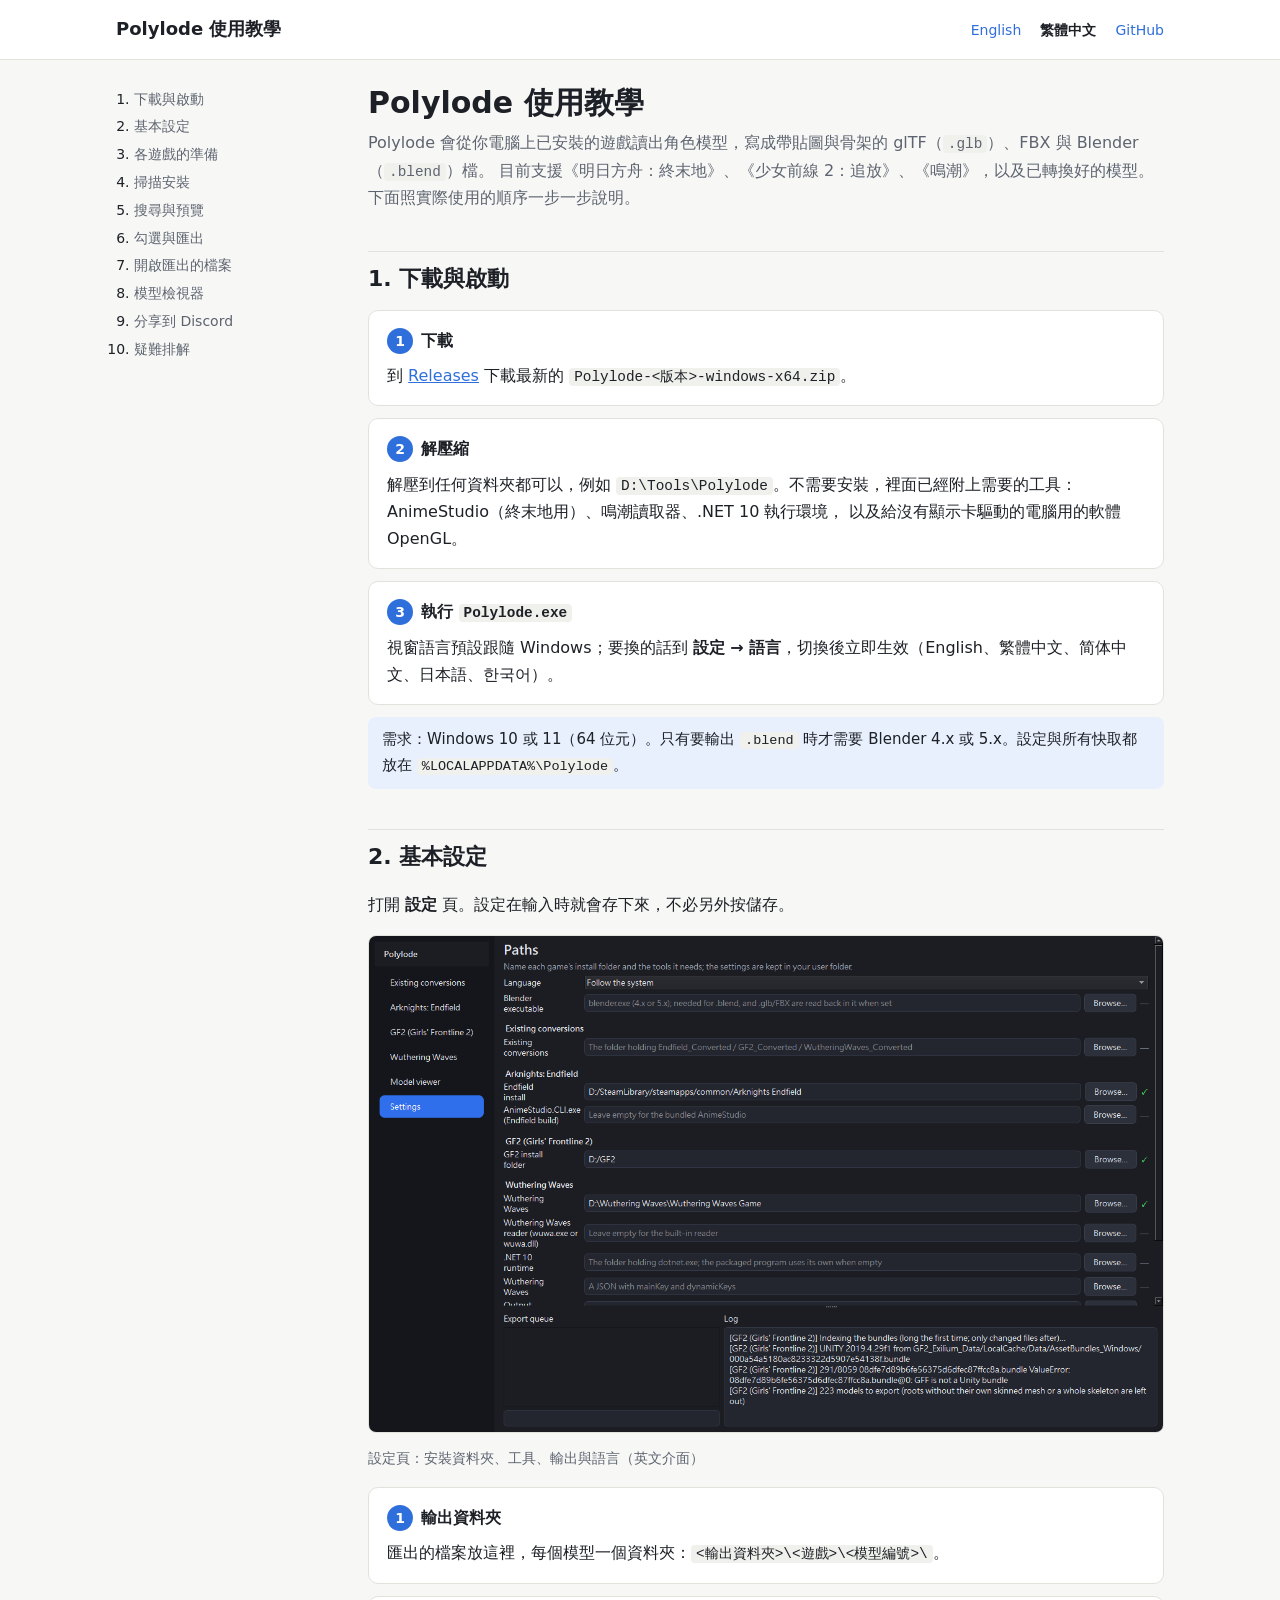
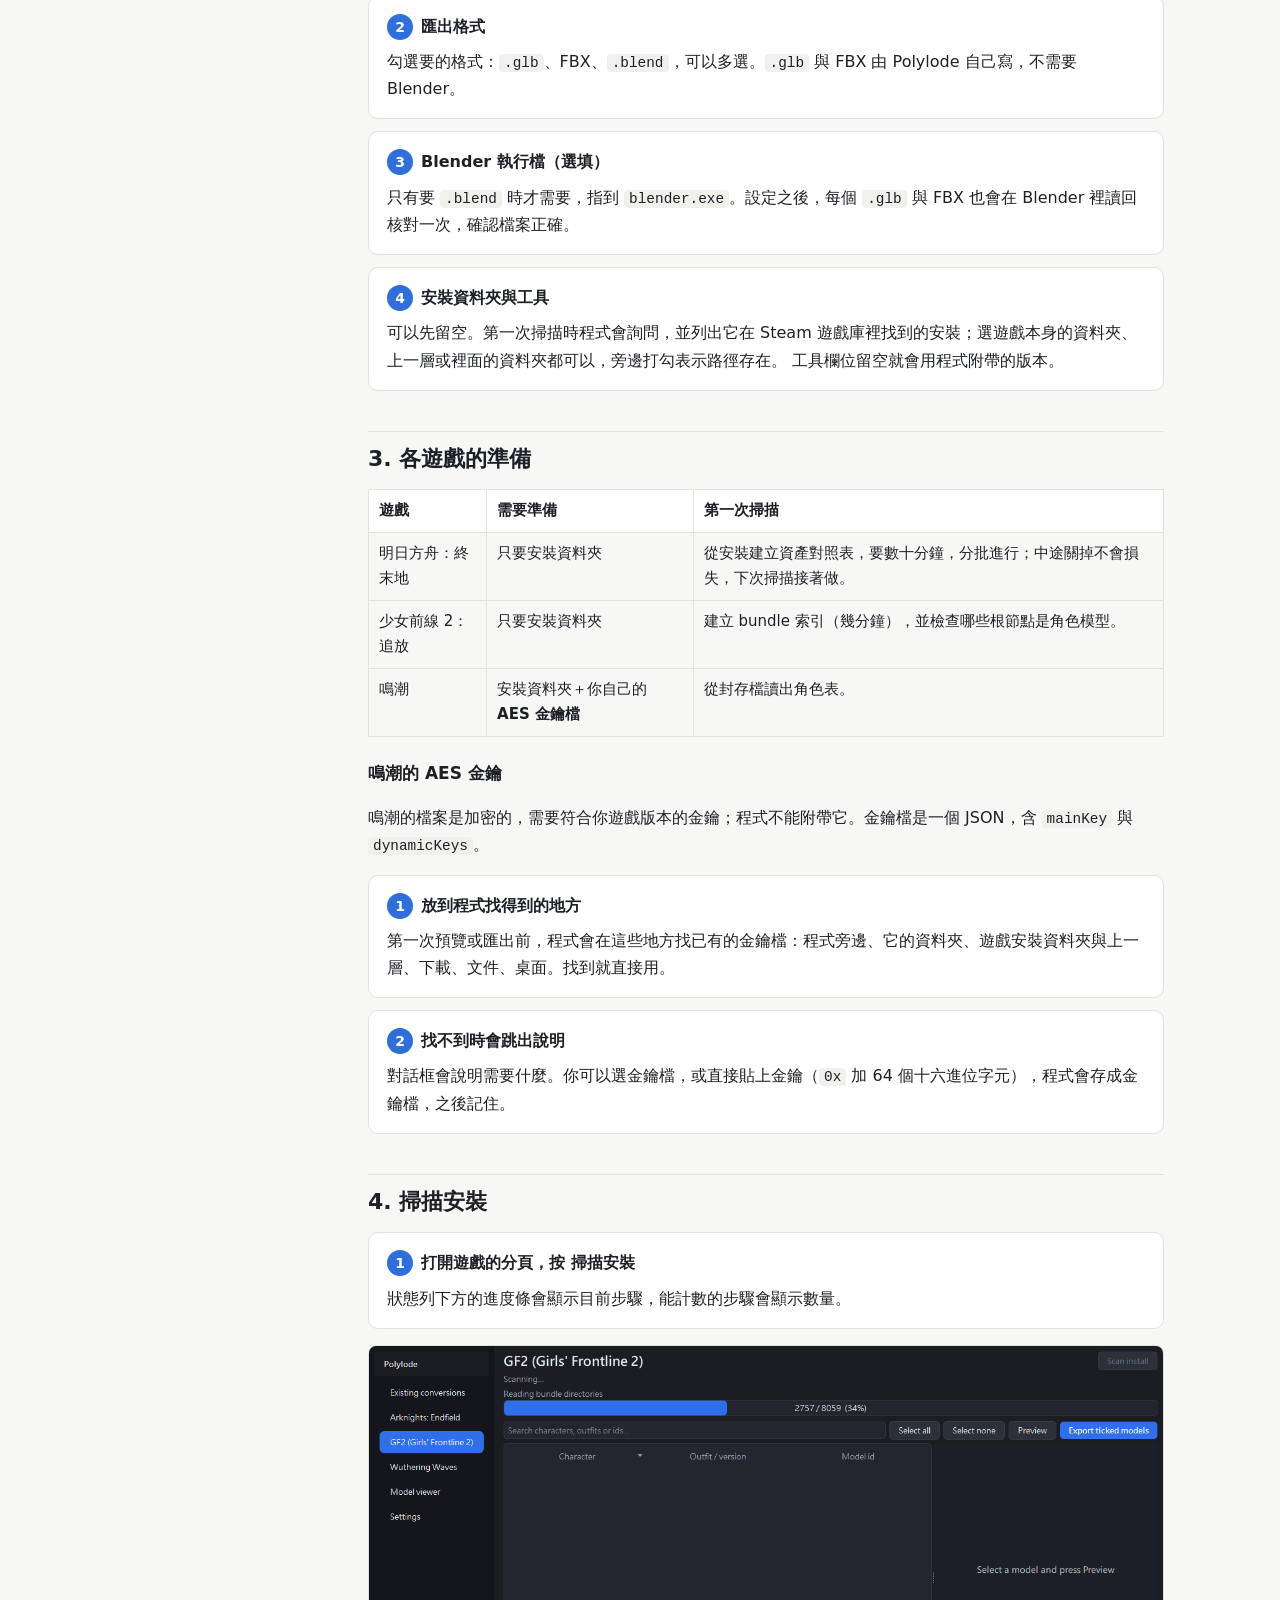
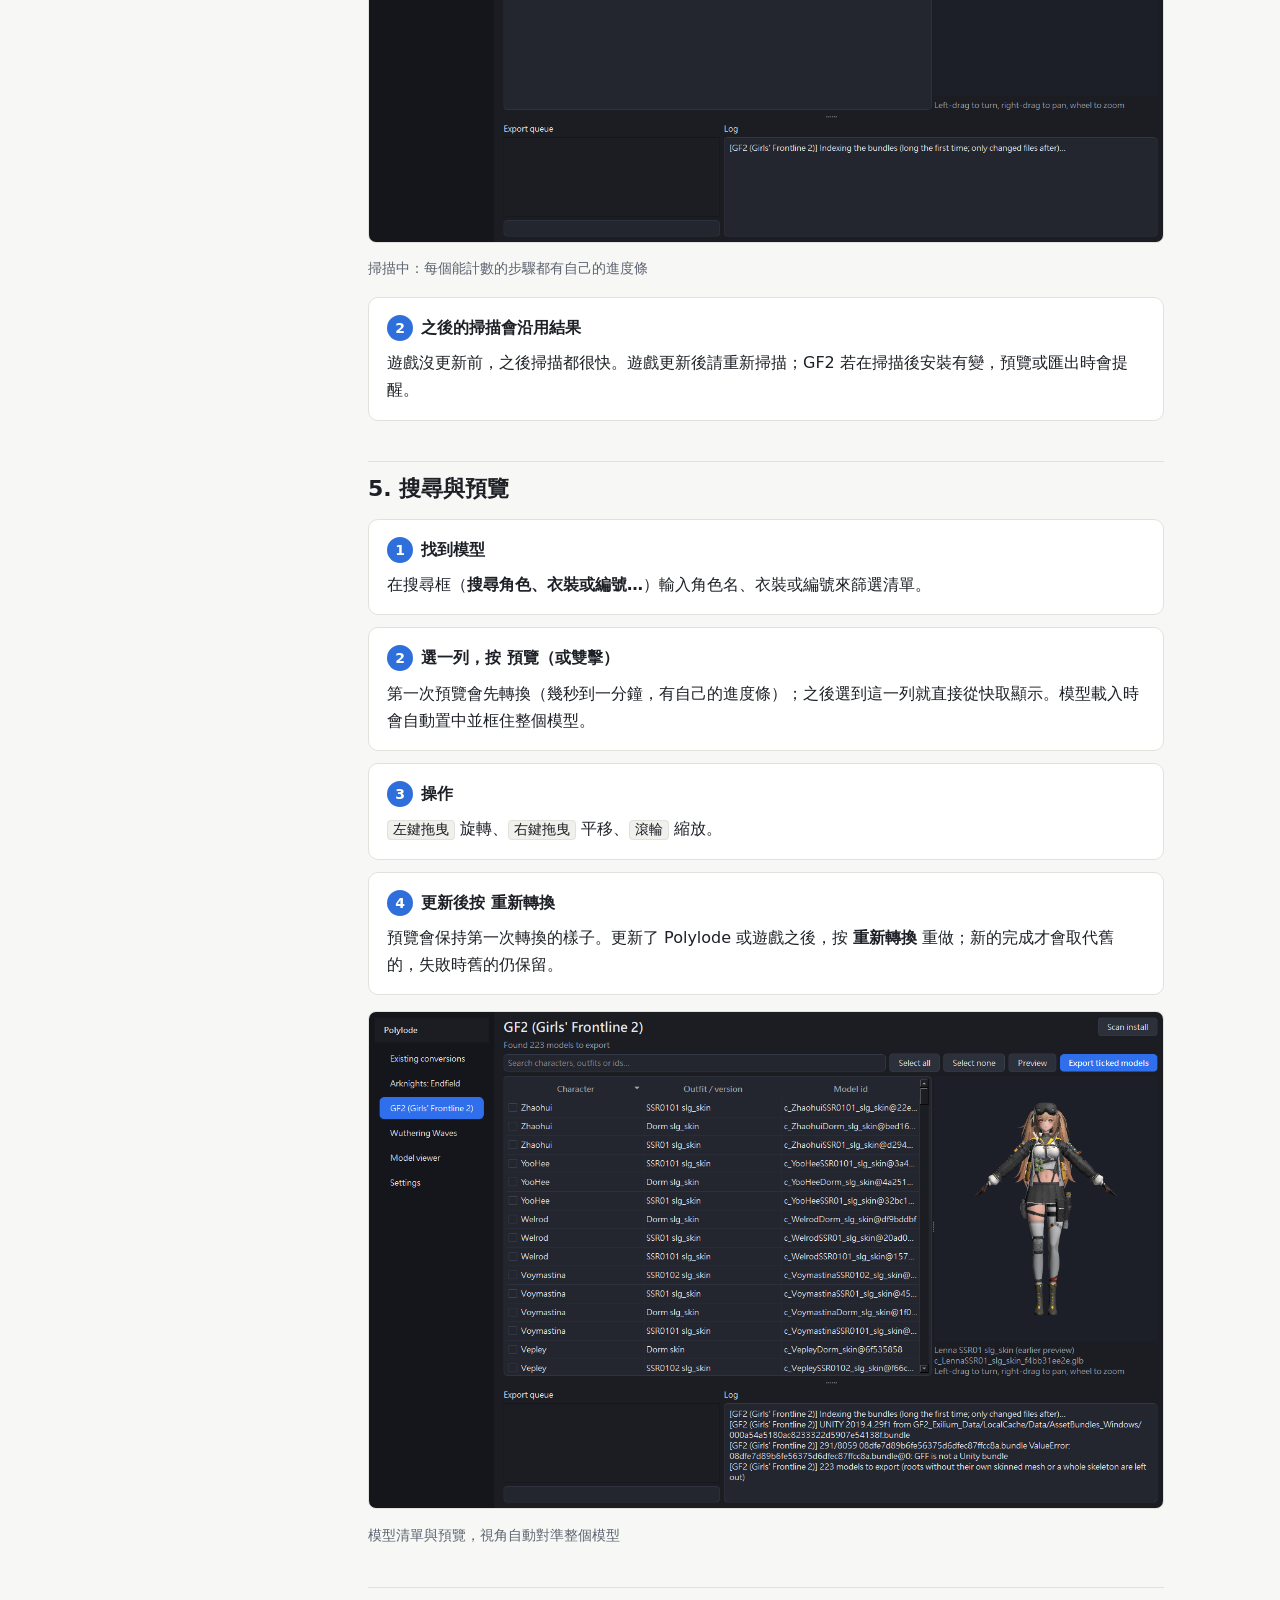
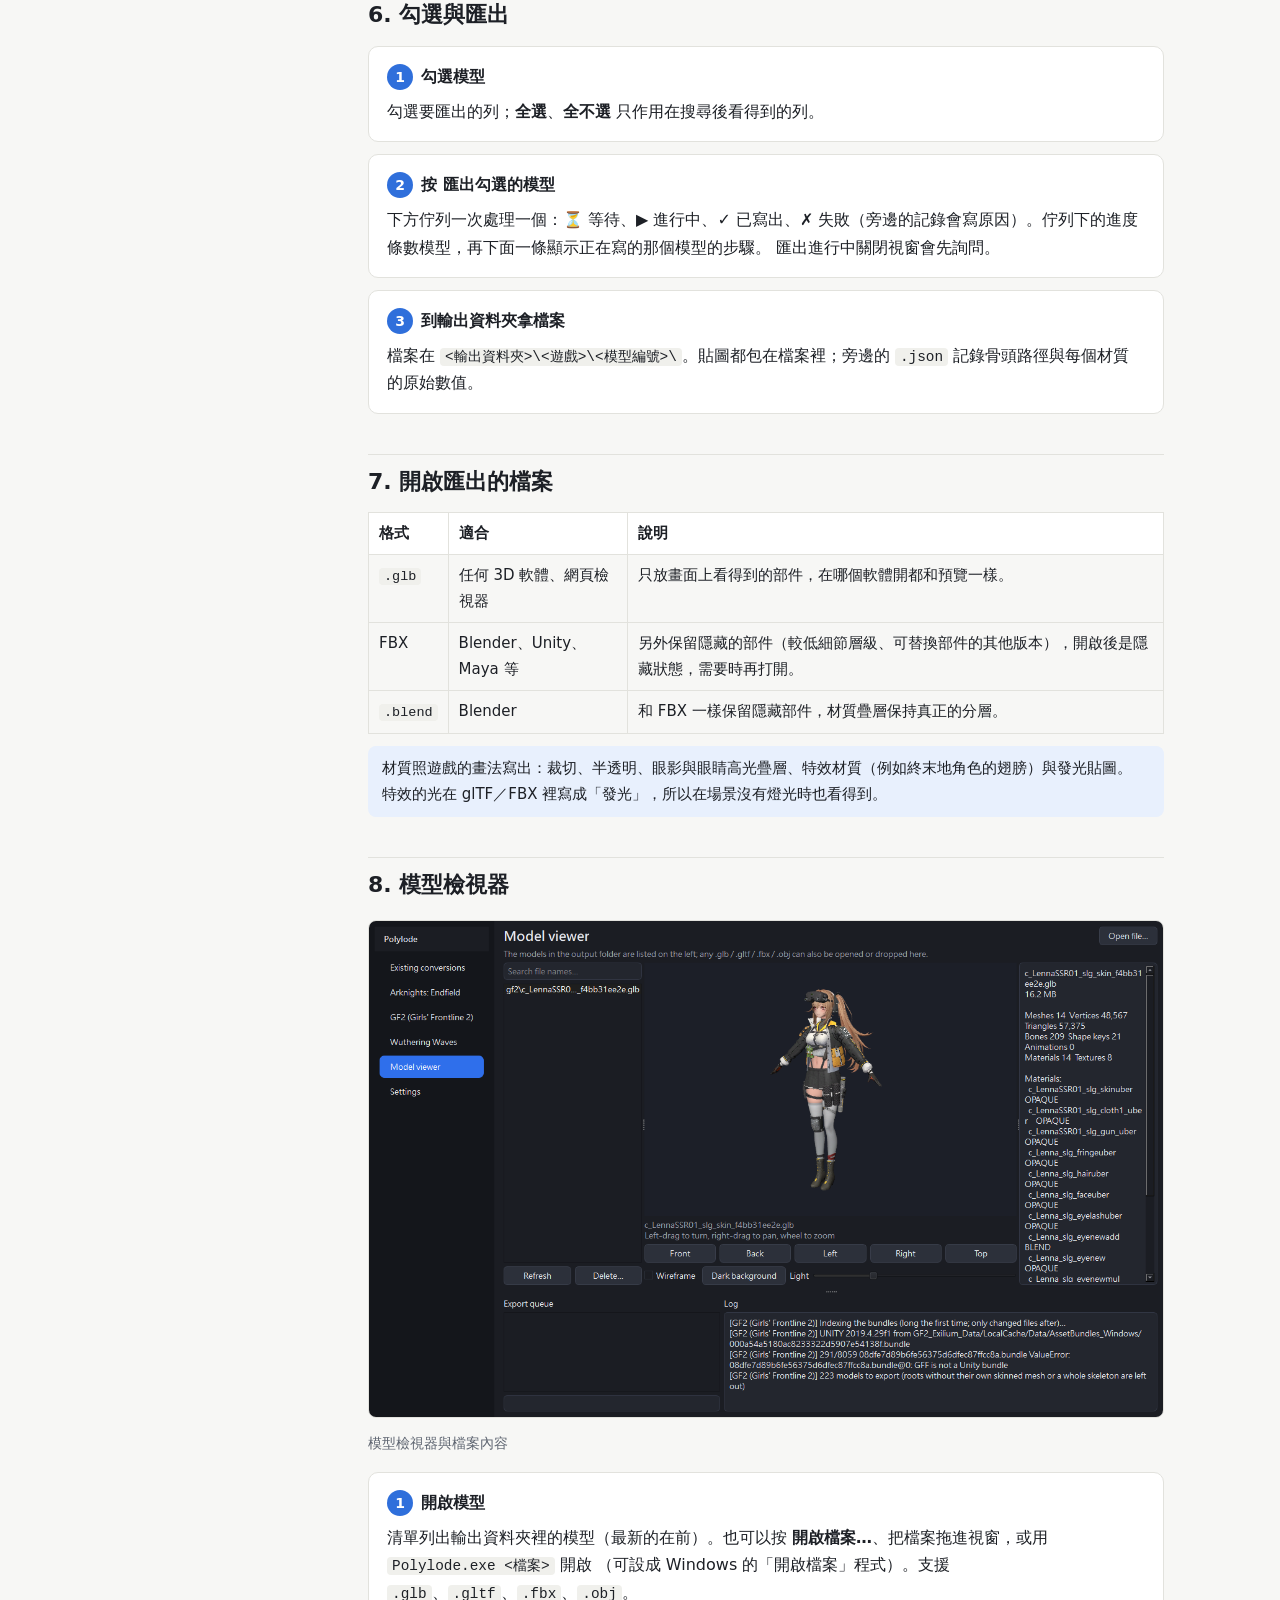
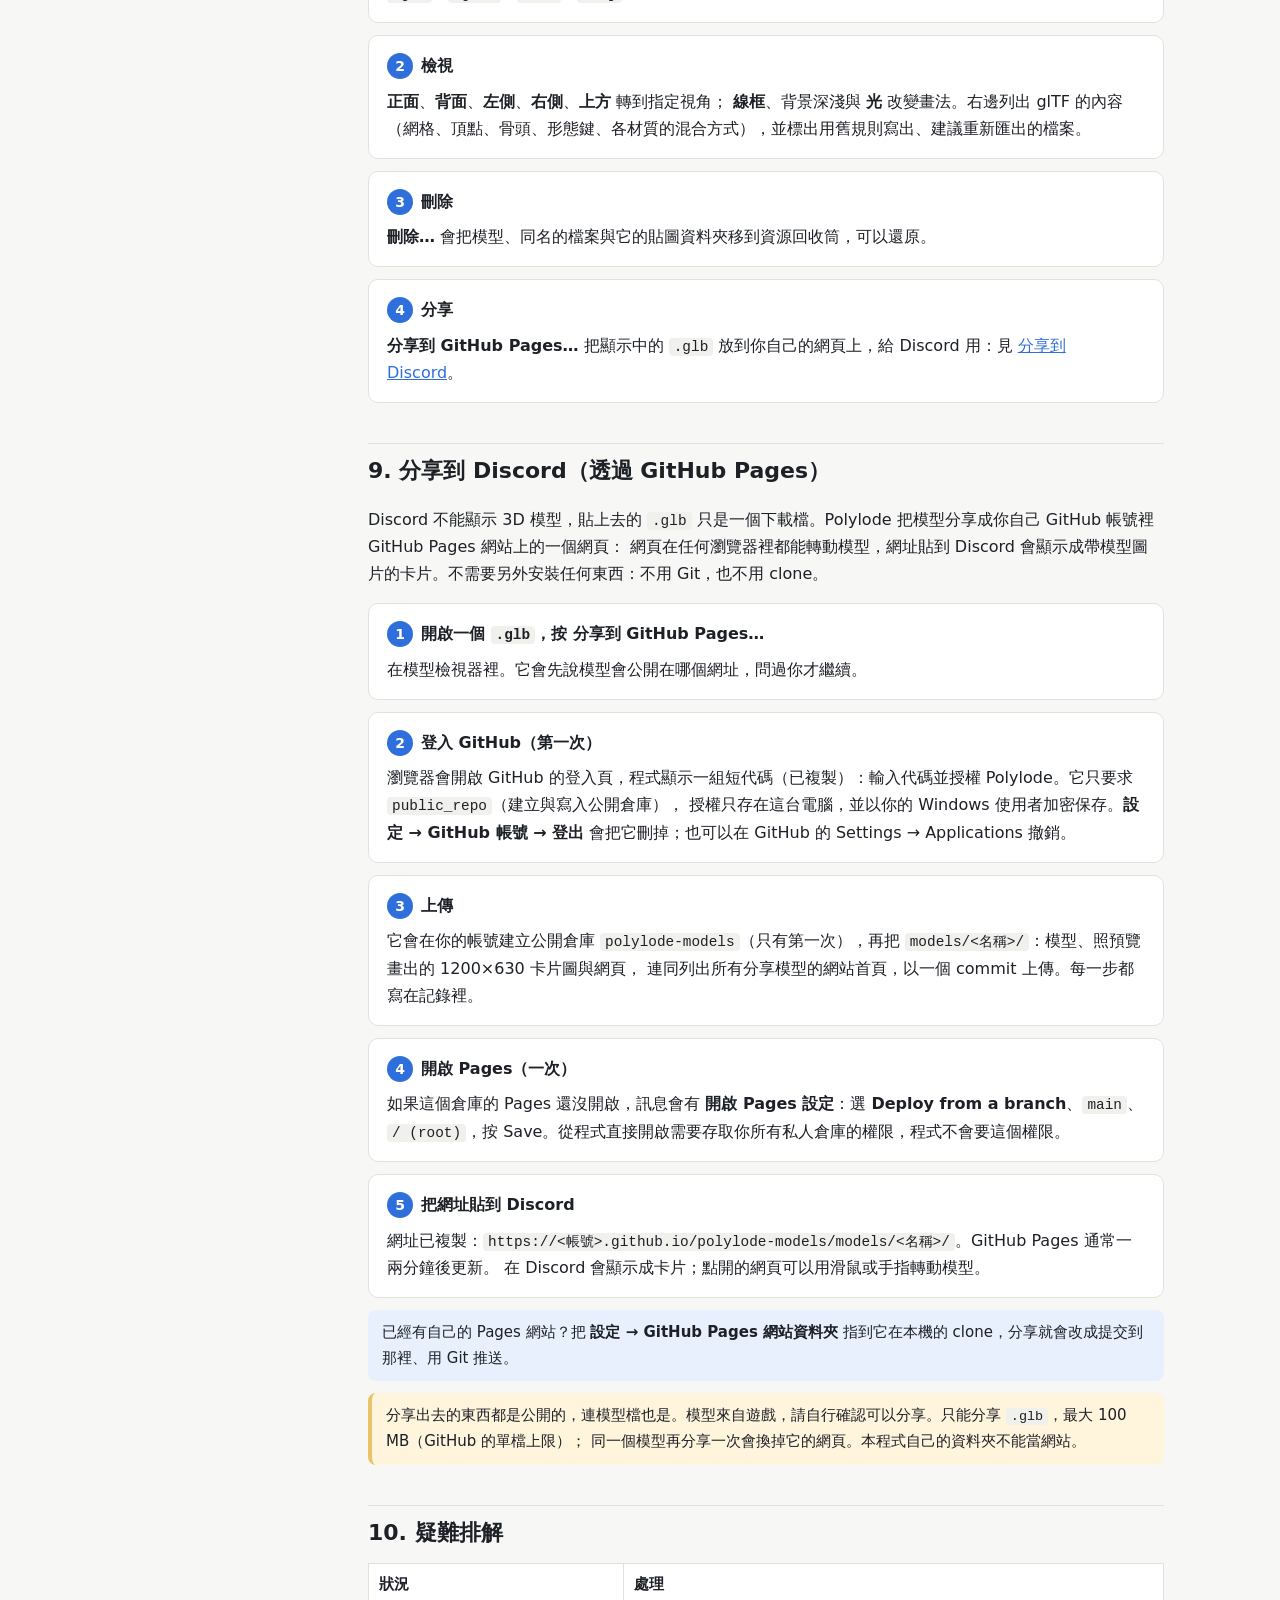
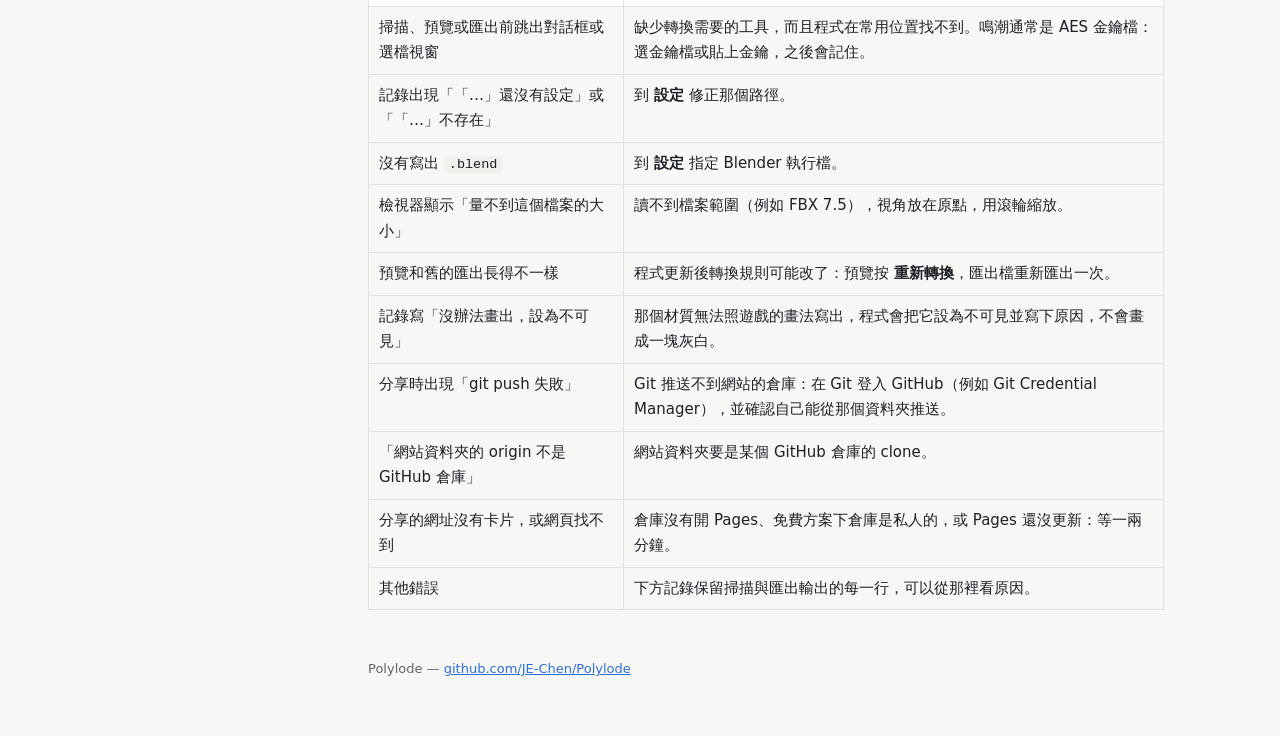
==== docs/zh-TW/index.html @ b1c2cb9d "Share through the user's own GitHub account: sign in, no Git, no clone Sharing needed a clone of a P" ====
<!doctype html>
<html lang="zh-Hant">
<head>
<meta charset="utf-8">
<meta name="viewport" content="width=device-width, initial-scale=1">
<title>Polylode 使用教學</title>
<meta name="description" content="一步一步教你用 Polylode 把已安裝遊戲的角色模型匯出成 glTF、FBX 與 Blender 檔。">
<link rel="stylesheet" href="../assets/guide.css">
</head>
<body>
<header class="top">
  <div class="inner">
    <a class="brand" href="./">Polylode 使用教學</a>
    <nav>
      <a href="../">English</a>
      <a class="current" href="./">繁體中文</a>
      <a href="https://github.com/JE-Chen/Polylode">GitHub</a>
    </nav>
  </div>
</header>

<div class="layout">
<aside class="toc">
  <ol>
    <li><a href="#download">下載與啟動</a></li>
    <li><a href="#settings">基本設定</a></li>
    <li><a href="#games">各遊戲的準備</a></li>
    <li><a href="#scan">掃描安裝</a></li>
    <li><a href="#preview">搜尋與預覽</a></li>
    <li><a href="#export">勾選與匯出</a></li>
    <li><a href="#open">開啟匯出的檔案</a></li>
    <li><a href="#viewer">模型檢視器</a></li>
    <li><a href="#share">分享到 Discord</a></li>
    <li><a href="#trouble">疑難排解</a></li>
  </ol>
</aside>

<main>
<h1>Polylode 使用教學</h1>
<p class="lead">Polylode 會從你電腦上已安裝的遊戲讀出角色模型，寫成帶貼圖與骨架的 glTF（<code>.glb</code>）、FBX 與 Blender（<code>.blend</code>）檔。
目前支援《明日方舟：終末地》、《少女前線 2：追放》、《鳴潮》，以及已轉換好的模型。下面照實際使用的順序一步一步說明。</p>

<h2 id="download">1. 下載與啟動</h2>
<div class="step"><span class="n">1</span><strong class="title">下載</strong>
  <p>到 <a href="https://github.com/JE-Chen/Polylode/releases">Releases</a> 下載最新的 <code>Polylode-&lt;版本&gt;-windows-x64.zip</code>。</p></div>
<div class="step"><span class="n">2</span><strong class="title">解壓縮</strong>
  <p>解壓到任何資料夾都可以，例如 <code>D:\Tools\Polylode</code>。不需要安裝，裡面已經附上需要的工具：AnimeStudio（終末地用）、鳴潮讀取器、.NET 10 執行環境，
  以及給沒有顯示卡驅動的電腦用的軟體 OpenGL。</p></div>
<div class="step"><span class="n">3</span><strong class="title">執行 <code>Polylode.exe</code></strong>
  <p>視窗語言預設跟隨 Windows；要換的話到 <span class="ui">設定 → 語言</span>，切換後立即生效（English、繁體中文、简体中文、日本語、한국어）。</p></div>
<div class="note">需求：Windows 10 或 11（64 位元）。只有要輸出 <code>.blend</code> 時才需要 Blender 4.x 或 5.x。設定與所有快取都放在 <code>%LOCALAPPDATA%\Polylode</code>。</div>

<h2 id="settings">2. 基本設定</h2>
<p>打開 <span class="ui">設定</span> 頁。設定在輸入時就會存下來，不必另外按儲存。</p>
<figure><img src="../images/settings.png" alt="設定頁"><figcaption>設定頁：安裝資料夾、工具、輸出與語言（英文介面）</figcaption></figure>
<div class="step"><span class="n">1</span><strong class="title">輸出資料夾</strong>
  <p>匯出的檔案放這裡，每個模型一個資料夾：<code>&lt;輸出資料夾&gt;\&lt;遊戲&gt;\&lt;模型編號&gt;\</code>。</p></div>
<div class="step"><span class="n">2</span><strong class="title">匯出格式</strong>
  <p>勾選要的格式：<code>.glb</code>、FBX、<code>.blend</code>，可以多選。<code>.glb</code> 與 FBX 由 Polylode 自己寫，不需要 Blender。</p></div>
<div class="step"><span class="n">3</span><strong class="title">Blender 執行檔（選填）</strong>
  <p>只有要 <code>.blend</code> 時才需要，指到 <code>blender.exe</code>。設定之後，每個 <code>.glb</code> 與 FBX 也會在 Blender 裡讀回核對一次，確認檔案正確。</p></div>
<div class="step"><span class="n">4</span><strong class="title">安裝資料夾與工具</strong>
  <p>可以先留空。第一次掃描時程式會詢問，並列出它在 Steam 遊戲庫裡找到的安裝；選遊戲本身的資料夾、上一層或裡面的資料夾都可以，旁邊打勾表示路徑存在。
  工具欄位留空就會用程式附帶的版本。</p></div>

<h2 id="games">3. 各遊戲的準備</h2>
<table>
  <tr><th>遊戲</th><th>需要準備</th><th>第一次掃描</th></tr>
  <tr><td>明日方舟：終末地</td><td>只要安裝資料夾</td><td>從安裝建立資產對照表，要數十分鐘，分批進行；中途關掉不會損失，下次掃描接著做。</td></tr>
  <tr><td>少女前線 2：追放</td><td>只要安裝資料夾</td><td>建立 bundle 索引（幾分鐘），並檢查哪些根節點是角色模型。</td></tr>
  <tr><td>鳴潮</td><td>安裝資料夾＋你自己的 <b>AES 金鑰檔</b></td><td>從封存檔讀出角色表。</td></tr>
</table>
<h3>鳴潮的 AES 金鑰</h3>
<p>鳴潮的檔案是加密的，需要符合你遊戲版本的金鑰；程式不能附帶它。金鑰檔是一個 JSON，含 <code>mainKey</code> 與 <code>dynamicKeys</code>。</p>
<div class="step"><span class="n">1</span><strong class="title">放到程式找得到的地方</strong>
  <p>第一次預覽或匯出前，程式會在這些地方找已有的金鑰檔：程式旁邊、它的資料夾、遊戲安裝資料夾與上一層、下載、文件、桌面。找到就直接用。</p></div>
<div class="step"><span class="n">2</span><strong class="title">找不到時會跳出說明</strong>
  <p>對話框會說明需要什麼。你可以選金鑰檔，或直接貼上金鑰（<code>0x</code> 加 64 個十六進位字元），程式會存成金鑰檔，之後記住。</p></div>

<h2 id="scan">4. 掃描安裝</h2>
<div class="step"><span class="n">1</span><strong class="title">打開遊戲的分頁，按 <span class="ui">掃描安裝</span></strong>
  <p>狀態列下方的進度條會顯示目前步驟，能計數的步驟會顯示數量。</p></div>
<figure><img src="../images/scan.png" alt="掃描安裝"><figcaption>掃描中：每個能計數的步驟都有自己的進度條</figcaption></figure>
<div class="step"><span class="n">2</span><strong class="title">之後的掃描會沿用結果</strong>
  <p>遊戲沒更新前，之後掃描都很快。遊戲更新後請重新掃描；GF2 若在掃描後安裝有變，預覽或匯出時會提醒。</p></div>

<h2 id="preview">5. 搜尋與預覽</h2>
<div class="step"><span class="n">1</span><strong class="title">找到模型</strong>
  <p>在搜尋框（<span class="ui">搜尋角色、衣裝或編號…</span>）輸入角色名、衣裝或編號來篩選清單。</p></div>
<div class="step"><span class="n">2</span><strong class="title">選一列，按 <span class="ui">預覽</span>（或雙擊）</strong>
  <p>第一次預覽會先轉換（幾秒到一分鐘，有自己的進度條）；之後選到這一列就直接從快取顯示。模型載入時會自動置中並框住整個模型。</p></div>
<div class="step"><span class="n">3</span><strong class="title">操作</strong>
  <p><kbd>左鍵拖曳</kbd> 旋轉、<kbd>右鍵拖曳</kbd> 平移、<kbd>滾輪</kbd> 縮放。</p></div>
<div class="step"><span class="n">4</span><strong class="title">更新後按 <span class="ui">重新轉換</span></strong>
  <p>預覽會保持第一次轉換的樣子。更新了 Polylode 或遊戲之後，按 <span class="ui">重新轉換</span> 重做；新的完成才會取代舊的，失敗時舊的仍保留。</p></div>
<figure><img src="../images/preview.png" alt="模型清單與預覽"><figcaption>模型清單與預覽，視角自動對準整個模型</figcaption></figure>

<h2 id="export">6. 勾選與匯出</h2>
<div class="step"><span class="n">1</span><strong class="title">勾選模型</strong>
  <p>勾選要匯出的列；<span class="ui">全選</span>、<span class="ui">全不選</span> 只作用在搜尋後看得到的列。</p></div>
<div class="step"><span class="n">2</span><strong class="title">按 <span class="ui">匯出勾選的模型</span></strong>
  <p>下方佇列一次處理一個：⏳ 等待、▶ 進行中、✓ 已寫出、✗ 失敗（旁邊的記錄會寫原因）。佇列下的進度條數模型，再下面一條顯示正在寫的那個模型的步驟。
  匯出進行中關閉視窗會先詢問。</p></div>
<div class="step"><span class="n">3</span><strong class="title">到輸出資料夾拿檔案</strong>
  <p>檔案在 <code>&lt;輸出資料夾&gt;\&lt;遊戲&gt;\&lt;模型編號&gt;\</code>。貼圖都包在檔案裡；旁邊的 <code>.json</code> 記錄骨頭路徑與每個材質的原始數值。</p></div>

<h2 id="open">7. 開啟匯出的檔案</h2>
<table>
  <tr><th>格式</th><th>適合</th><th>說明</th></tr>
  <tr><td><code>.glb</code></td><td>任何 3D 軟體、網頁檢視器</td><td>只放畫面上看得到的部件，在哪個軟體開都和預覽一樣。</td></tr>
  <tr><td>FBX</td><td>Blender、Unity、Maya 等</td><td>另外保留隱藏的部件（較低細節層級、可替換部件的其他版本），開啟後是隱藏狀態，需要時再打開。</td></tr>
  <tr><td><code>.blend</code></td><td>Blender</td><td>和 FBX 一樣保留隱藏部件，材質疊層保持真正的分層。</td></tr>
</table>
<div class="note">材質照遊戲的畫法寫出：裁切、半透明、眼影與眼睛高光疊層、特效材質（例如終末地角色的翅膀）與發光貼圖。
特效的光在 glTF／FBX 裡寫成「發光」，所以在場景沒有燈光時也看得到。</div>

<h2 id="viewer">8. 模型檢視器</h2>
<figure><img src="../images/viewer.png" alt="模型檢視器"><figcaption>模型檢視器與檔案內容</figcaption></figure>
<div class="step"><span class="n">1</span><strong class="title">開啟模型</strong>
  <p>清單列出輸出資料夾裡的模型（最新的在前）。也可以按 <span class="ui">開啟檔案…</span>、把檔案拖進視窗，或用 <code>Polylode.exe &lt;檔案&gt;</code> 開啟
  （可設成 Windows 的「開啟檔案」程式）。支援 <code>.glb</code>、<code>.gltf</code>、<code>.fbx</code>、<code>.obj</code>。</p></div>
<div class="step"><span class="n">2</span><strong class="title">檢視</strong>
  <p><span class="ui">正面</span>、<span class="ui">背面</span>、<span class="ui">左側</span>、<span class="ui">右側</span>、<span class="ui">上方</span> 轉到指定視角；
  <span class="ui">線框</span>、背景深淺與 <span class="ui">光</span> 改變畫法。右邊列出 glTF 的內容（網格、頂點、骨頭、形態鍵、各材質的混合方式），並標出用舊規則寫出、建議重新匯出的檔案。</p></div>
<div class="step"><span class="n">3</span><strong class="title">刪除</strong>
  <p><span class="ui">刪除…</span> 會把模型、同名的檔案與它的貼圖資料夾移到資源回收筒，可以還原。</p></div>
<div class="step"><span class="n">4</span><strong class="title">分享</strong>
  <p><span class="ui">分享到 GitHub Pages…</span> 把顯示中的 <code>.glb</code> 放到你自己的網頁上，給 Discord 用：見
  <a href="#share">分享到 Discord</a>。</p></div>

<h2 id="share">9. 分享到 Discord（透過 GitHub Pages）</h2>
<p>Discord 不能顯示 3D 模型，貼上去的 <code>.glb</code> 只是一個下載檔。Polylode 把模型分享成你自己 GitHub 帳號裡 GitHub Pages 網站上的一個網頁：
網頁在任何瀏覽器裡都能轉動模型，網址貼到 Discord 會顯示成帶模型圖片的卡片。不需要另外安裝任何東西：不用 Git，也不用 clone。</p>
<div class="step"><span class="n">1</span><strong class="title">開啟一個 <code>.glb</code>，按 <span class="ui">分享到 GitHub Pages…</span></strong>
  <p>在模型檢視器裡。它會先說模型會公開在哪個網址，問過你才繼續。</p></div>
<div class="step"><span class="n">2</span><strong class="title">登入 GitHub（第一次）</strong>
  <p>瀏覽器會開啟 GitHub 的登入頁，程式顯示一組短代碼（已複製）：輸入代碼並授權 Polylode。它只要求 <code>public_repo</code>（建立與寫入公開倉庫），
  授權只存在這台電腦，並以你的 Windows 使用者加密保存。<span class="ui">設定 → GitHub 帳號 → 登出</span> 會把它刪掉；也可以在 GitHub 的 Settings → Applications 撤銷。</p></div>
<div class="step"><span class="n">3</span><strong class="title">上傳</strong>
  <p>它會在你的帳號建立公開倉庫 <code>polylode-models</code>（只有第一次），再把 <code>models/&lt;名稱&gt;/</code>：模型、照預覽畫出的 1200×630 卡片圖與網頁，
  連同列出所有分享模型的網站首頁，以一個 commit 上傳。每一步都寫在記錄裡。</p></div>
<div class="step"><span class="n">4</span><strong class="title">開啟 Pages（一次）</strong>
  <p>如果這個倉庫的 Pages 還沒開啟，訊息會有 <span class="ui">開啟 Pages 設定</span>：選 <span class="ui">Deploy from a branch</span>、<code>main</code>、
  <code>/ (root)</code>，按 Save。從程式直接開啟需要存取你所有私人倉庫的權限，程式不會要這個權限。</p></div>
<div class="step"><span class="n">5</span><strong class="title">把網址貼到 Discord</strong>
  <p>網址已複製：<code>https://&lt;帳號&gt;.github.io/polylode-models/models/&lt;名稱&gt;/</code>。GitHub Pages 通常一兩分鐘後更新。
  在 Discord 會顯示成卡片；點開的網頁可以用滑鼠或手指轉動模型。</p></div>
<div class="note">已經有自己的 Pages 網站？把 <span class="ui">設定 → GitHub Pages 網站資料夾</span> 指到它在本機的 clone，分享就會改成提交到那裡、用 Git 推送。</div>
<div class="warn">分享出去的東西都是公開的，連模型檔也是。模型來自遊戲，請自行確認可以分享。只能分享 <code>.glb</code>，最大 100 MB（GitHub 的單檔上限）；
同一個模型再分享一次會換掉它的網頁。本程式自己的資料夾不能當網站。</div>

<h2 id="trouble">10. 疑難排解</h2>
<table>
  <tr><th>狀況</th><th>處理</th></tr>
  <tr><td>掃描、預覽或匯出前跳出對話框或選檔視窗</td><td>缺少轉換需要的工具，而且程式在常用位置找不到。鳴潮通常是 AES 金鑰檔：選金鑰檔或貼上金鑰，之後會記住。</td></tr>
  <tr><td>記錄出現「「…」還沒有設定」或「「…」不存在」</td><td>到 <span class="ui">設定</span> 修正那個路徑。</td></tr>
  <tr><td>沒有寫出 <code>.blend</code></td><td>到 <span class="ui">設定</span> 指定 Blender 執行檔。</td></tr>
  <tr><td>檢視器顯示「量不到這個檔案的大小」</td><td>讀不到檔案範圍（例如 FBX 7.5），視角放在原點，用滾輪縮放。</td></tr>
  <tr><td>預覽和舊的匯出長得不一樣</td><td>程式更新後轉換規則可能改了：預覽按 <span class="ui">重新轉換</span>，匯出檔重新匯出一次。</td></tr>
  <tr><td>記錄寫「沒辦法畫出，設為不可見」</td><td>那個材質無法照遊戲的畫法寫出，程式會把它設為不可見並寫下原因，不會畫成一塊灰白。</td></tr>
  <tr><td>分享時出現「git push 失敗」</td><td>Git 推送不到網站的倉庫：在 Git 登入 GitHub（例如 Git Credential Manager），並確認自己能從那個資料夾推送。</td></tr>
  <tr><td>「網站資料夾的 origin 不是 GitHub 倉庫」</td><td>網站資料夾要是某個 GitHub 倉庫的 clone。</td></tr>
  <tr><td>分享的網址沒有卡片，或網頁找不到</td><td>倉庫沒有開 Pages、免費方案下倉庫是私人的，或 Pages 還沒更新：等一兩分鐘。</td></tr>
  <tr><td>其他錯誤</td><td>下方記錄保留掃描與匯出輸出的每一行，可以從那裡看原因。</td></tr>
</table>

<footer>Polylode — <a href="https://github.com/JE-Chen/Polylode">github.com/JE-Chen/Polylode</a></footer>
</main>
</div>
</body>
</html>
---- docs/assets/guide.css ----
:root {
  --bg: #f7f7f5;
  --panel: #ffffff;
  --text: #1d2026;
  --muted: #5d6470;
  --line: #e2e2dd;
  --accent: #2f6fdb;
  --accent-soft: #e8f0fd;
  --warn-soft: #fff4dc;
  --warn-line: #e7c46a;
  --code: #f0f0ec;
}

@media (prefers-color-scheme: dark) {
  :root {
    --bg: #15171c;
    --panel: #1d2027;
    --text: #e6e8ec;
    --muted: #9aa2ae;
    --line: #2f333c;
    --accent: #6c9ef8;
    --accent-soft: #1f2a40;
    --warn-soft: #2e2715;
    --warn-line: #8a6d24;
    --code: #262a32;
  }
}

* { box-sizing: border-box; }

body {
  margin: 0;
  background: var(--bg);
  color: var(--text);
  font: 16px/1.7 system-ui, -apple-system, "Segoe UI", "Noto Sans TC", "Microsoft JhengHei", sans-serif;
}

a { color: var(--accent); }

header.top {
  border-bottom: 1px solid var(--line);
  background: var(--panel);
}

header.top .inner {
  max-width: 1080px;
  margin: 0 auto;
  padding: 14px 16px;
  display: flex;
  align-items: center;
  justify-content: space-between;
  gap: 12px;
  flex-wrap: wrap;
}

header.top .brand { font-weight: 700; font-size: 18px; text-decoration: none; color: var(--text); }
header.top nav a { margin-left: 14px; text-decoration: none; font-size: 14px; }
header.top nav a.current { color: var(--text); font-weight: 600; }

.layout {
  max-width: 1080px;
  margin: 0 auto;
  padding: 24px 16px 64px;
  display: grid;
  grid-template-columns: 220px minmax(0, 1fr);
  gap: 32px;
}

aside.toc { position: sticky; top: 16px; align-self: start; font-size: 14px; }
aside.toc ol { padding-left: 18px; margin: 0; }
aside.toc li { margin: 4px 0; }
aside.toc a { text-decoration: none; color: var(--muted); }
aside.toc a:hover { color: var(--accent); }

main h1 { font-size: 30px; line-height: 1.25; margin: 0 0 8px; }
main .lead { color: var(--muted); margin: 0 0 24px; }
main h2 {
  font-size: 22px;
  margin: 40px 0 12px;
  padding-top: 8px;
  border-top: 1px solid var(--line);
  scroll-margin-top: 16px;
}
main h3 { font-size: 17px; margin: 22px 0 8px; }

.step {
  background: var(--panel);
  border: 1px solid var(--line);
  border-radius: 10px;
  padding: 16px 18px;
  margin: 12px 0;
}

.step .n {
  display: inline-block;
  min-width: 26px;
  height: 26px;
  line-height: 26px;
  text-align: center;
  border-radius: 13px;
  background: var(--accent);
  color: #fff;
  font-size: 14px;
  font-weight: 700;
  margin-right: 8px;
}

.step strong.title { font-size: 16px; }
.step p { margin: 8px 0 0; }

.note, .warn {
  border-radius: 8px;
  padding: 10px 14px;
  margin: 12px 0;
  font-size: 15px;
}
.note { background: var(--accent-soft); }
.warn { background: var(--warn-soft); border-left: 4px solid var(--warn-line); }

figure { margin: 16px 0; }
figure img {
  width: 100%;
  height: auto;
  border: 1px solid var(--line);
  border-radius: 8px;
  background: #1e2129;
}
figcaption { color: var(--muted); font-size: 14px; margin-top: 6px; }

kbd, code {
  font-family: ui-monospace, "Cascadia Mono", Consolas, monospace;
  font-size: 0.9em;
  background: var(--code);
  border-radius: 4px;
  padding: 1px 5px;
}
kbd { border: 1px solid var(--line); }

table { border-collapse: collapse; width: 100%; font-size: 15px; margin: 12px 0; }
th, td { border: 1px solid var(--line); padding: 8px 10px; text-align: left; vertical-align: top; }
th { background: var(--panel); }

.ui { font-weight: 600; }

footer { color: var(--muted); font-size: 13px; margin-top: 48px; }

@media (max-width: 760px) {
  .layout { grid-template-columns: minmax(0, 1fr); }
  aside.toc { position: static; }
  header.top nav a { margin: 0 12px 0 0; }
}
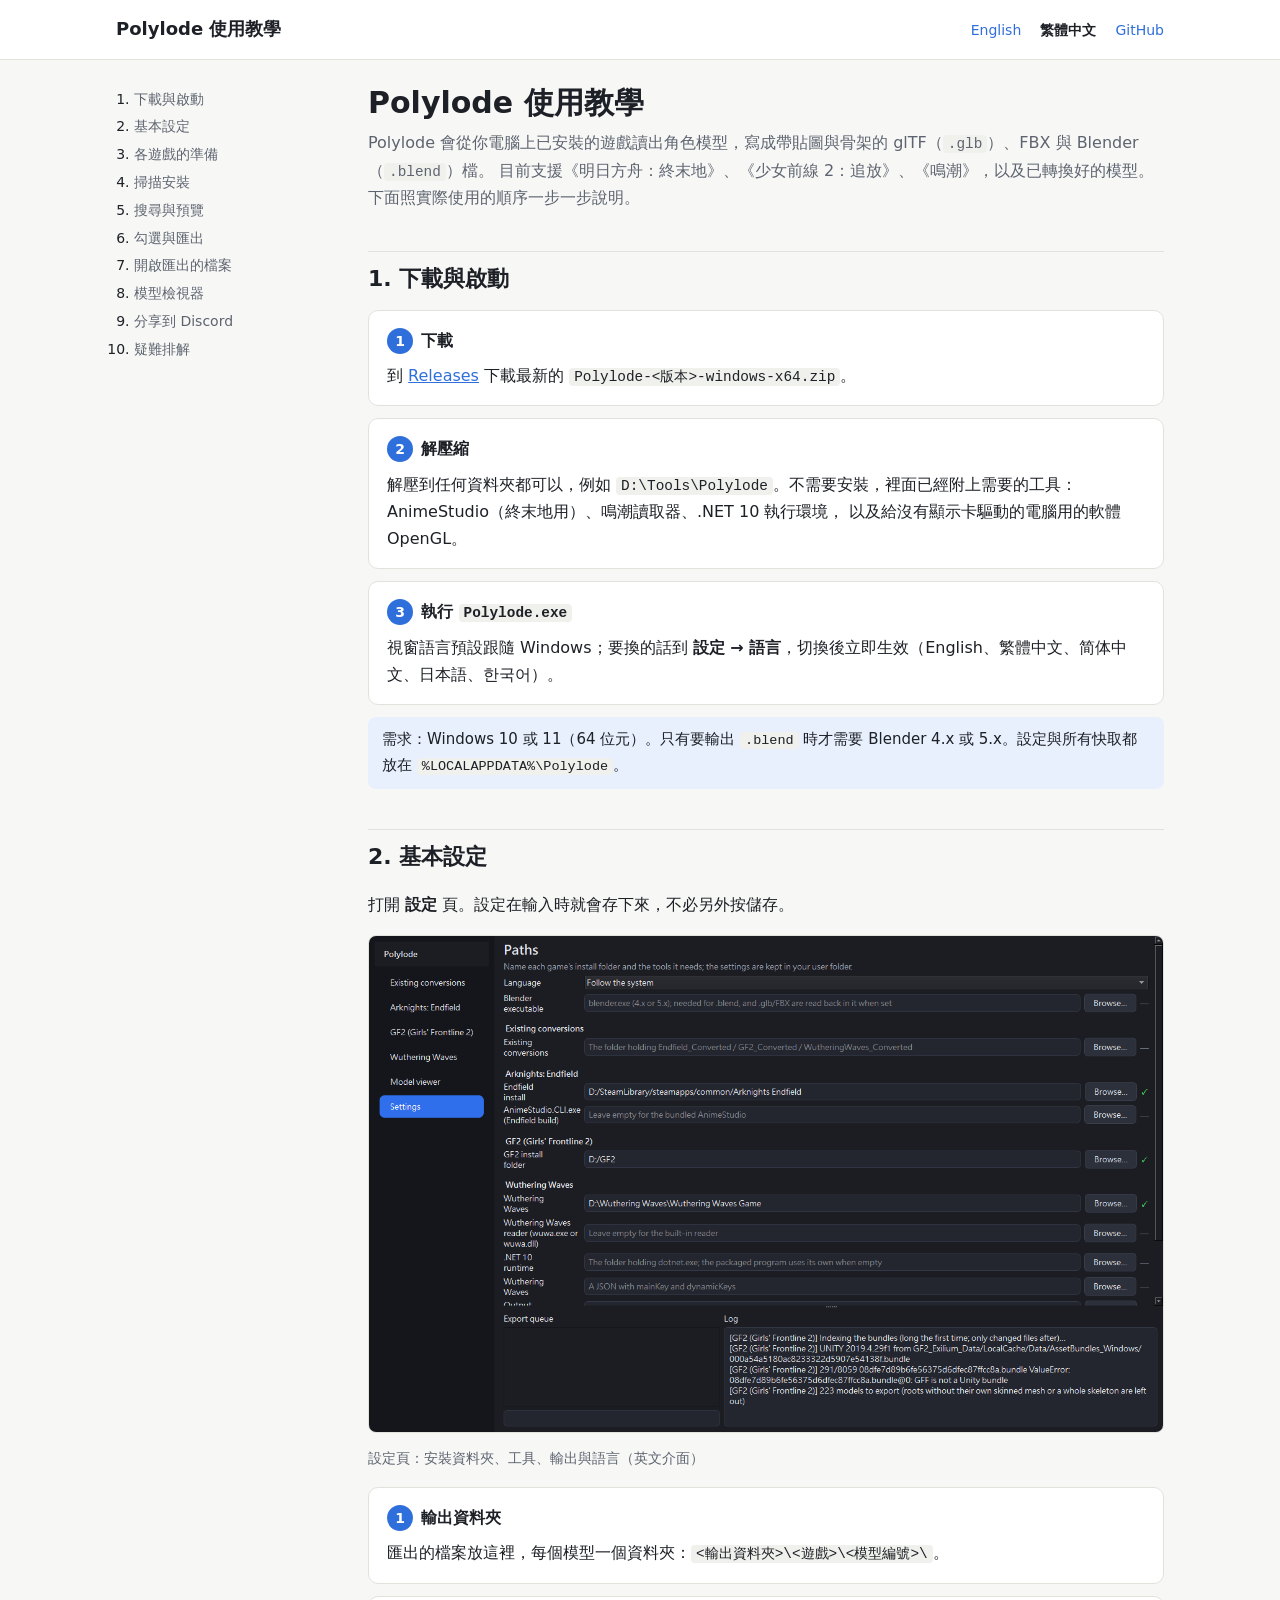
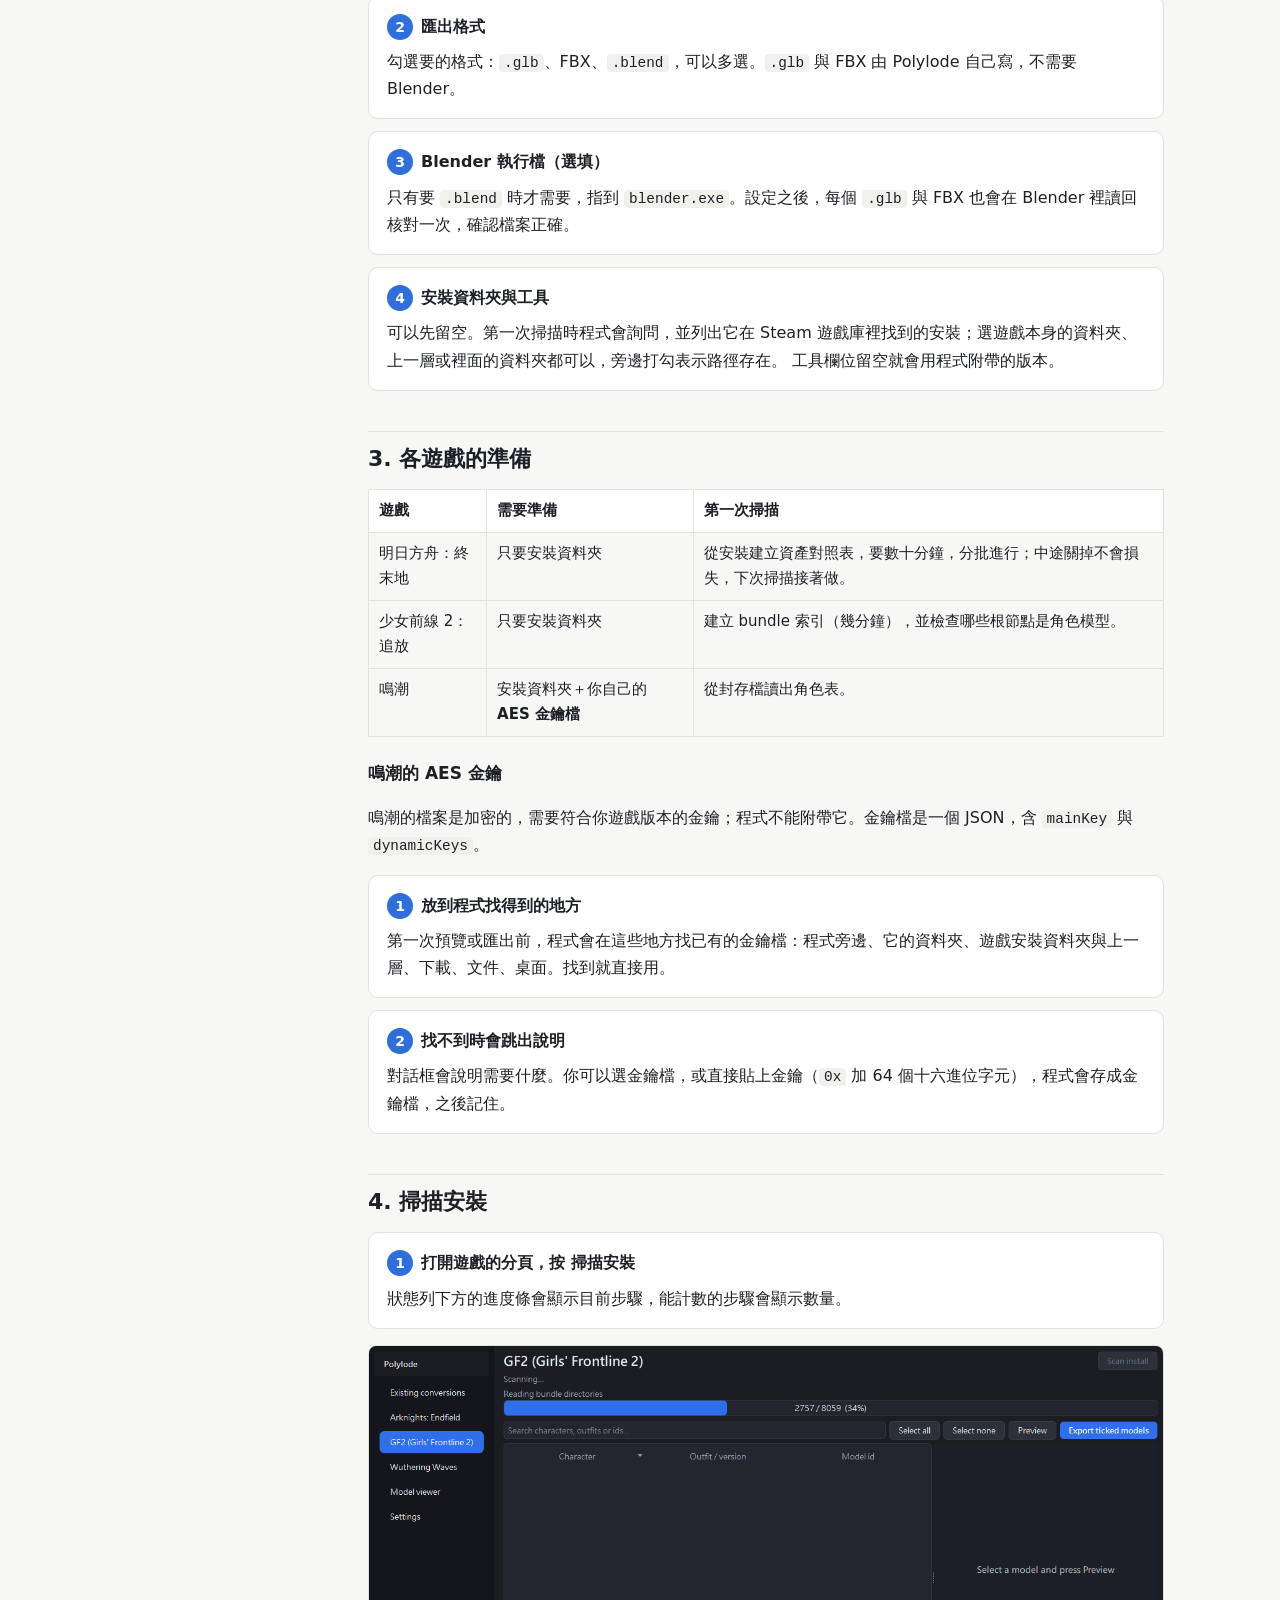
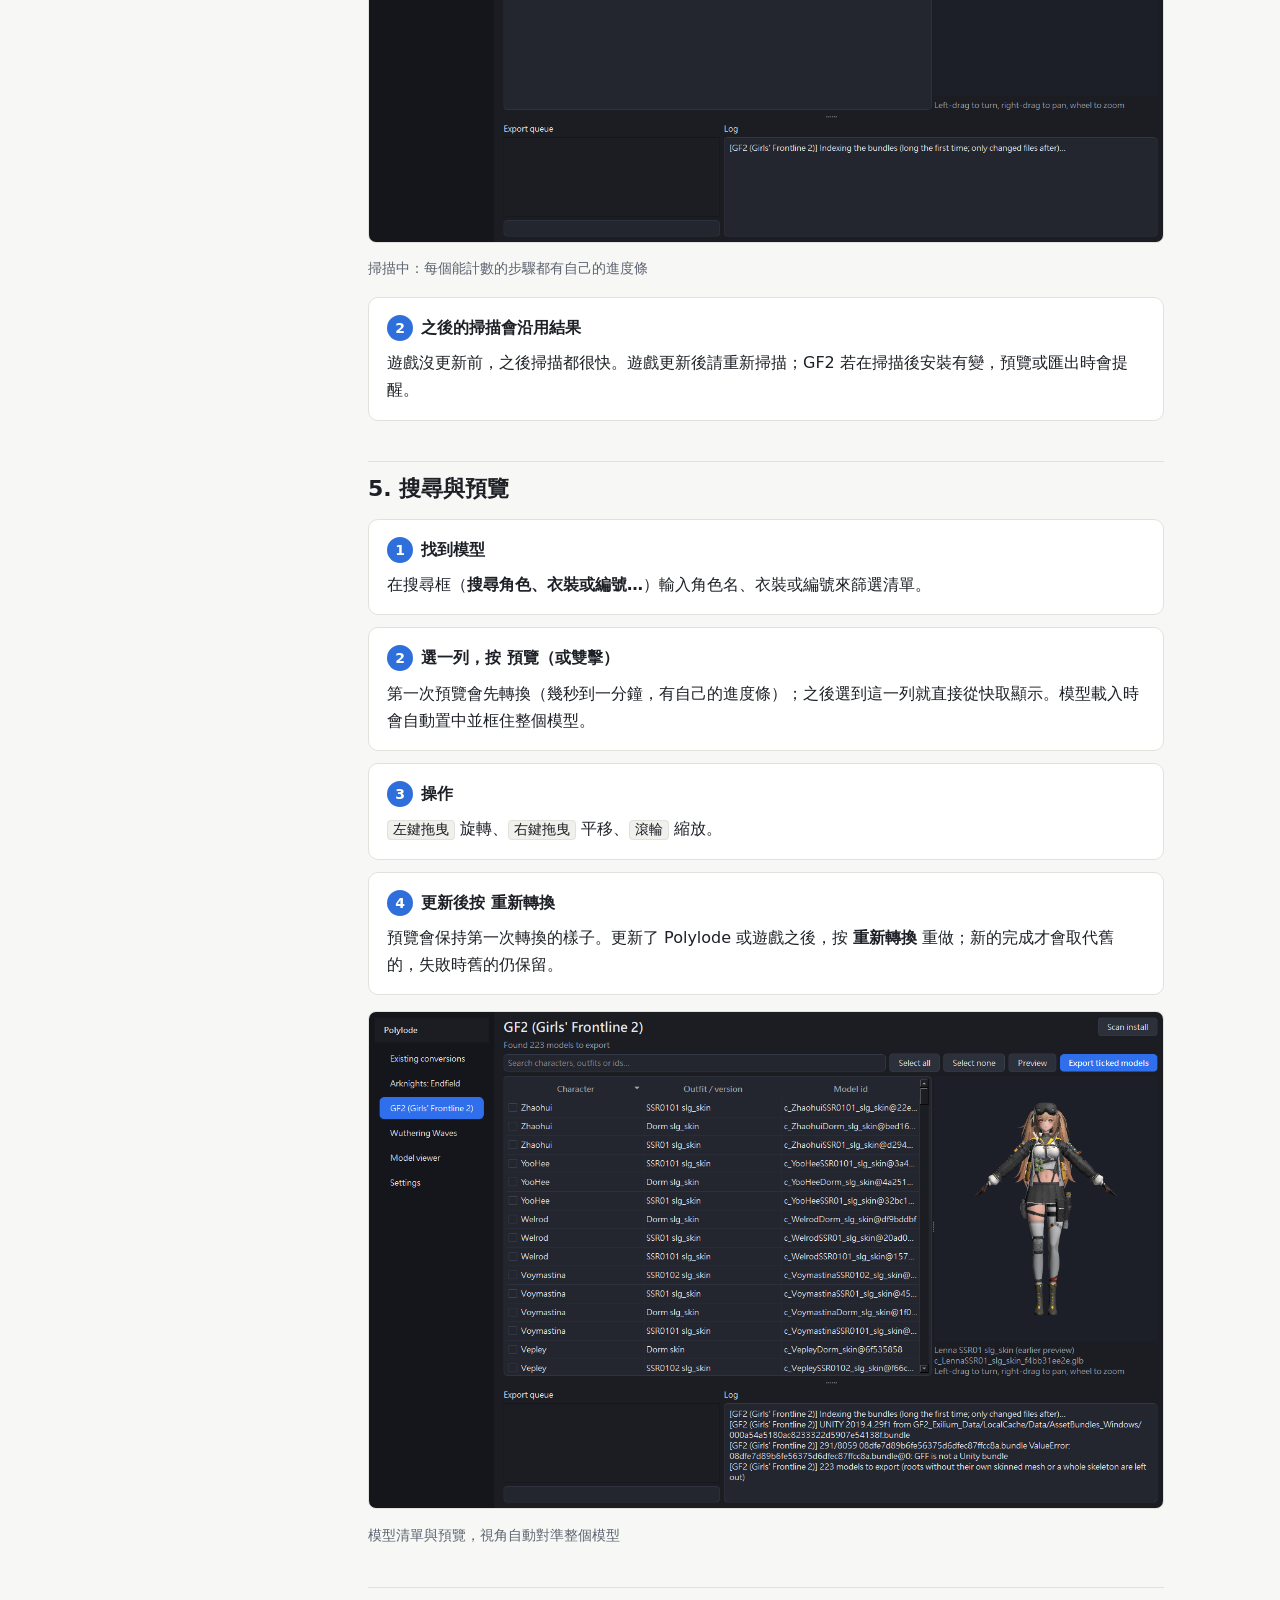
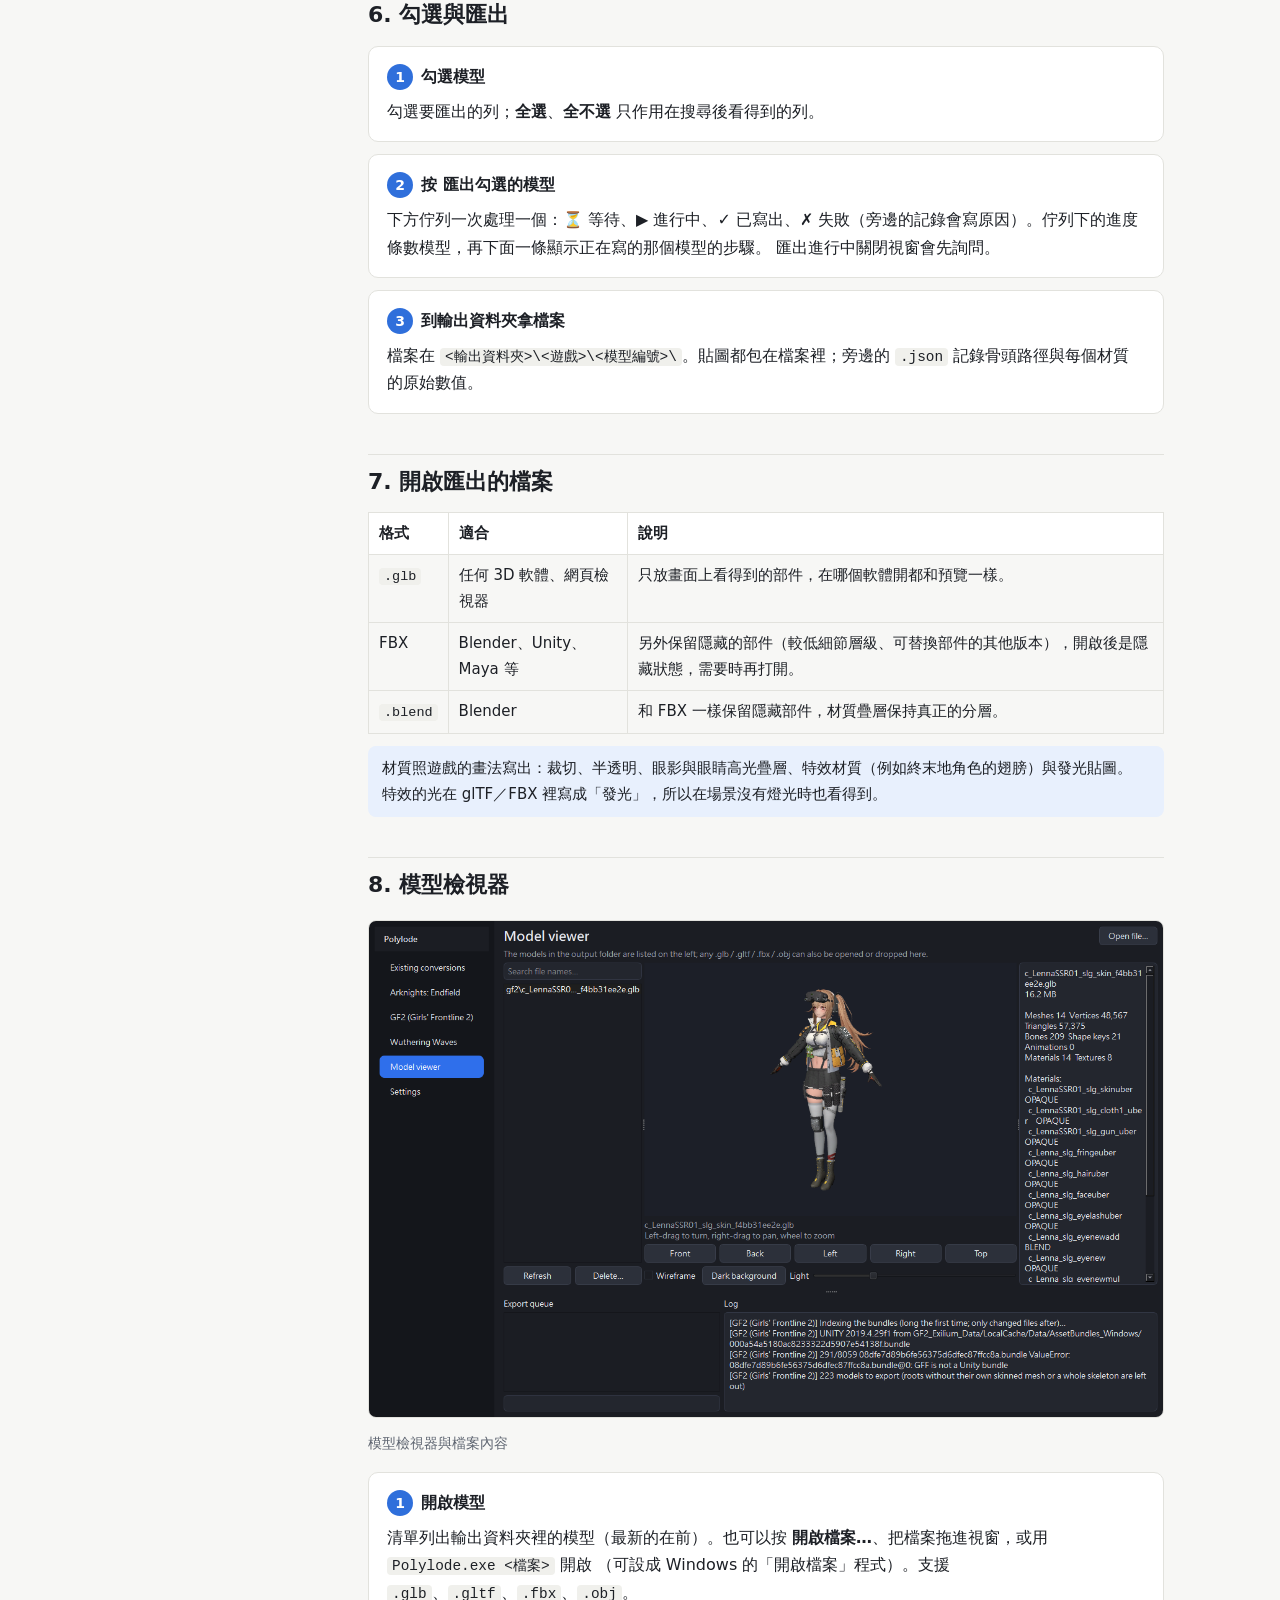
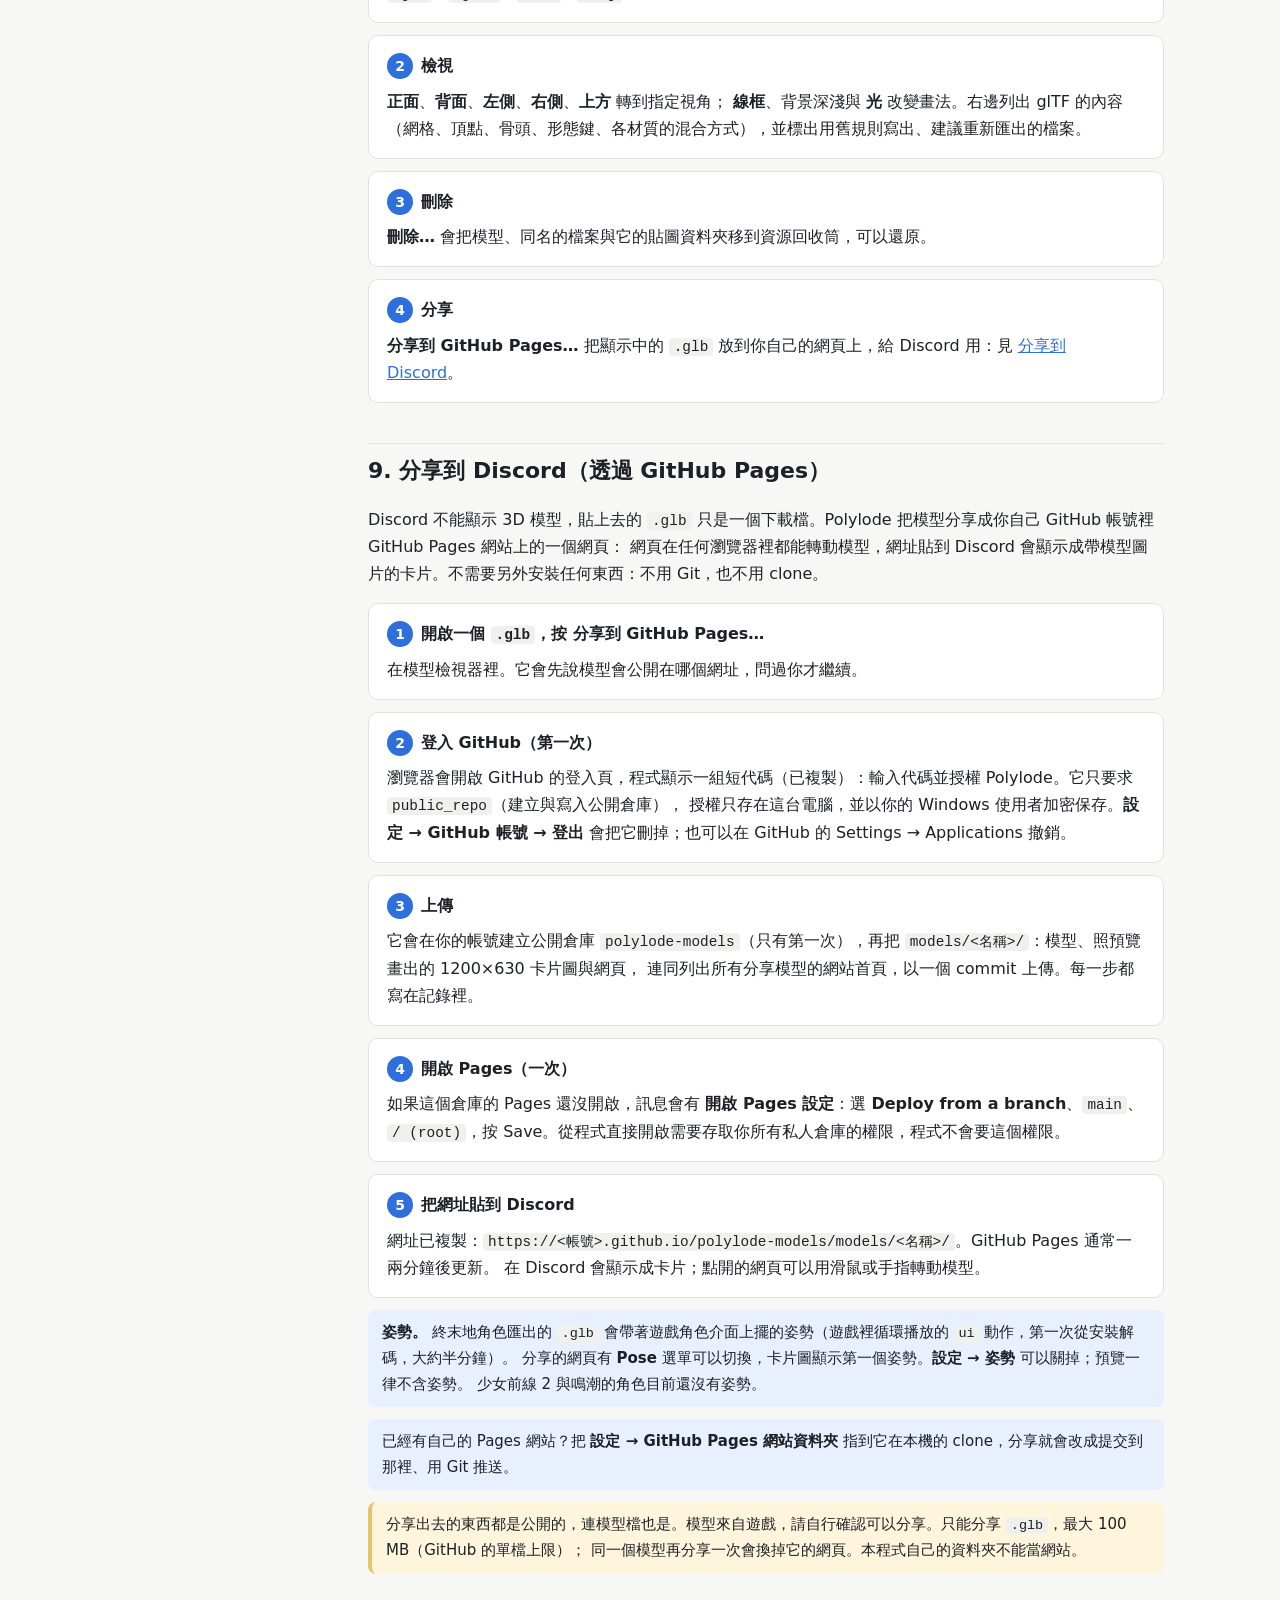
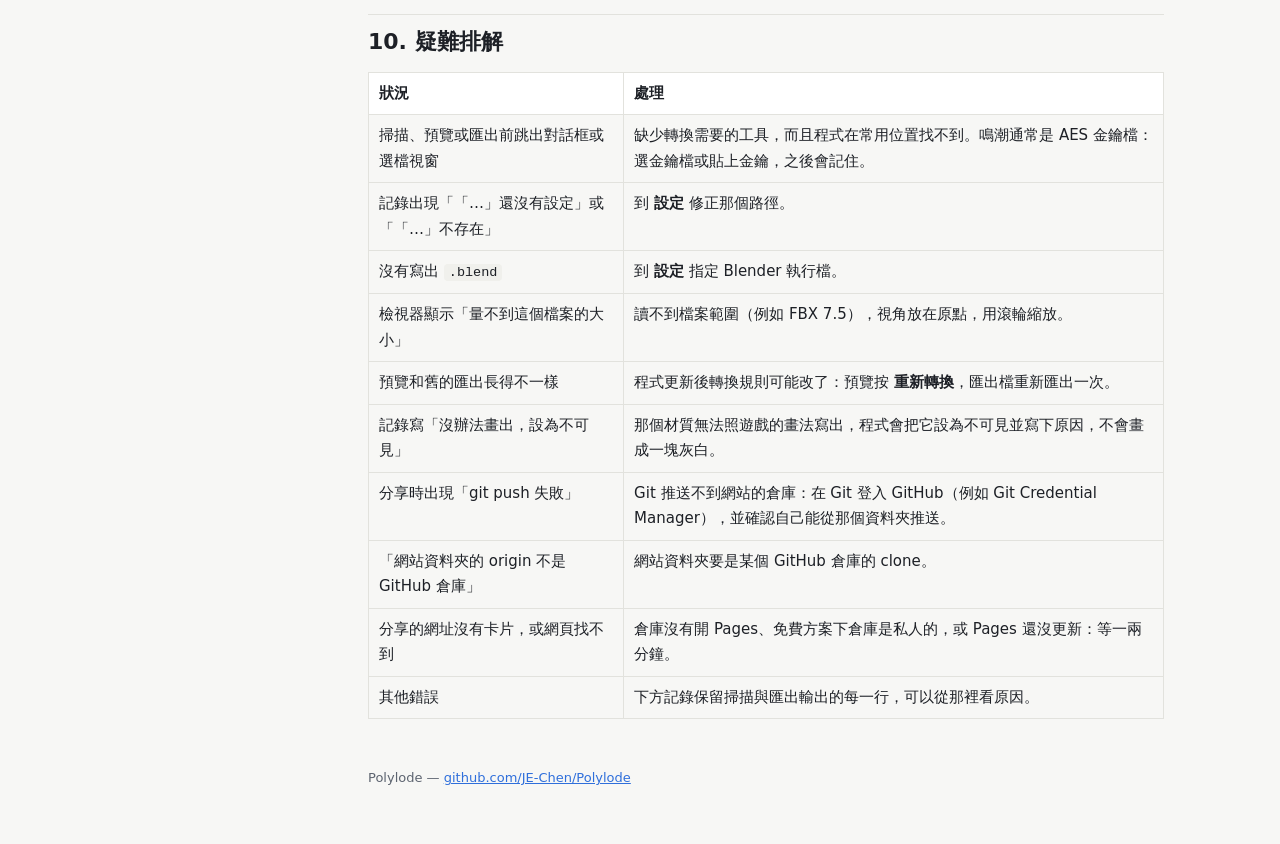
==== commit 9ef1beb6: "Write an Endfield character's display poses into its .glb; switch them on the shared page The game's" ====
--- a/docs/zh-TW/index.html
+++ b/docs/zh-TW/index.html
@@ -145,6 +145,9 @@
 <div class="step"><span class="n">5</span><strong class="title">把網址貼到 Discord</strong>
   <p>網址已複製：<code>https://&lt;帳號&gt;.github.io/polylode-models/models/&lt;名稱&gt;/</code>。GitHub Pages 通常一兩分鐘後更新。
   在 Discord 會顯示成卡片；點開的網頁可以用滑鼠或手指轉動模型。</p></div>
+<div class="note"><b>姿勢。</b> 終末地角色匯出的 <code>.glb</code> 會帶著遊戲角色介面上擺的姿勢（遊戲裡循環播放的 <code>ui</code> 動作，第一次從安裝解碼，大約半分鐘）。
+分享的網頁有 <span class="ui">Pose</span> 選單可以切換，卡片圖顯示第一個姿勢。<span class="ui">設定 → 姿勢</span> 可以關掉；預覽一律不含姿勢。
+少女前線 2 與鳴潮的角色目前還沒有姿勢。</div>
 <div class="note">已經有自己的 Pages 網站？把 <span class="ui">設定 → GitHub Pages 網站資料夾</span> 指到它在本機的 clone，分享就會改成提交到那裡、用 Git 推送。</div>
 <div class="warn">分享出去的東西都是公開的，連模型檔也是。模型來自遊戲，請自行確認可以分享。只能分享 <code>.glb</code>，最大 100 MB（GitHub 的單檔上限）；
 同一個模型再分享一次會換掉它的網頁。本程式自己的資料夾不能當網站。</div>
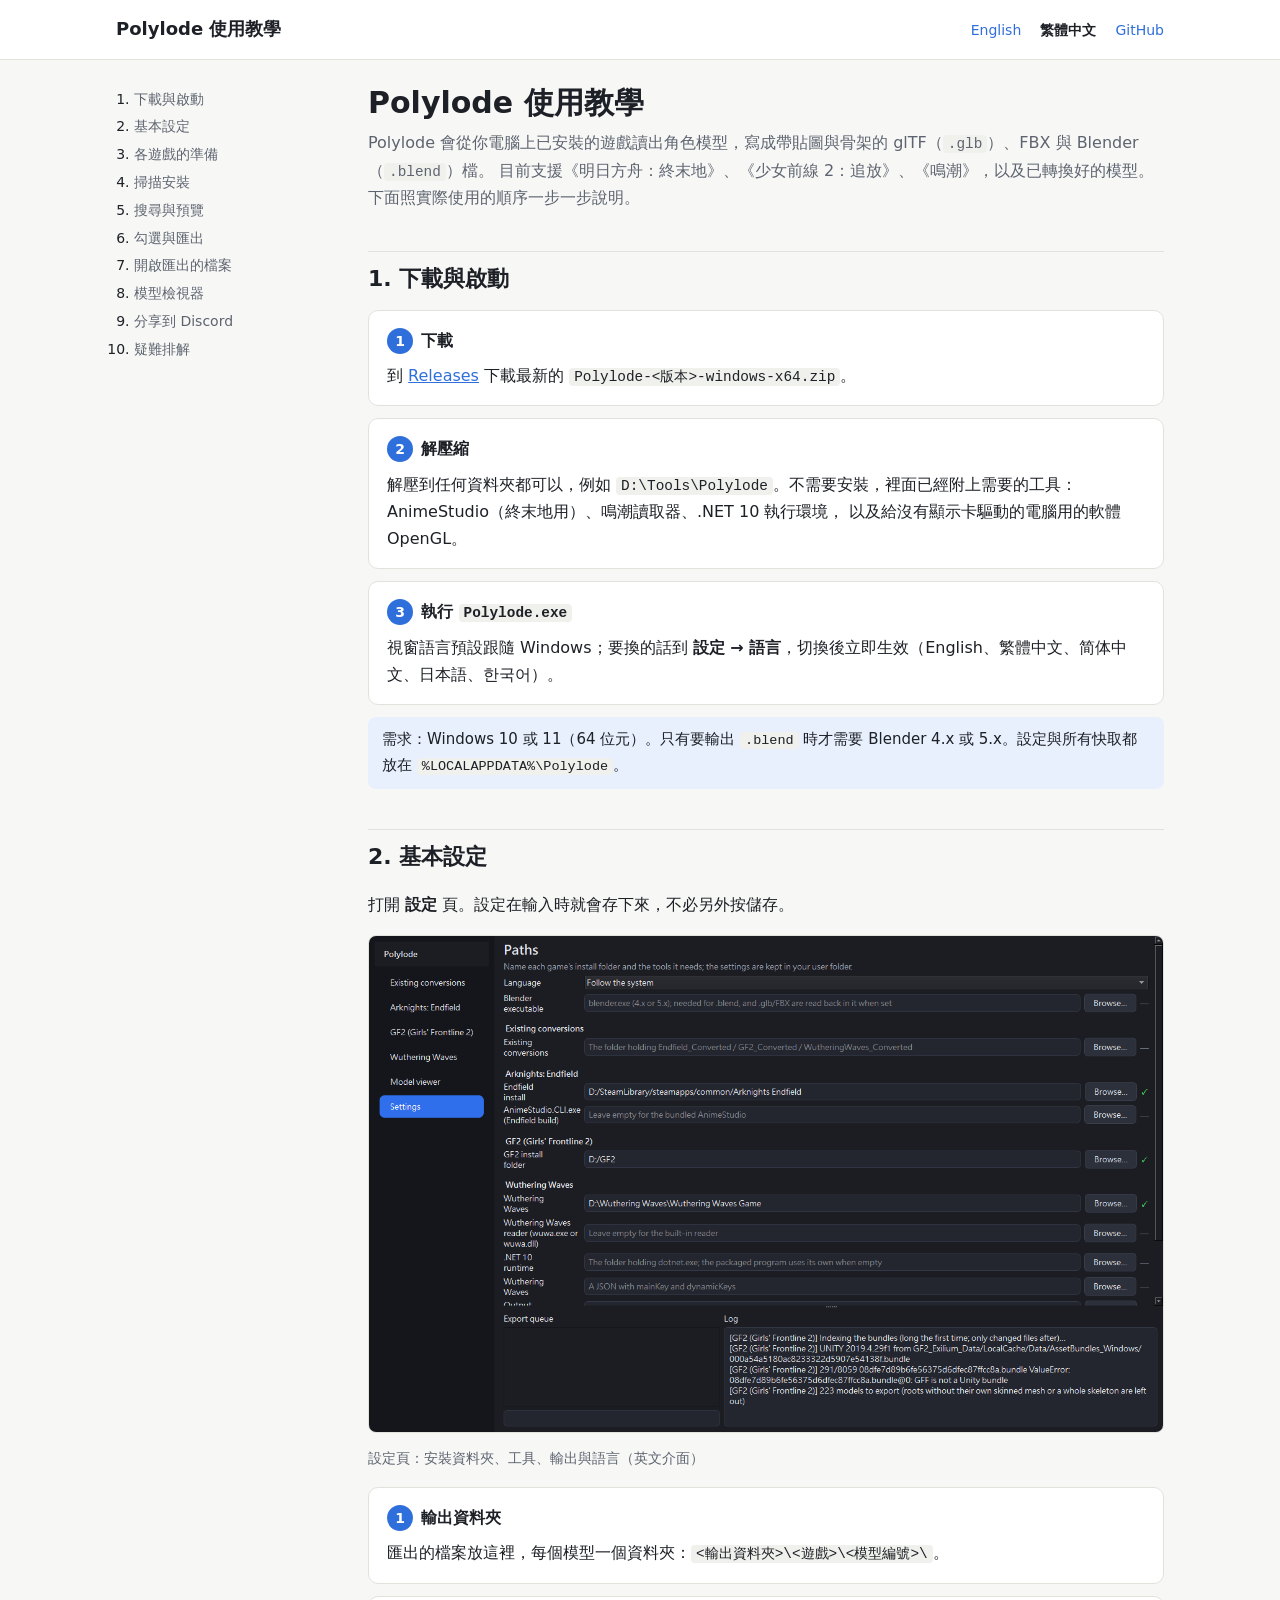
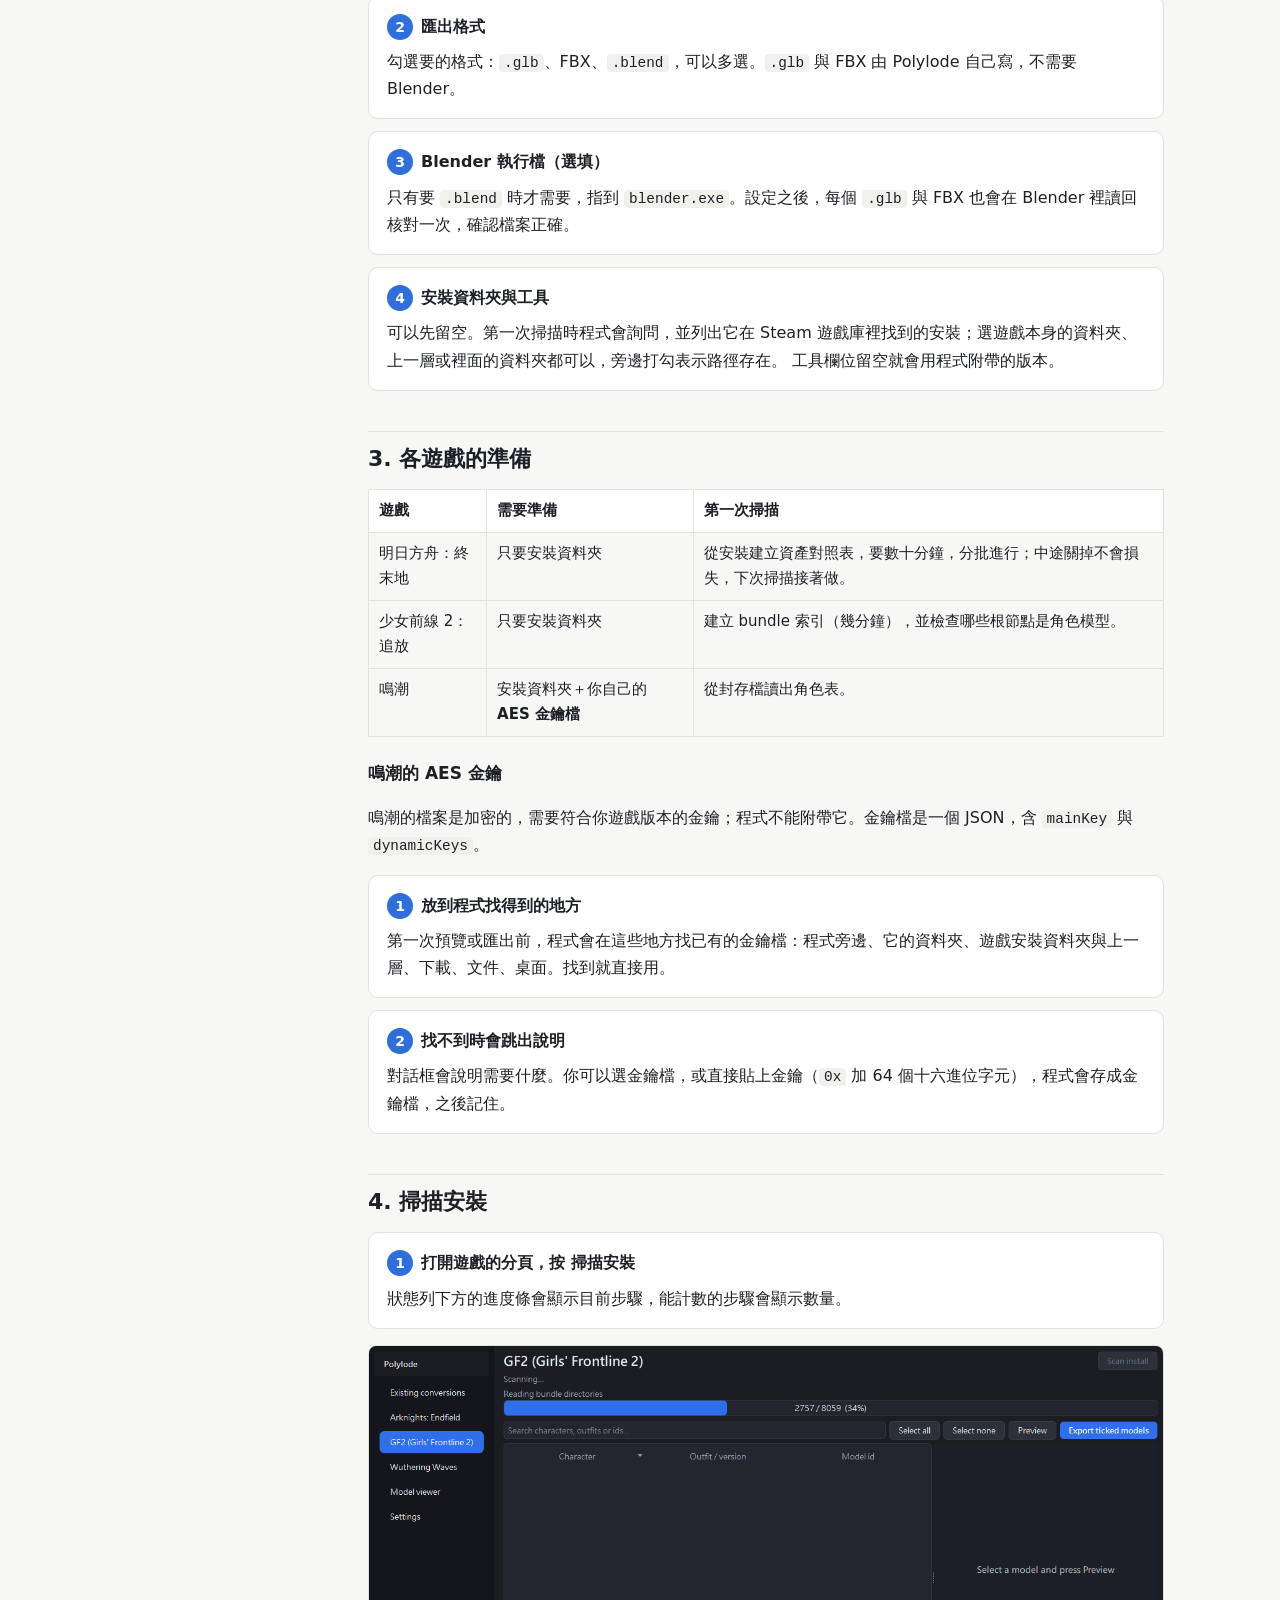
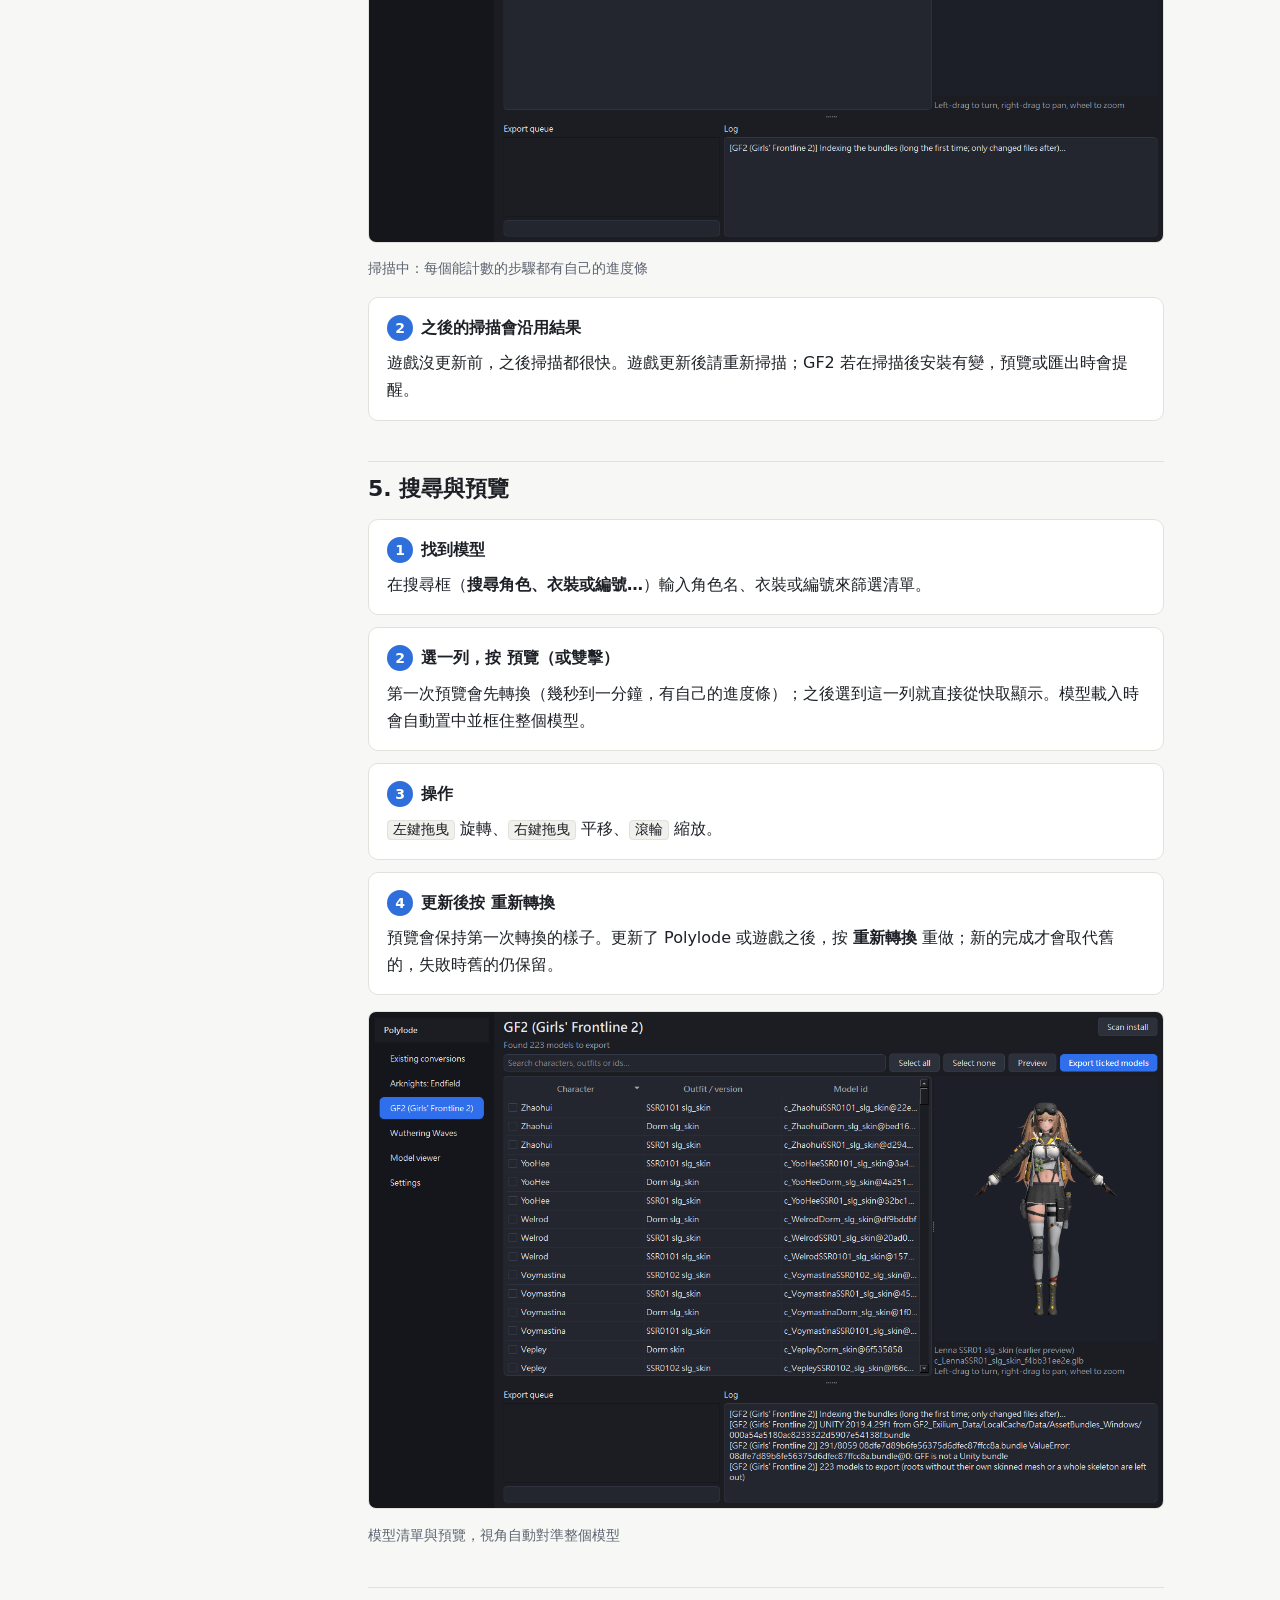
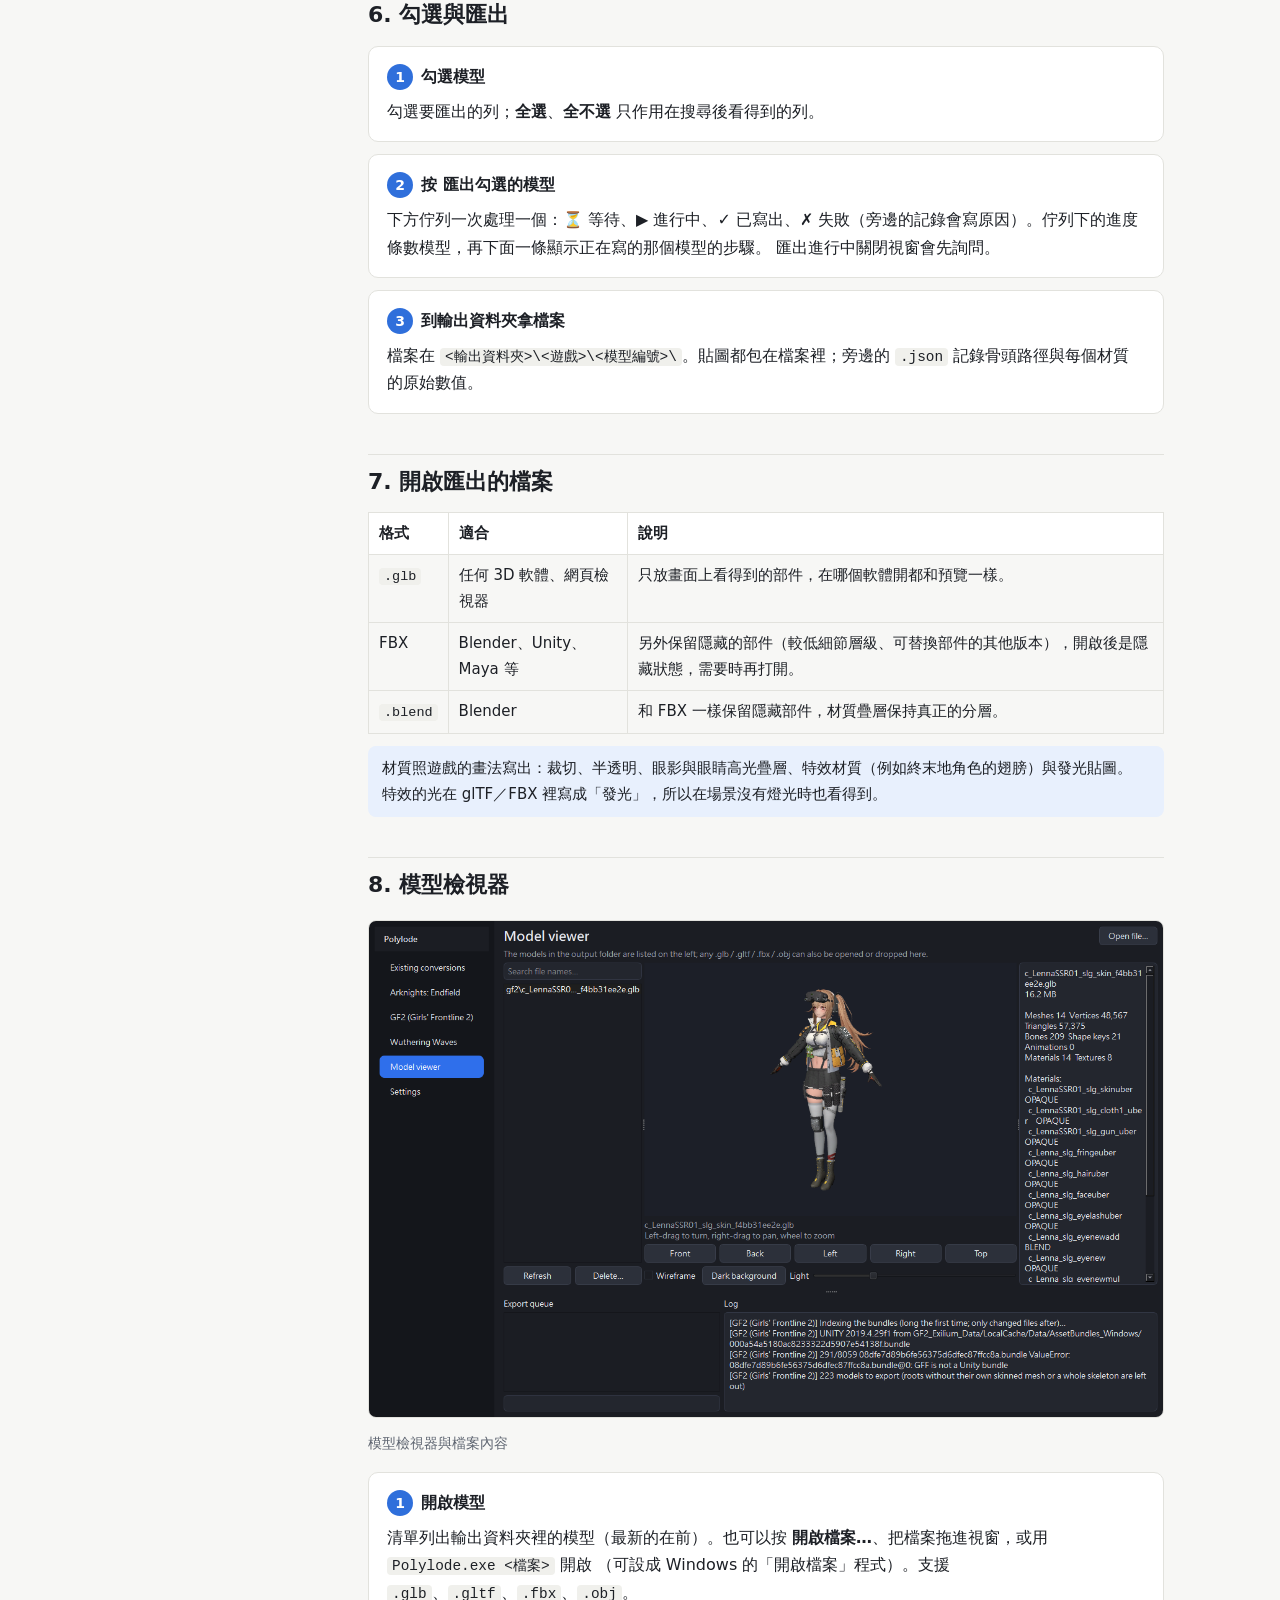
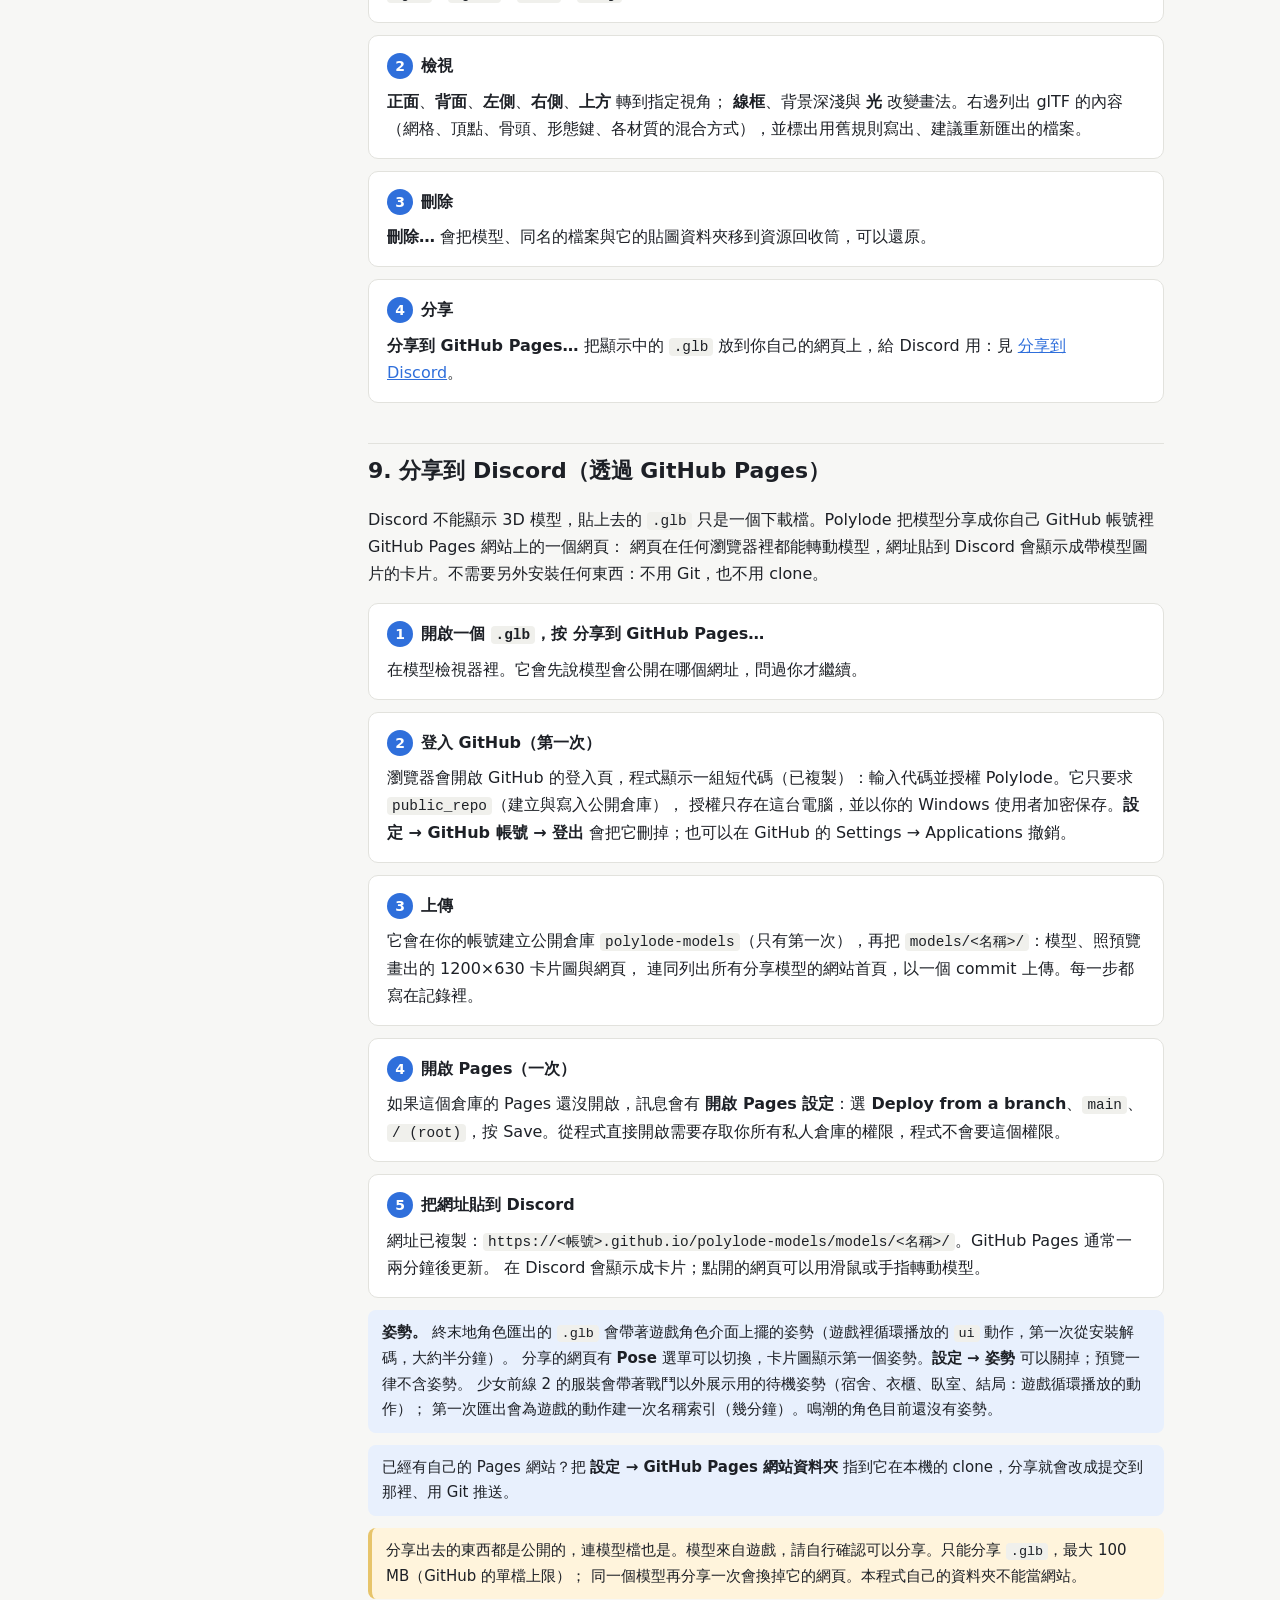
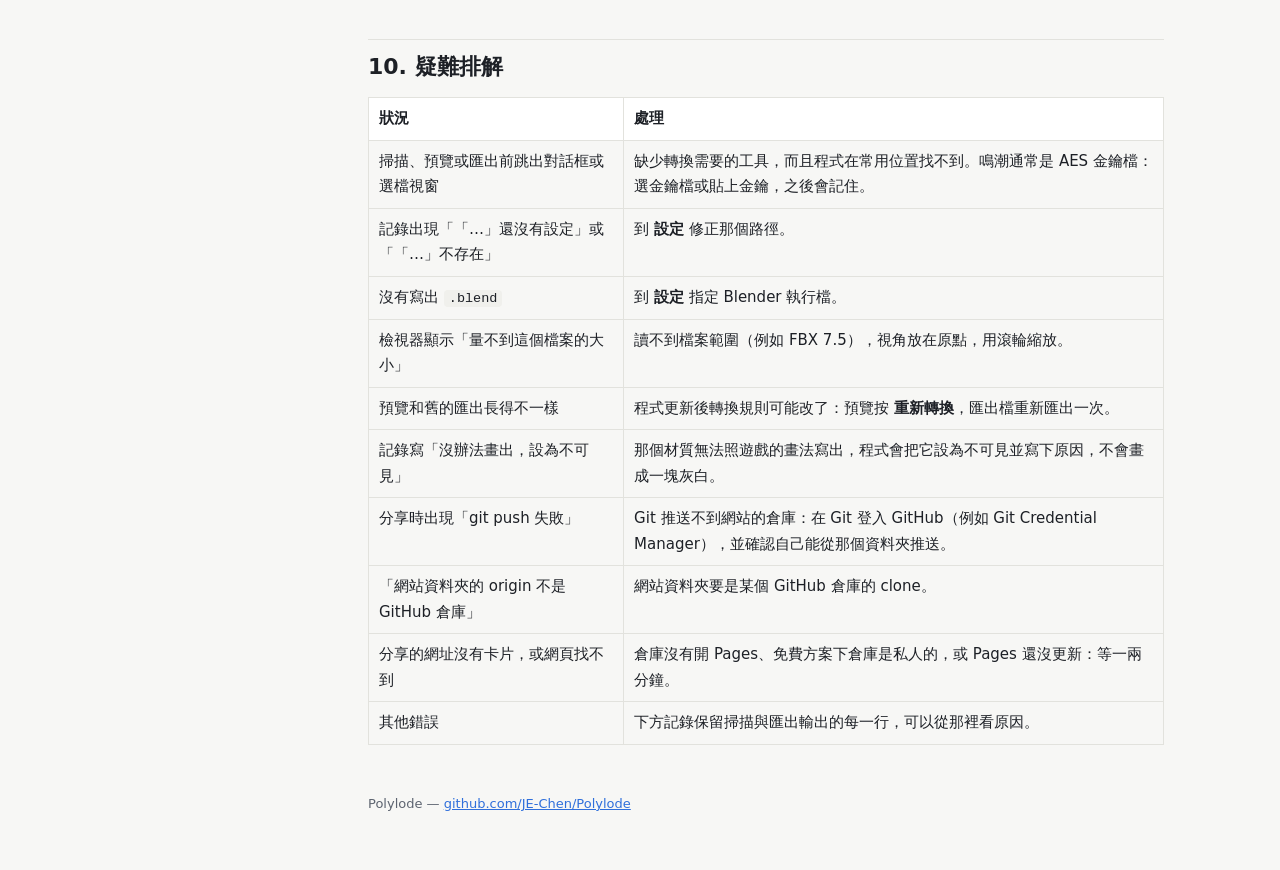
==== commit 4a1c7ad4: "Write a GF2 outfit's display poses into its .glb An outfit's clips are named after it; those without" ====
--- a/docs/zh-TW/index.html
+++ b/docs/zh-TW/index.html
@@ -147,7 +147,8 @@
   在 Discord 會顯示成卡片；點開的網頁可以用滑鼠或手指轉動模型。</p></div>
 <div class="note"><b>姿勢。</b> 終末地角色匯出的 <code>.glb</code> 會帶著遊戲角色介面上擺的姿勢（遊戲裡循環播放的 <code>ui</code> 動作，第一次從安裝解碼，大約半分鐘）。
 分享的網頁有 <span class="ui">Pose</span> 選單可以切換，卡片圖顯示第一個姿勢。<span class="ui">設定 → 姿勢</span> 可以關掉；預覽一律不含姿勢。
-少女前線 2 與鳴潮的角色目前還沒有姿勢。</div>
+少女前線 2 的服裝會帶著戰鬥以外展示用的待機姿勢（宿舍、衣櫃、臥室、結局：遊戲循環播放的動作）；
+第一次匯出會為遊戲的動作建一次名稱索引（幾分鐘）。鳴潮的角色目前還沒有姿勢。</div>
 <div class="note">已經有自己的 Pages 網站？把 <span class="ui">設定 → GitHub Pages 網站資料夾</span> 指到它在本機的 clone，分享就會改成提交到那裡、用 Git 推送。</div>
 <div class="warn">分享出去的東西都是公開的，連模型檔也是。模型來自遊戲，請自行確認可以分享。只能分享 <code>.glb</code>，最大 100 MB（GitHub 的單檔上限）；
 同一個模型再分享一次會換掉它的網頁。本程式自己的資料夾不能當網站。</div>
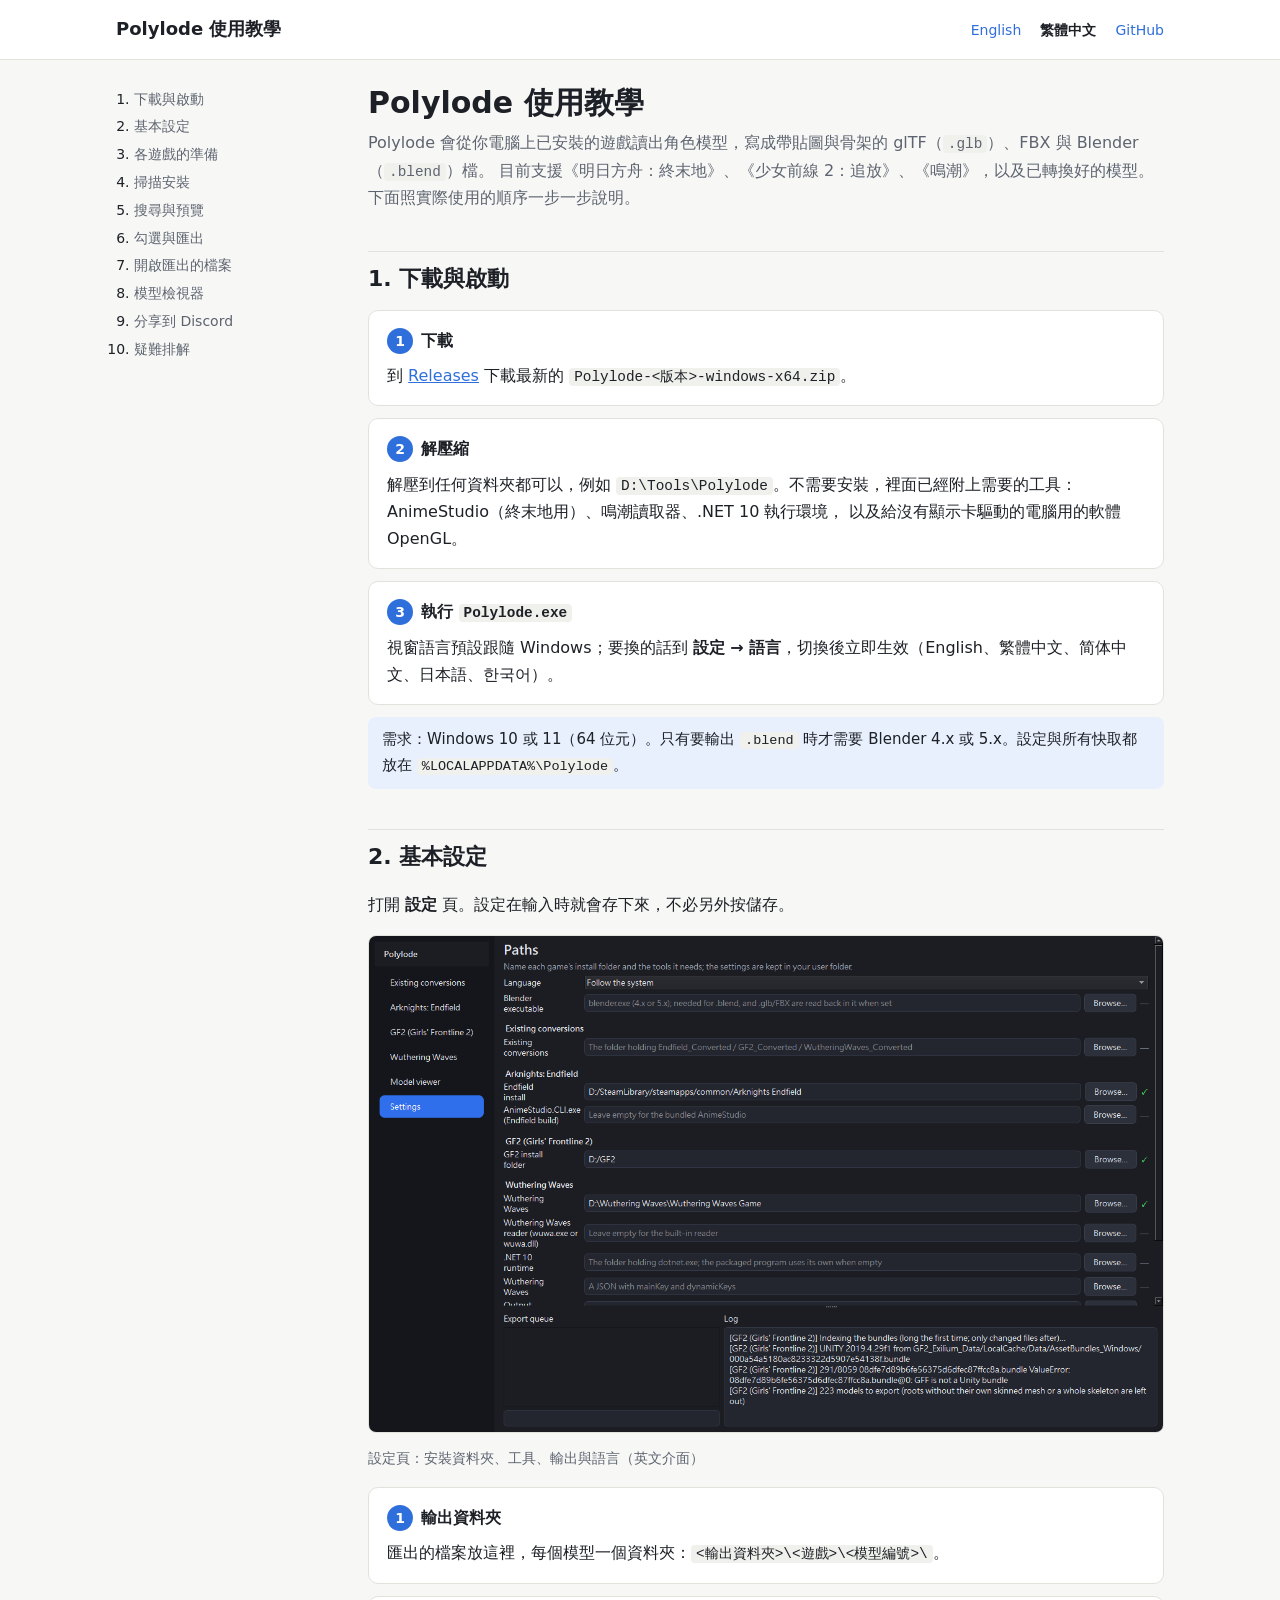
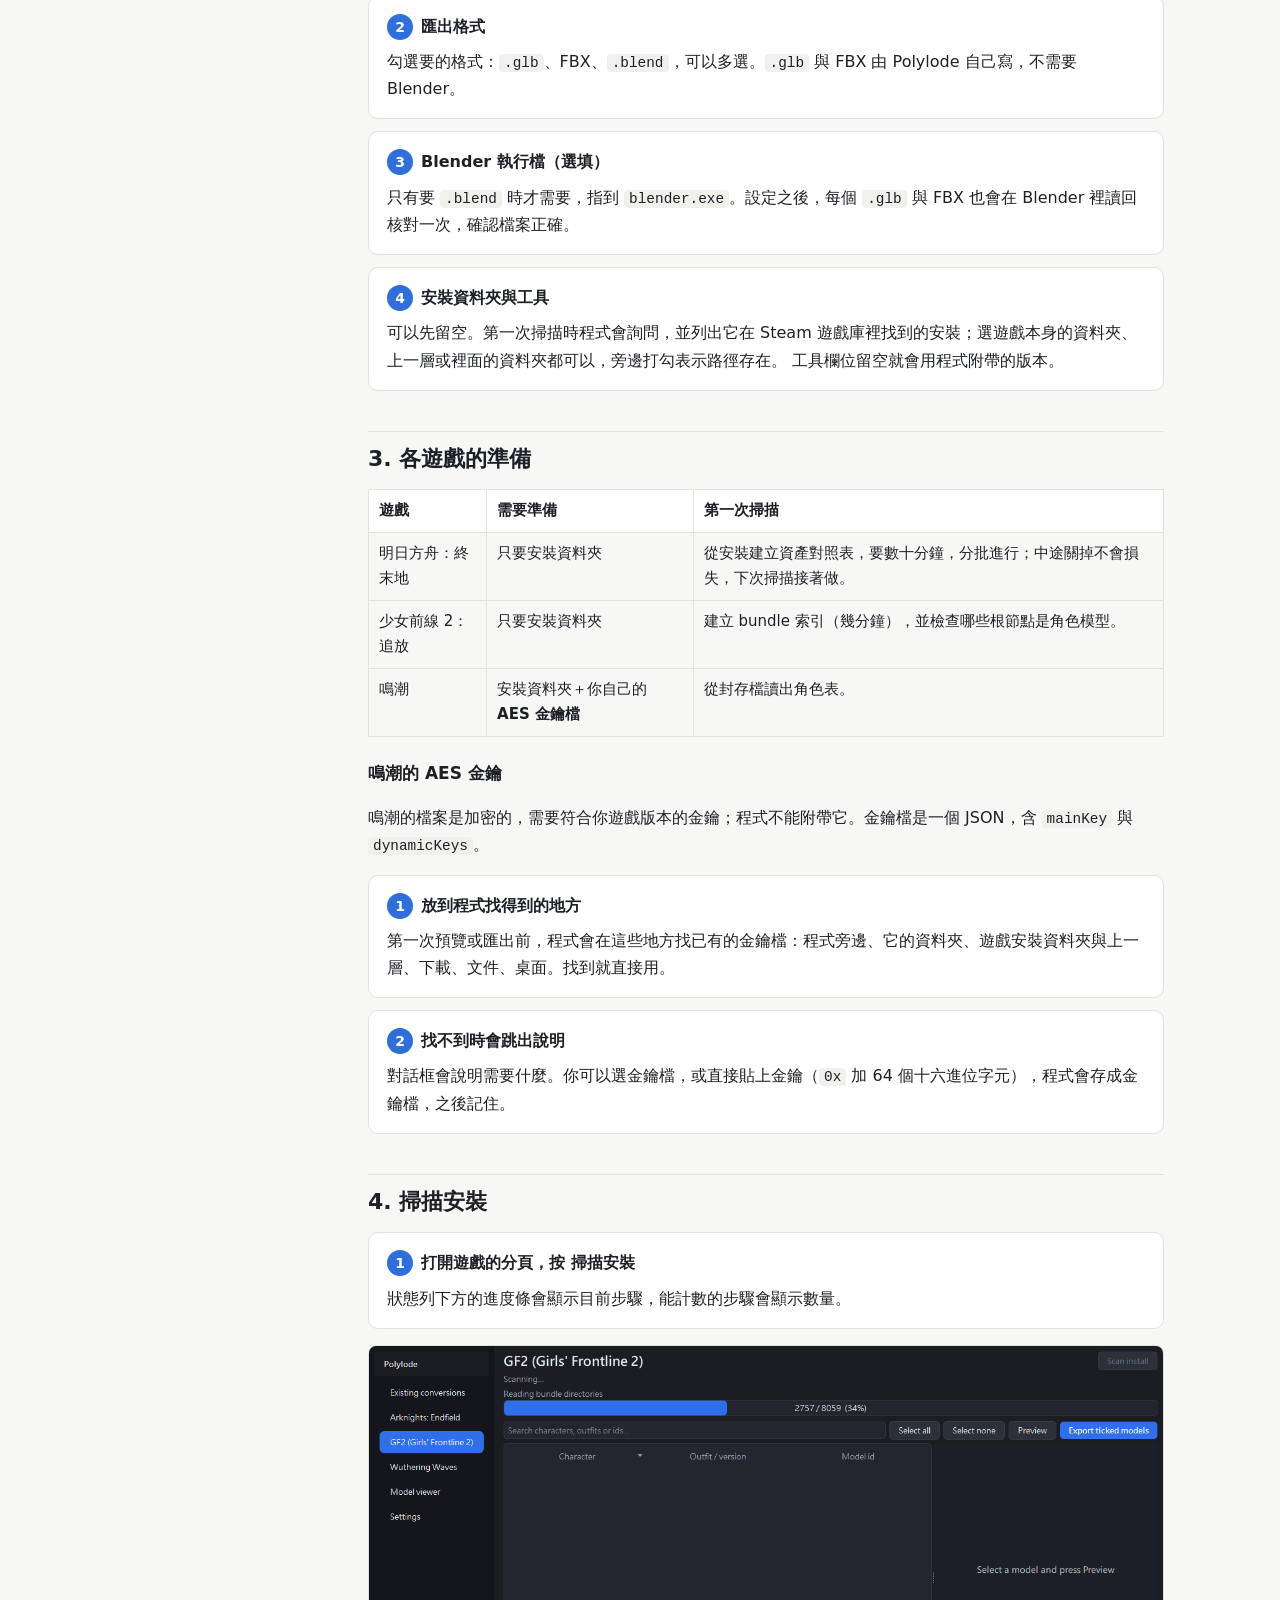
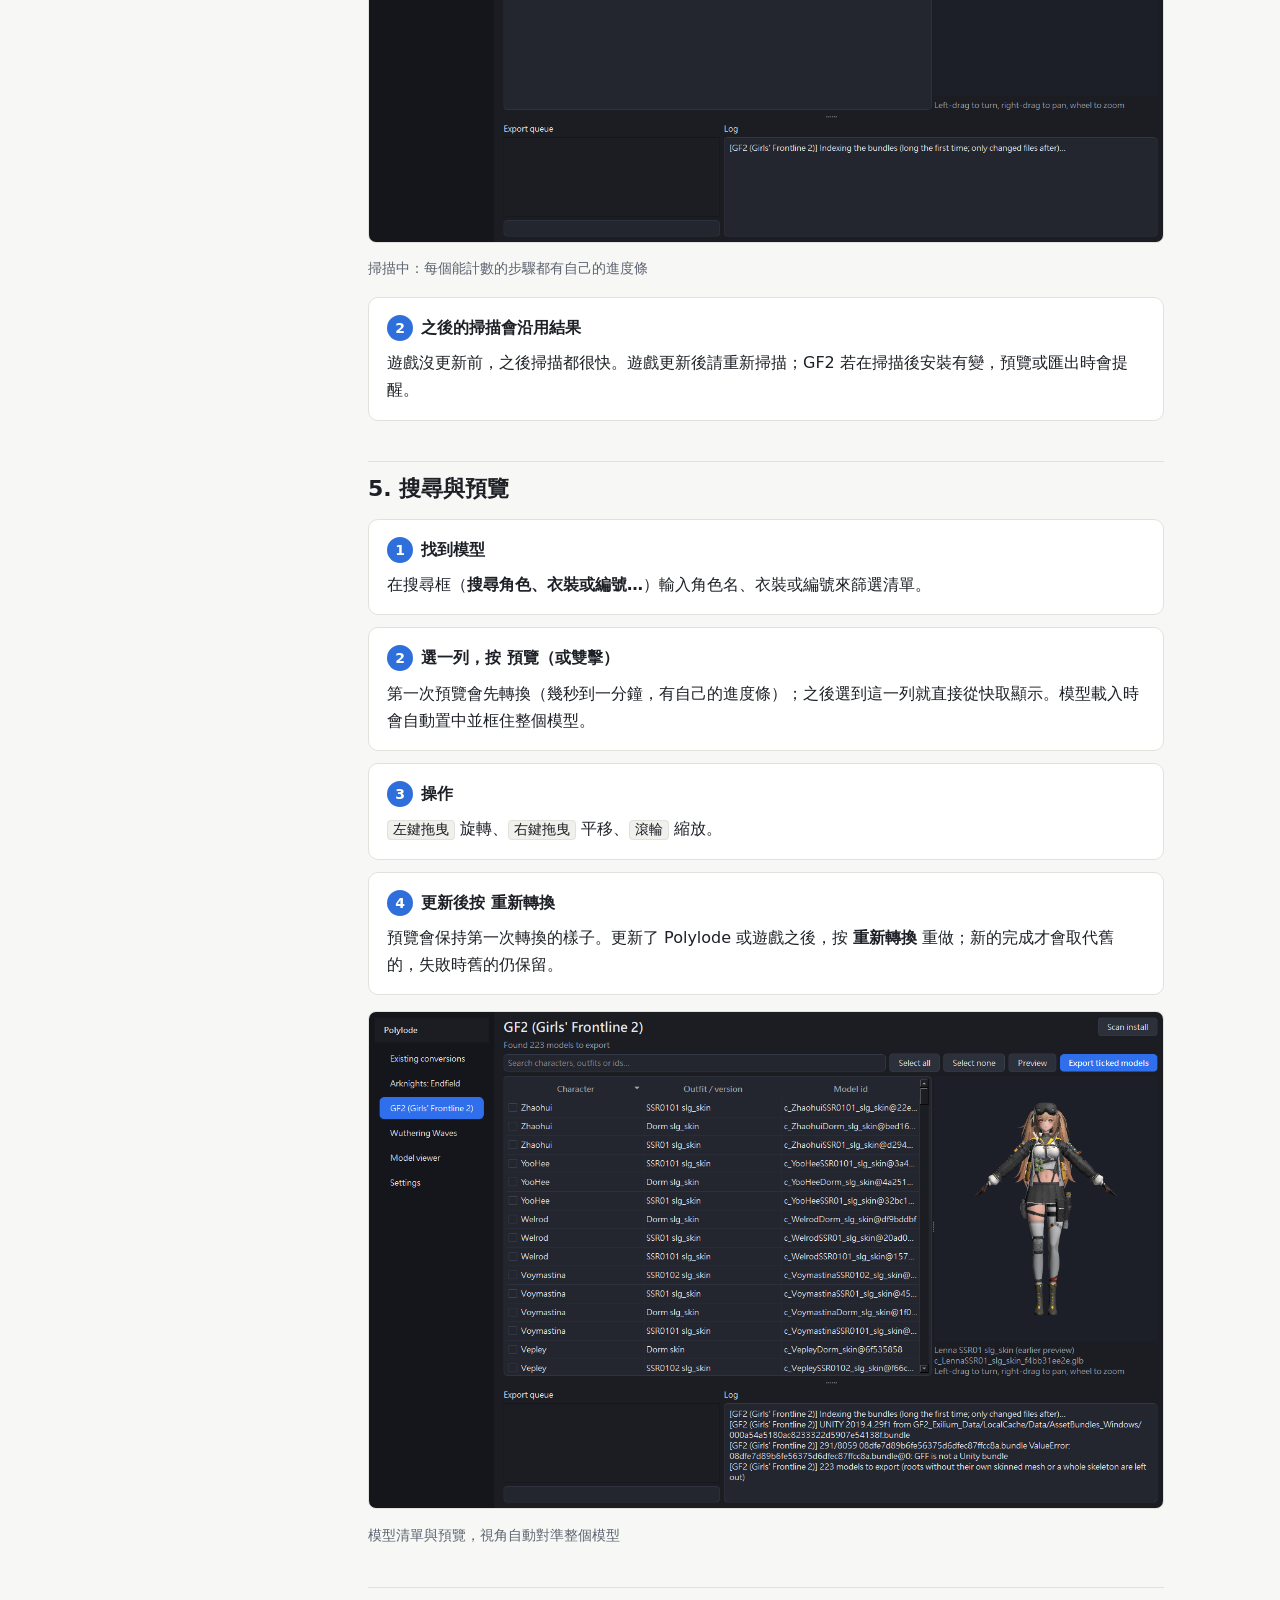
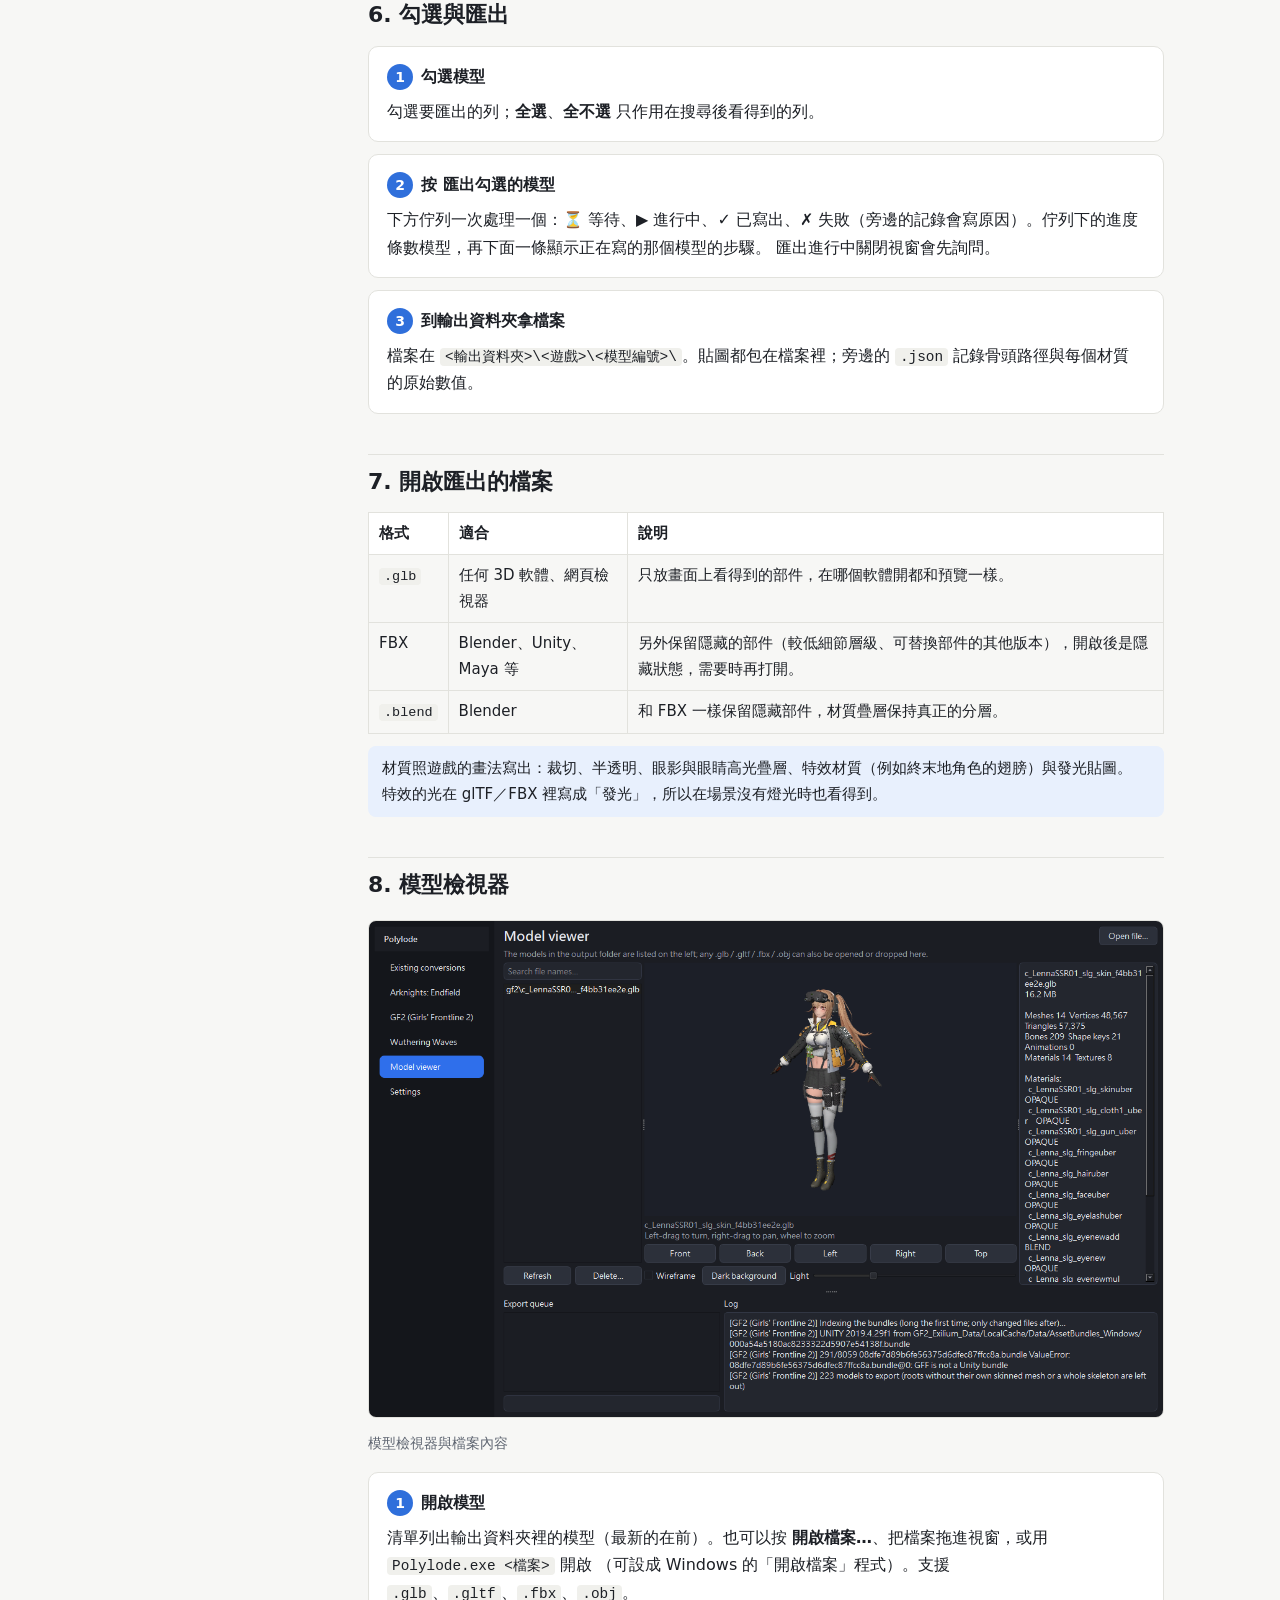
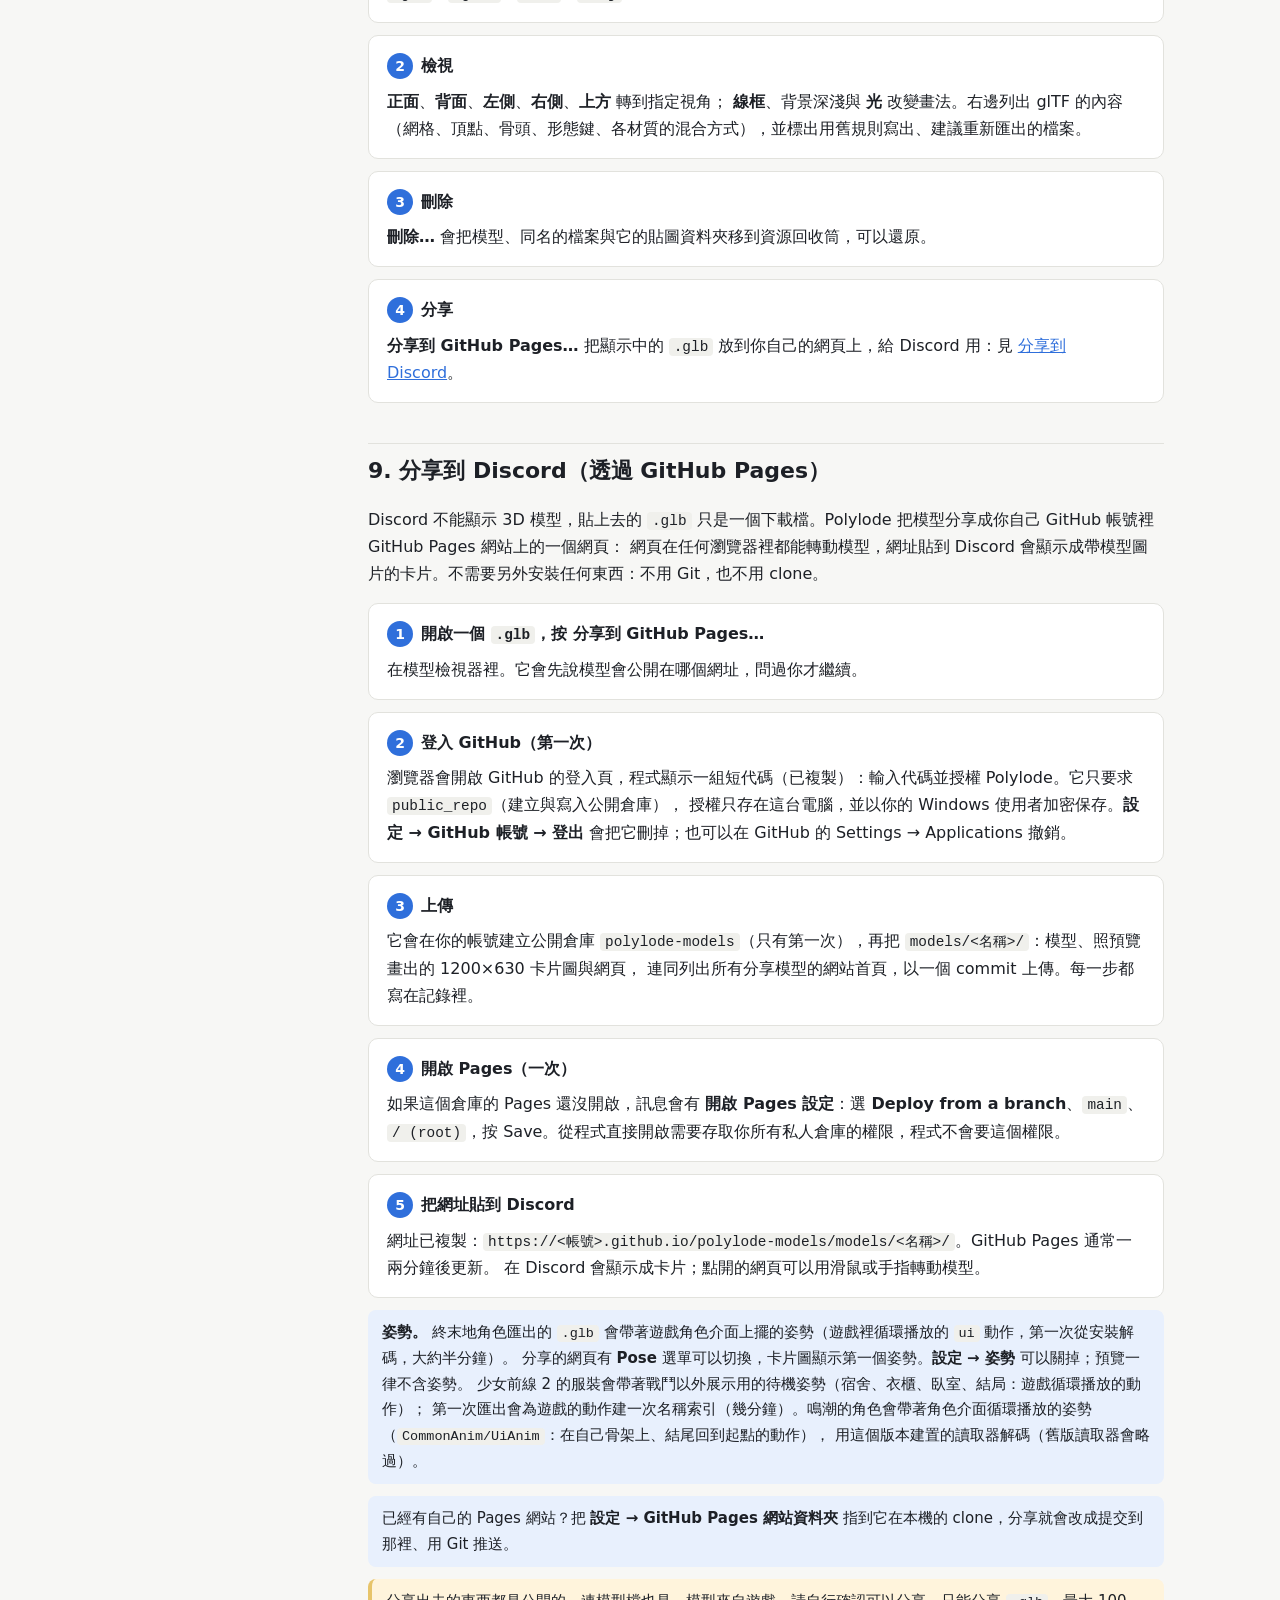
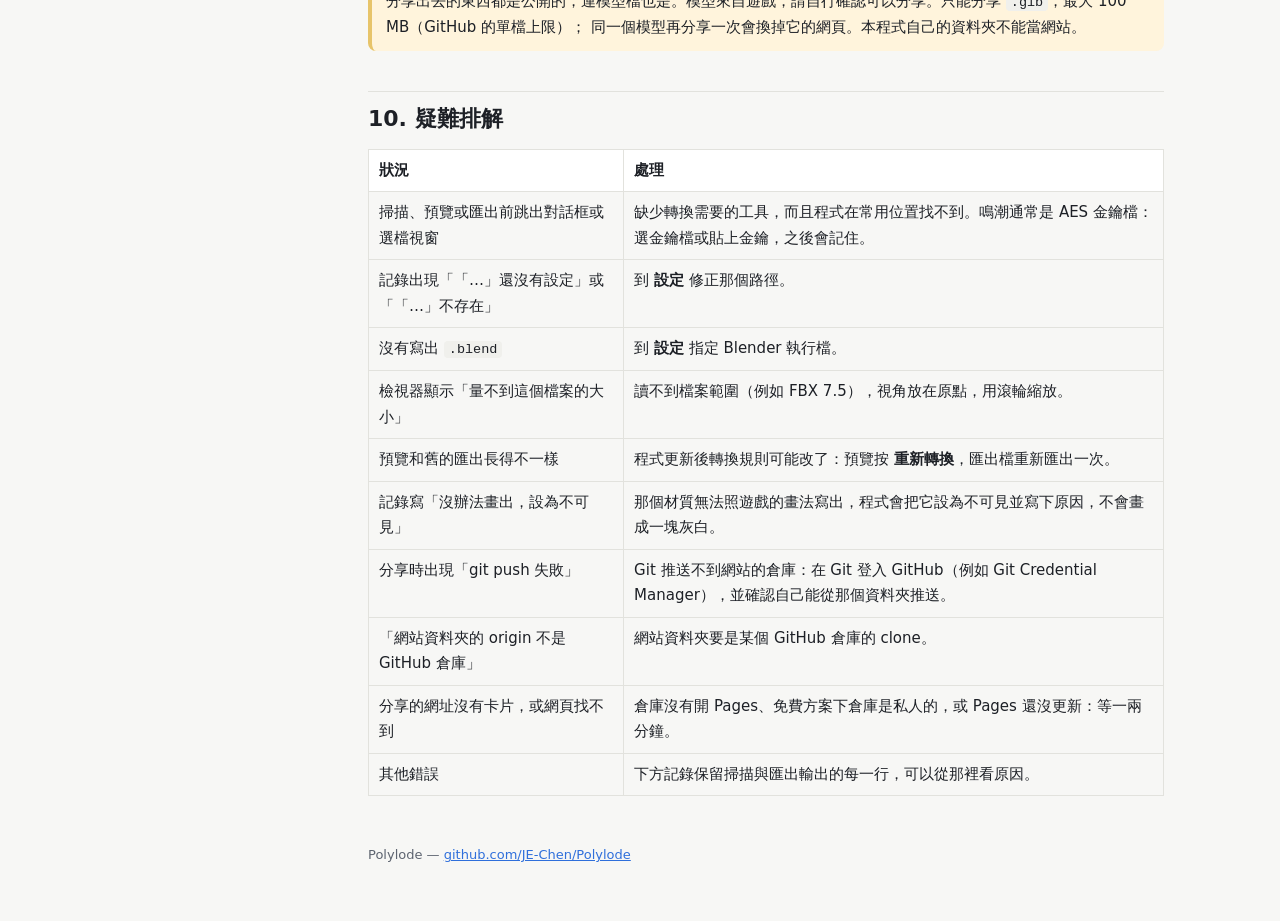
==== commit ed068651: "Write a Wuthering Waves character's display poses into its .glb A character's role folder has Common" ====
--- a/docs/zh-TW/index.html
+++ b/docs/zh-TW/index.html
@@ -148,7 +148,8 @@
 <div class="note"><b>姿勢。</b> 終末地角色匯出的 <code>.glb</code> 會帶著遊戲角色介面上擺的姿勢（遊戲裡循環播放的 <code>ui</code> 動作，第一次從安裝解碼，大約半分鐘）。
 分享的網頁有 <span class="ui">Pose</span> 選單可以切換，卡片圖顯示第一個姿勢。<span class="ui">設定 → 姿勢</span> 可以關掉；預覽一律不含姿勢。
 少女前線 2 的服裝會帶著戰鬥以外展示用的待機姿勢（宿舍、衣櫃、臥室、結局：遊戲循環播放的動作）；
-第一次匯出會為遊戲的動作建一次名稱索引（幾分鐘）。鳴潮的角色目前還沒有姿勢。</div>
+第一次匯出會為遊戲的動作建一次名稱索引（幾分鐘）。鳴潮的角色會帶著角色介面循環播放的姿勢（<code>CommonAnim/UiAnim</code>：在自己骨架上、結尾回到起點的動作），
+用這個版本建置的讀取器解碼（舊版讀取器會略過）。</div>
 <div class="note">已經有自己的 Pages 網站？把 <span class="ui">設定 → GitHub Pages 網站資料夾</span> 指到它在本機的 clone，分享就會改成提交到那裡、用 Git 推送。</div>
 <div class="warn">分享出去的東西都是公開的，連模型檔也是。模型來自遊戲，請自行確認可以分享。只能分享 <code>.glb</code>，最大 100 MB（GitHub 的單檔上限）；
 同一個模型再分享一次會換掉它的網頁。本程式自己的資料夾不能當網站。</div>
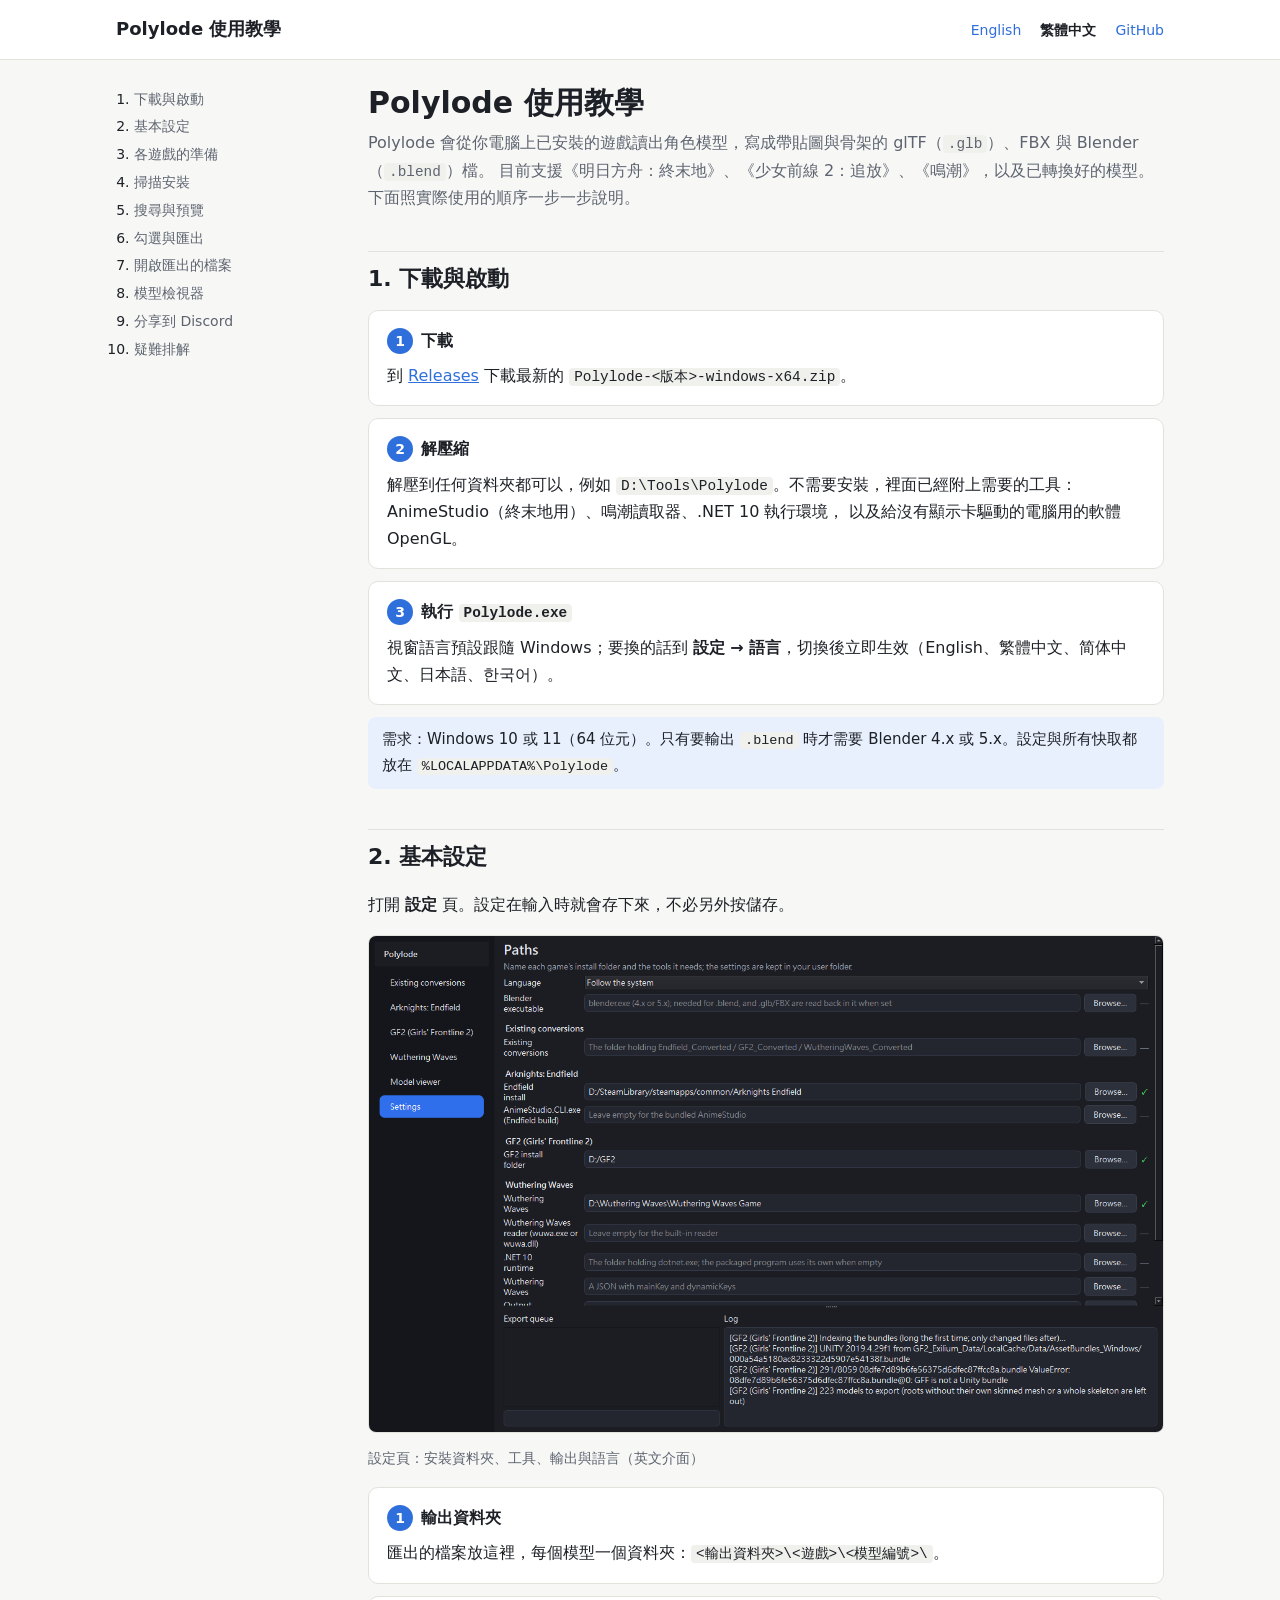
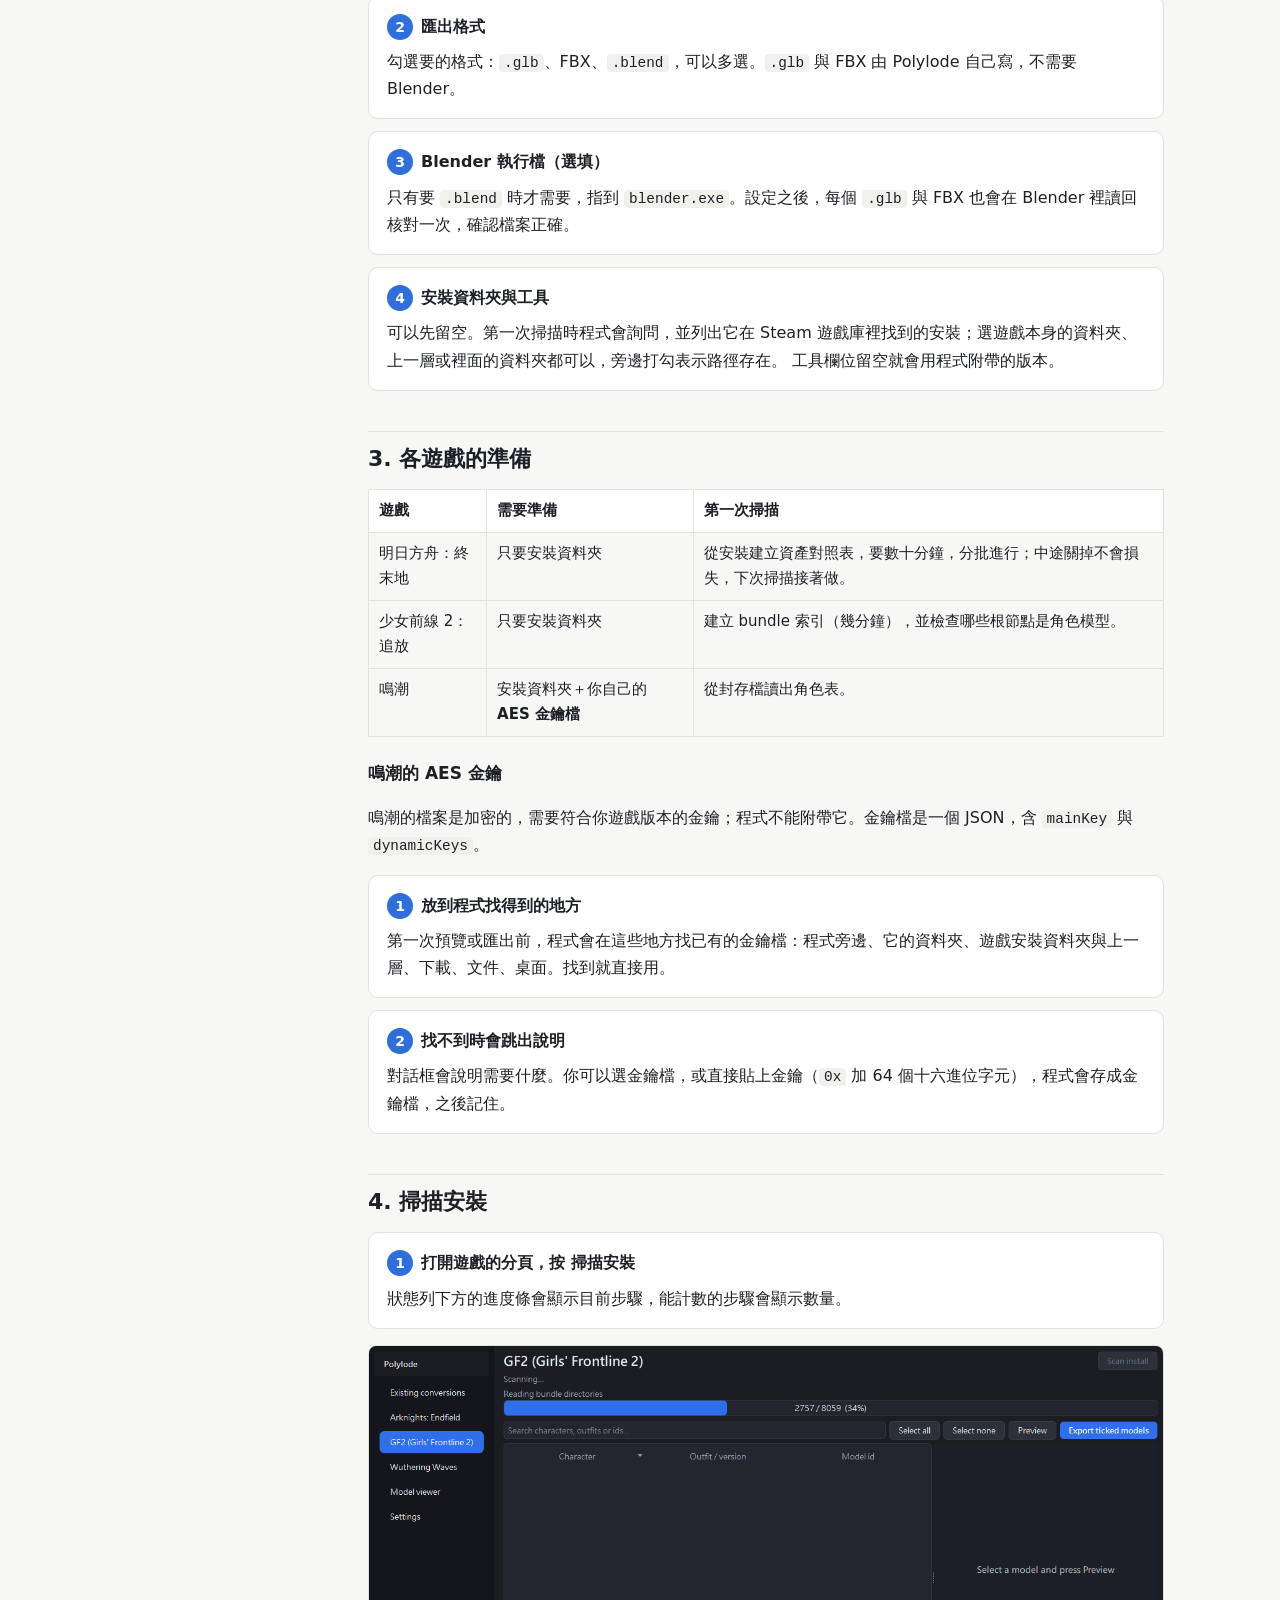
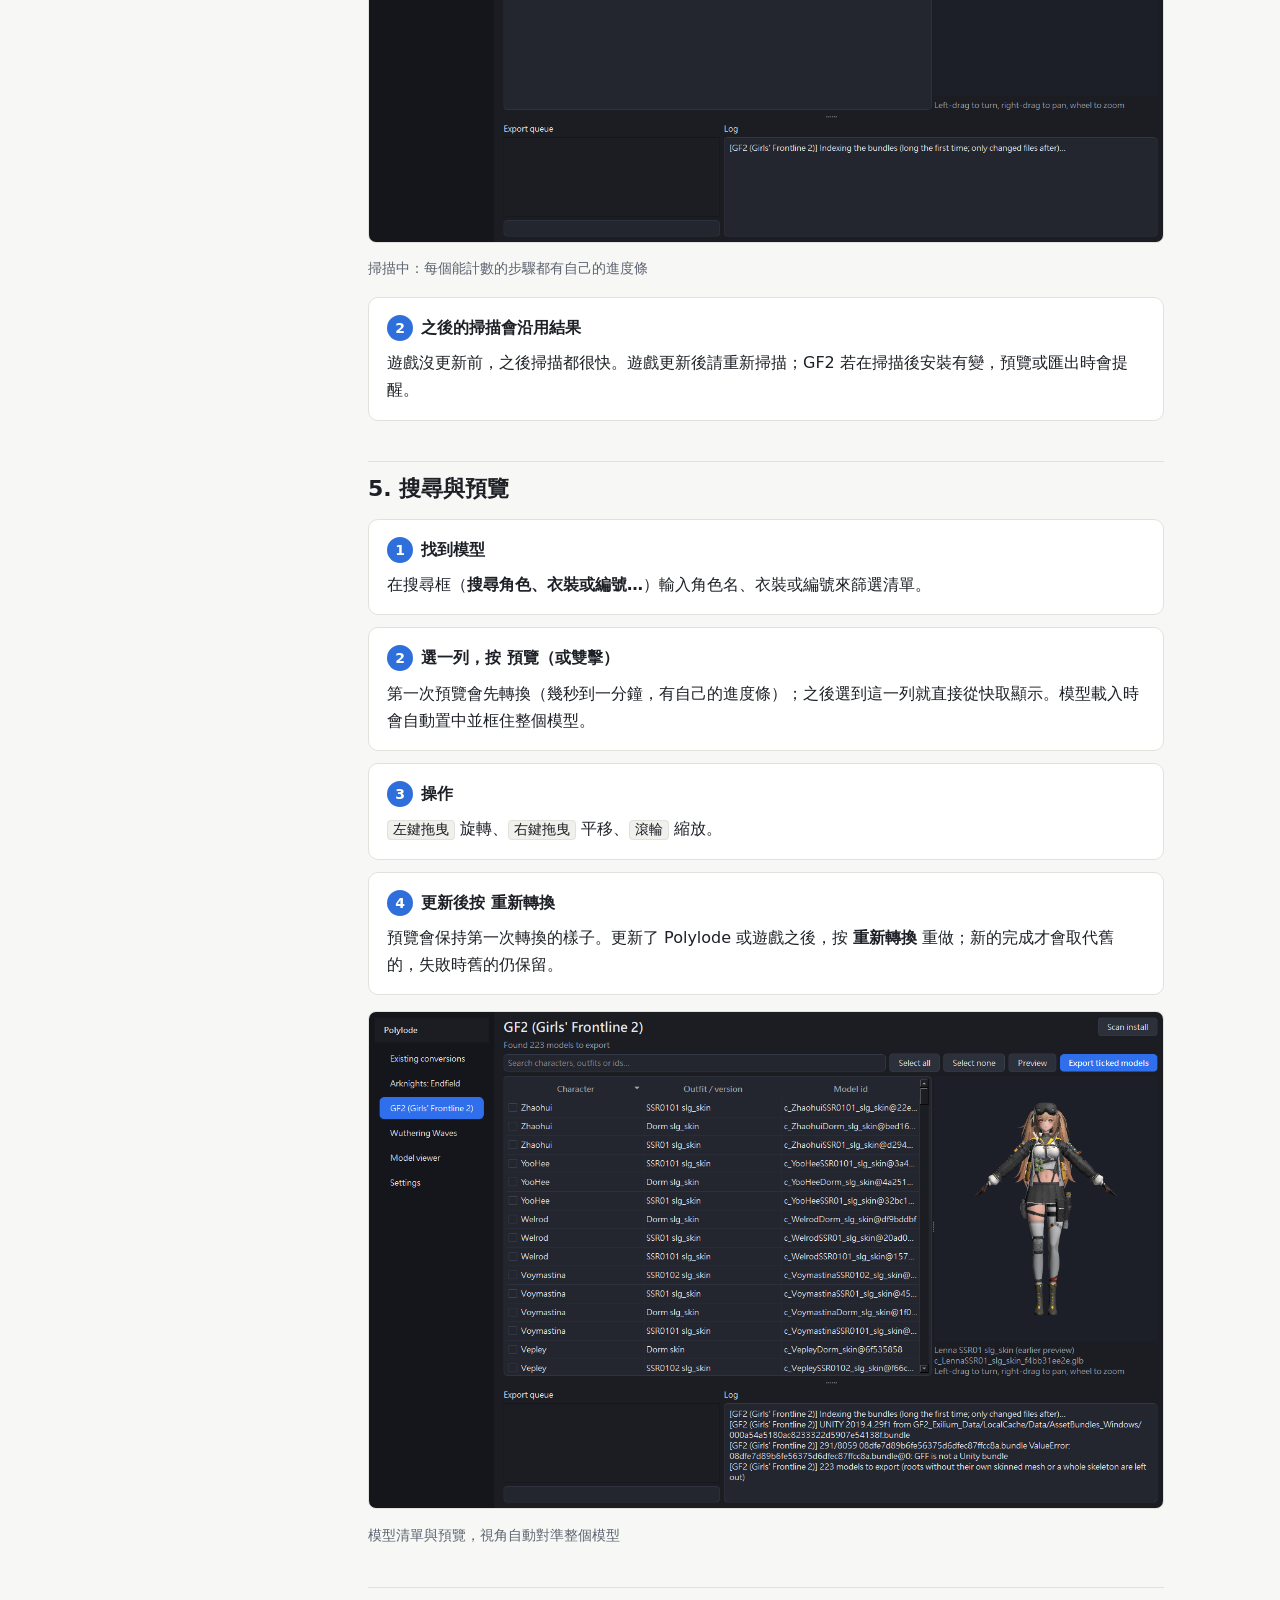
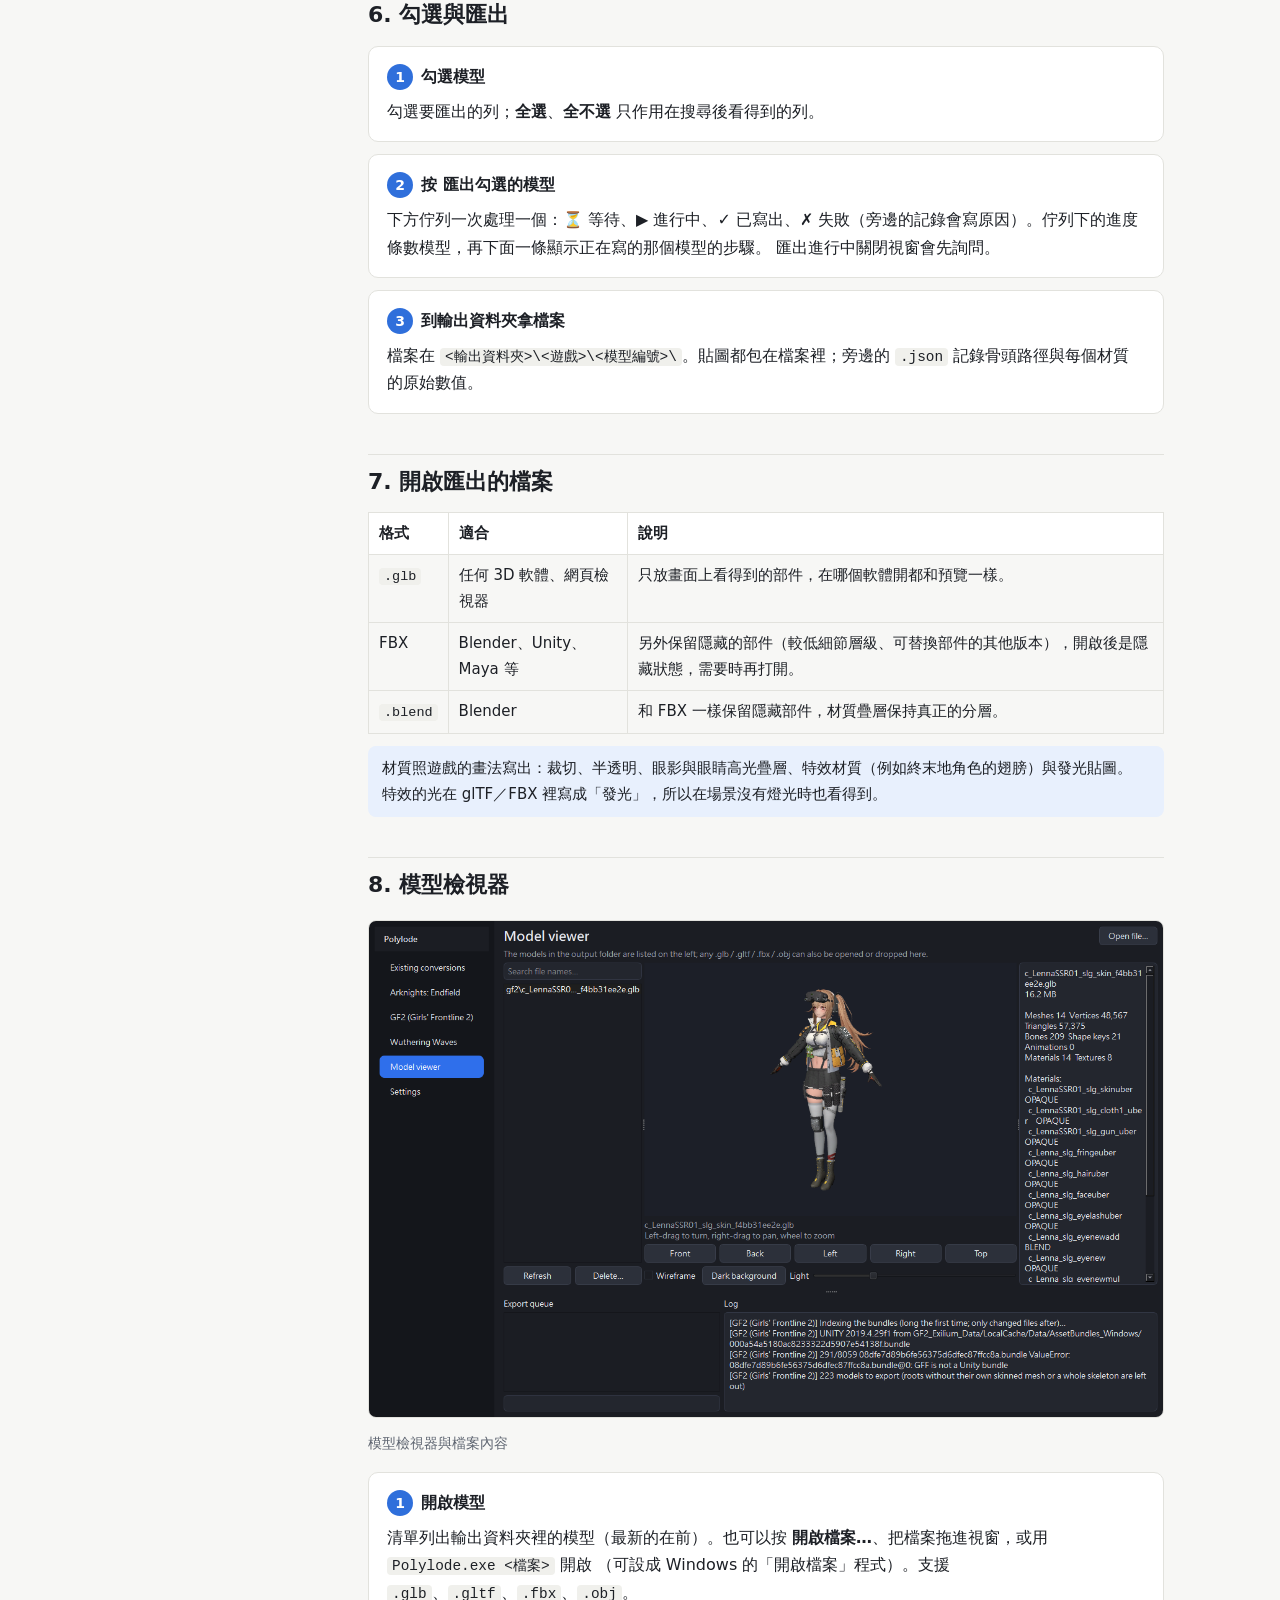
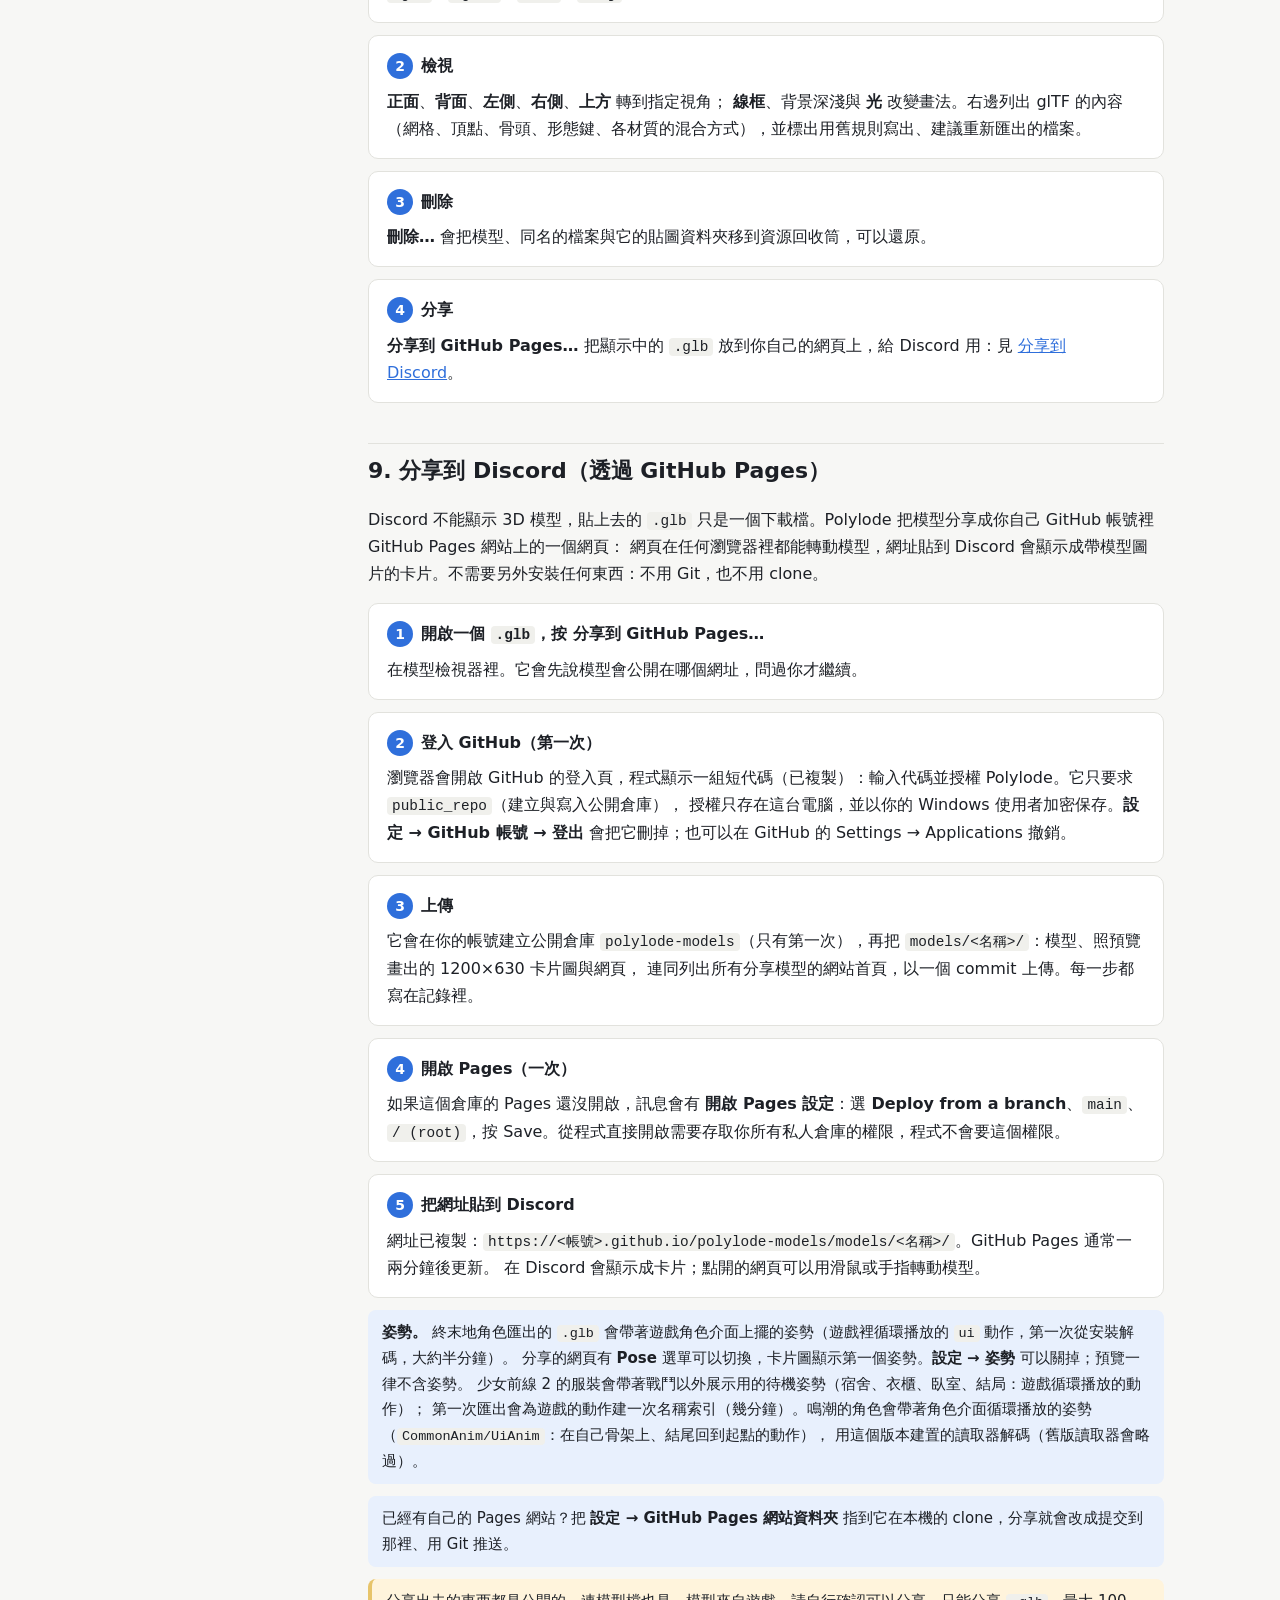
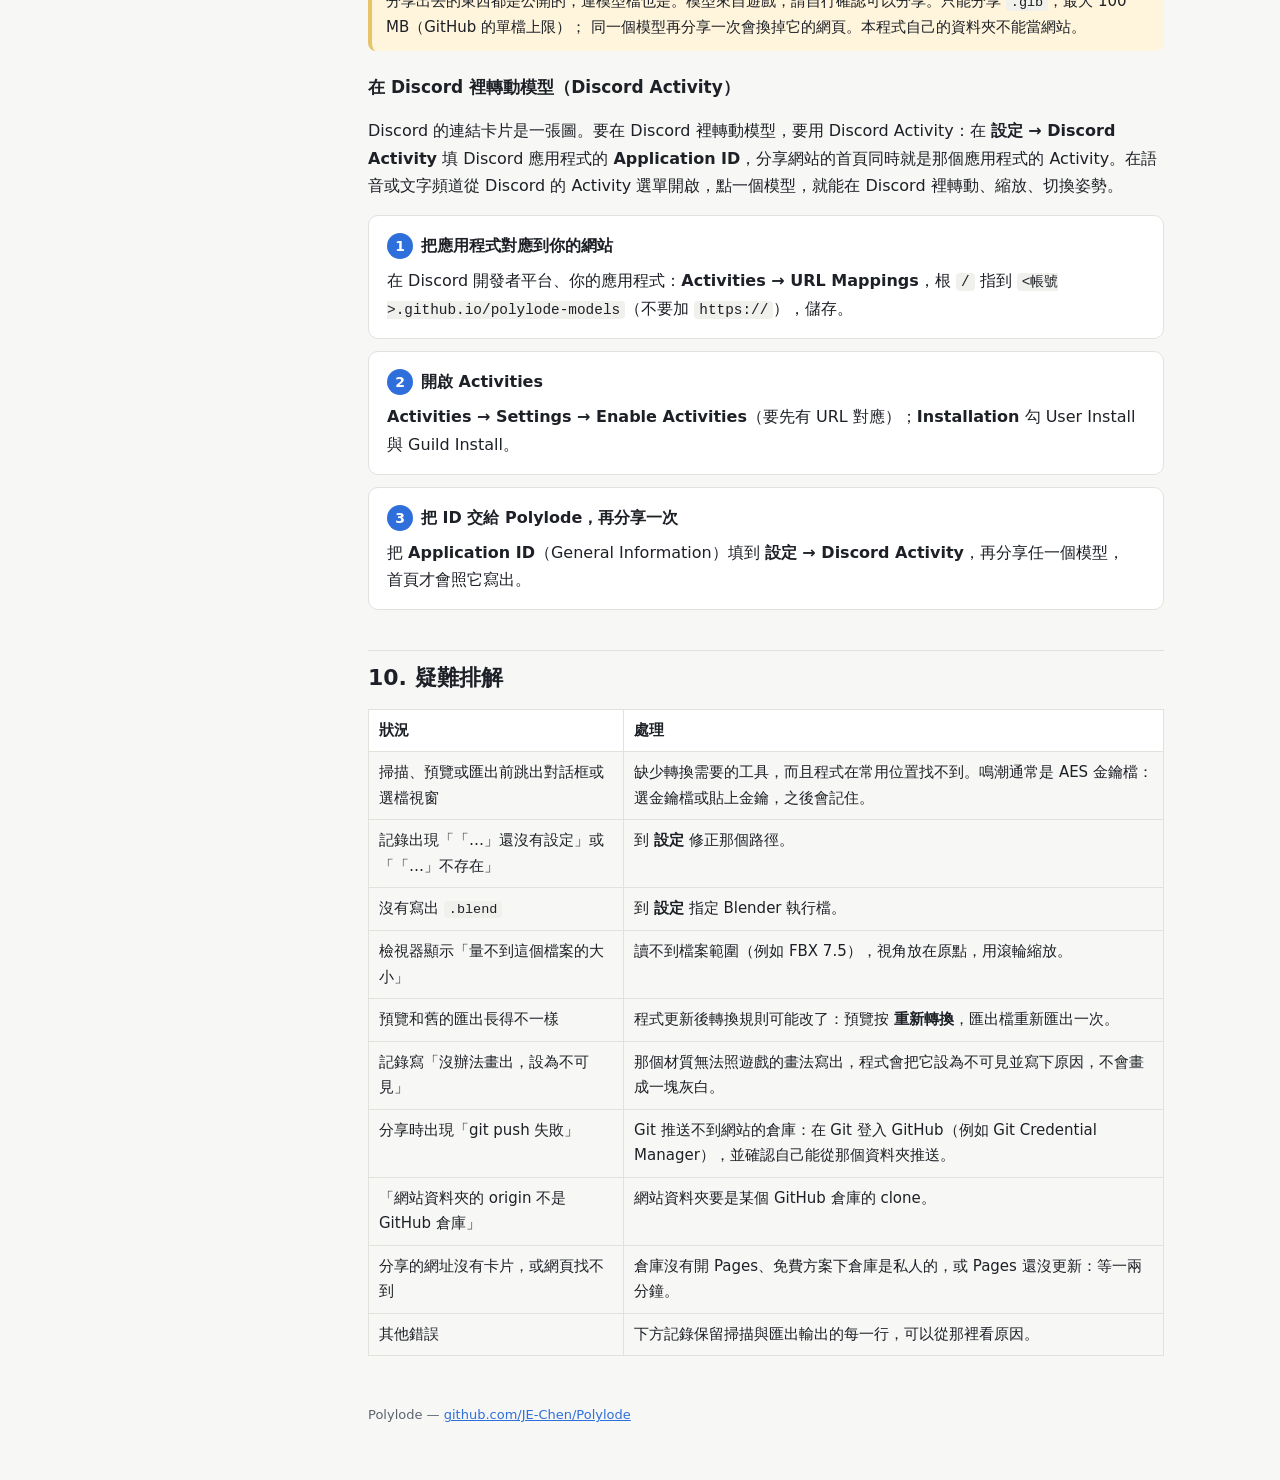
==== commit c94e9723: "Make the shared site's front page a Discord Activity A link card in Discord is a picture; a Discord " ====
--- a/docs/zh-TW/index.html
+++ b/docs/zh-TW/index.html
@@ -154,6 +154,20 @@
 <div class="warn">分享出去的東西都是公開的，連模型檔也是。模型來自遊戲，請自行確認可以分享。只能分享 <code>.glb</code>，最大 100 MB（GitHub 的單檔上限）；
 同一個模型再分享一次會換掉它的網頁。本程式自己的資料夾不能當網站。</div>
 
+<h3 id="activity">在 Discord 裡轉動模型（Discord Activity）</h3>
+<p>Discord 的連結卡片是一張圖。要在 Discord 裡轉動模型，要用 Discord Activity：在 <span class="ui">設定 → Discord Activity</span>
+填 Discord 應用程式的 <b>Application ID</b>，分享網站的首頁同時就是那個應用程式的 Activity。在語音或文字頻道從 Discord 的
+Activity 選單開啟，點一個模型，就能在 Discord 裡轉動、縮放、切換姿勢。</p>
+<div class="step"><span class="n">1</span><strong class="title">把應用程式對應到你的網站</strong>
+  <p>在 Discord 開發者平台、你的應用程式：<span class="ui">Activities → URL Mappings</span>，根 <code>/</code> 指到
+  <code>&lt;帳號&gt;.github.io/polylode-models</code>（不要加 <code>https://</code>），儲存。</p></div>
+<div class="step"><span class="n">2</span><strong class="title">開啟 Activities</strong>
+  <p><span class="ui">Activities → Settings → Enable Activities</span>（要先有 URL 對應）；<span class="ui">Installation</span>
+  勾 User Install 與 Guild Install。</p></div>
+<div class="step"><span class="n">3</span><strong class="title">把 ID 交給 Polylode，再分享一次</strong>
+  <p>把 <b>Application ID</b>（General Information）填到 <span class="ui">設定 → Discord Activity</span>，再分享任一個模型，
+  首頁才會照它寫出。</p></div>
+
 <h2 id="trouble">10. 疑難排解</h2>
 <table>
   <tr><th>狀況</th><th>處理</th></tr>
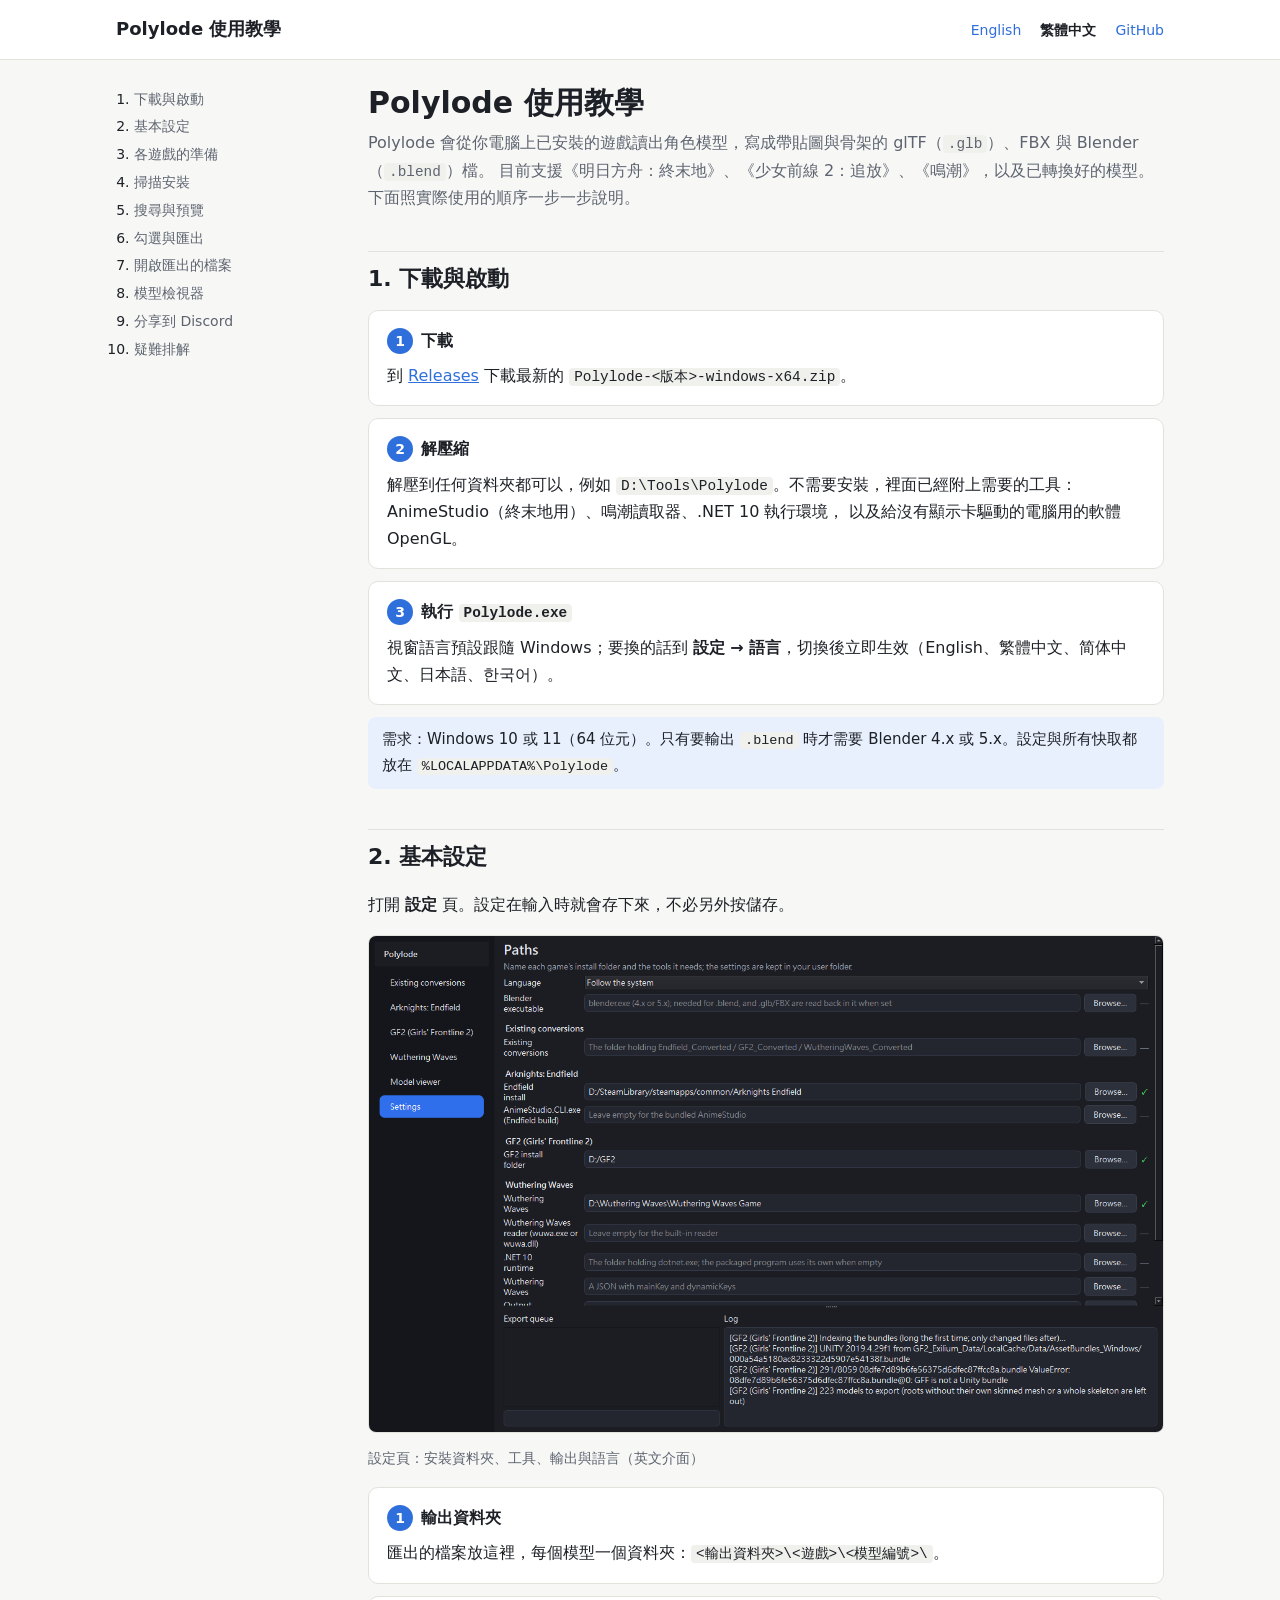
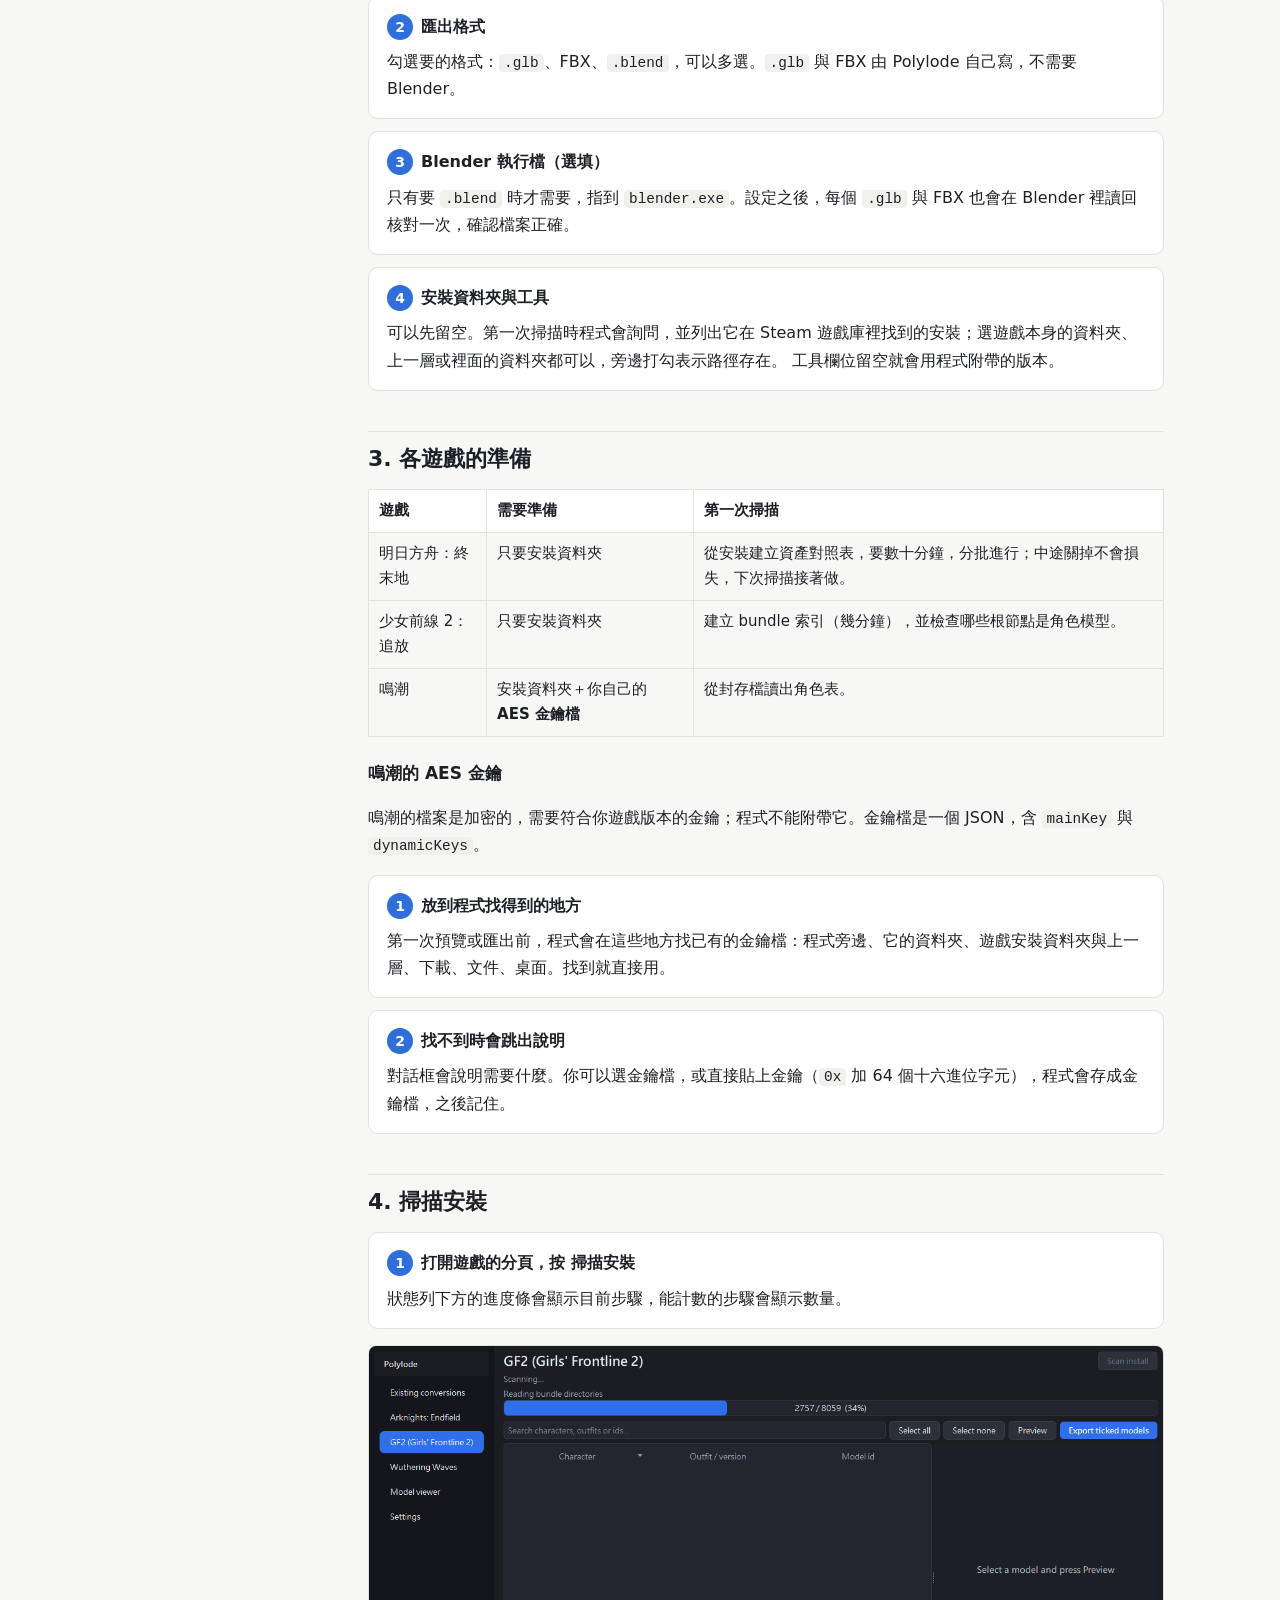
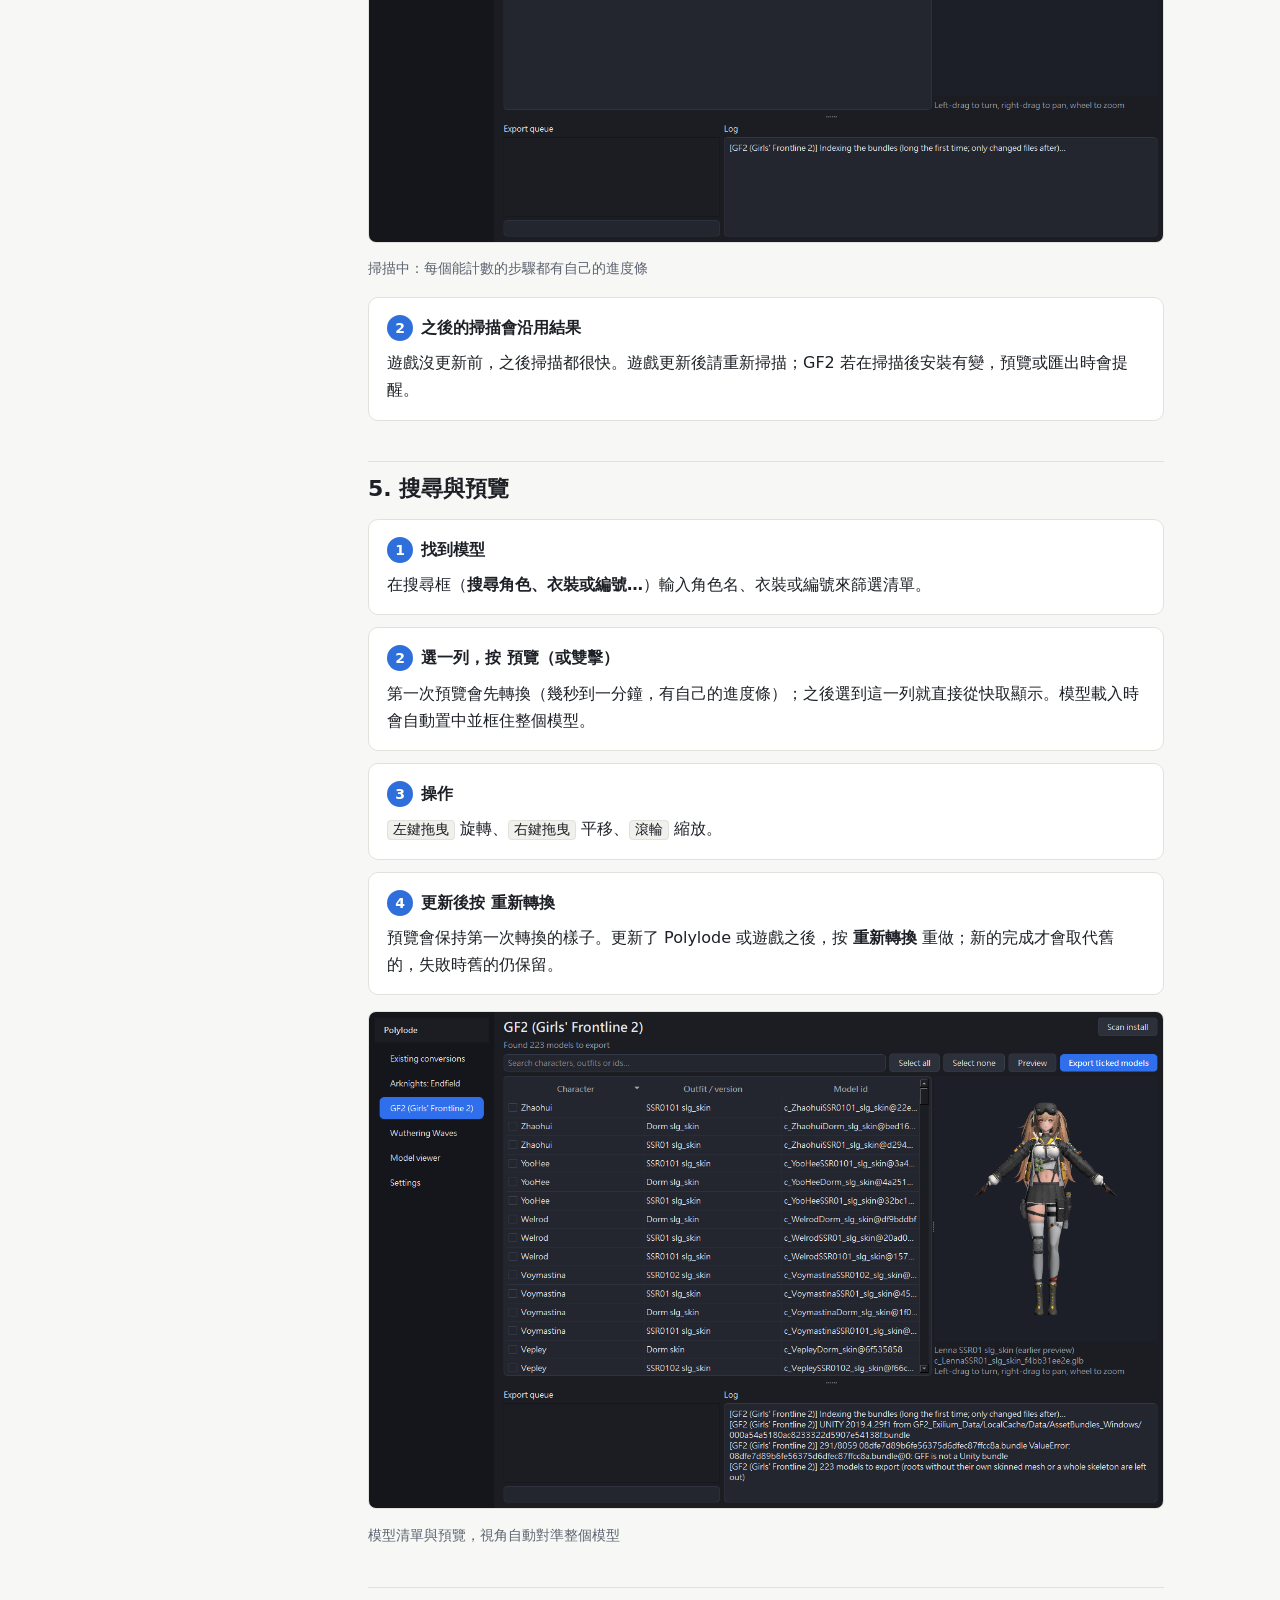
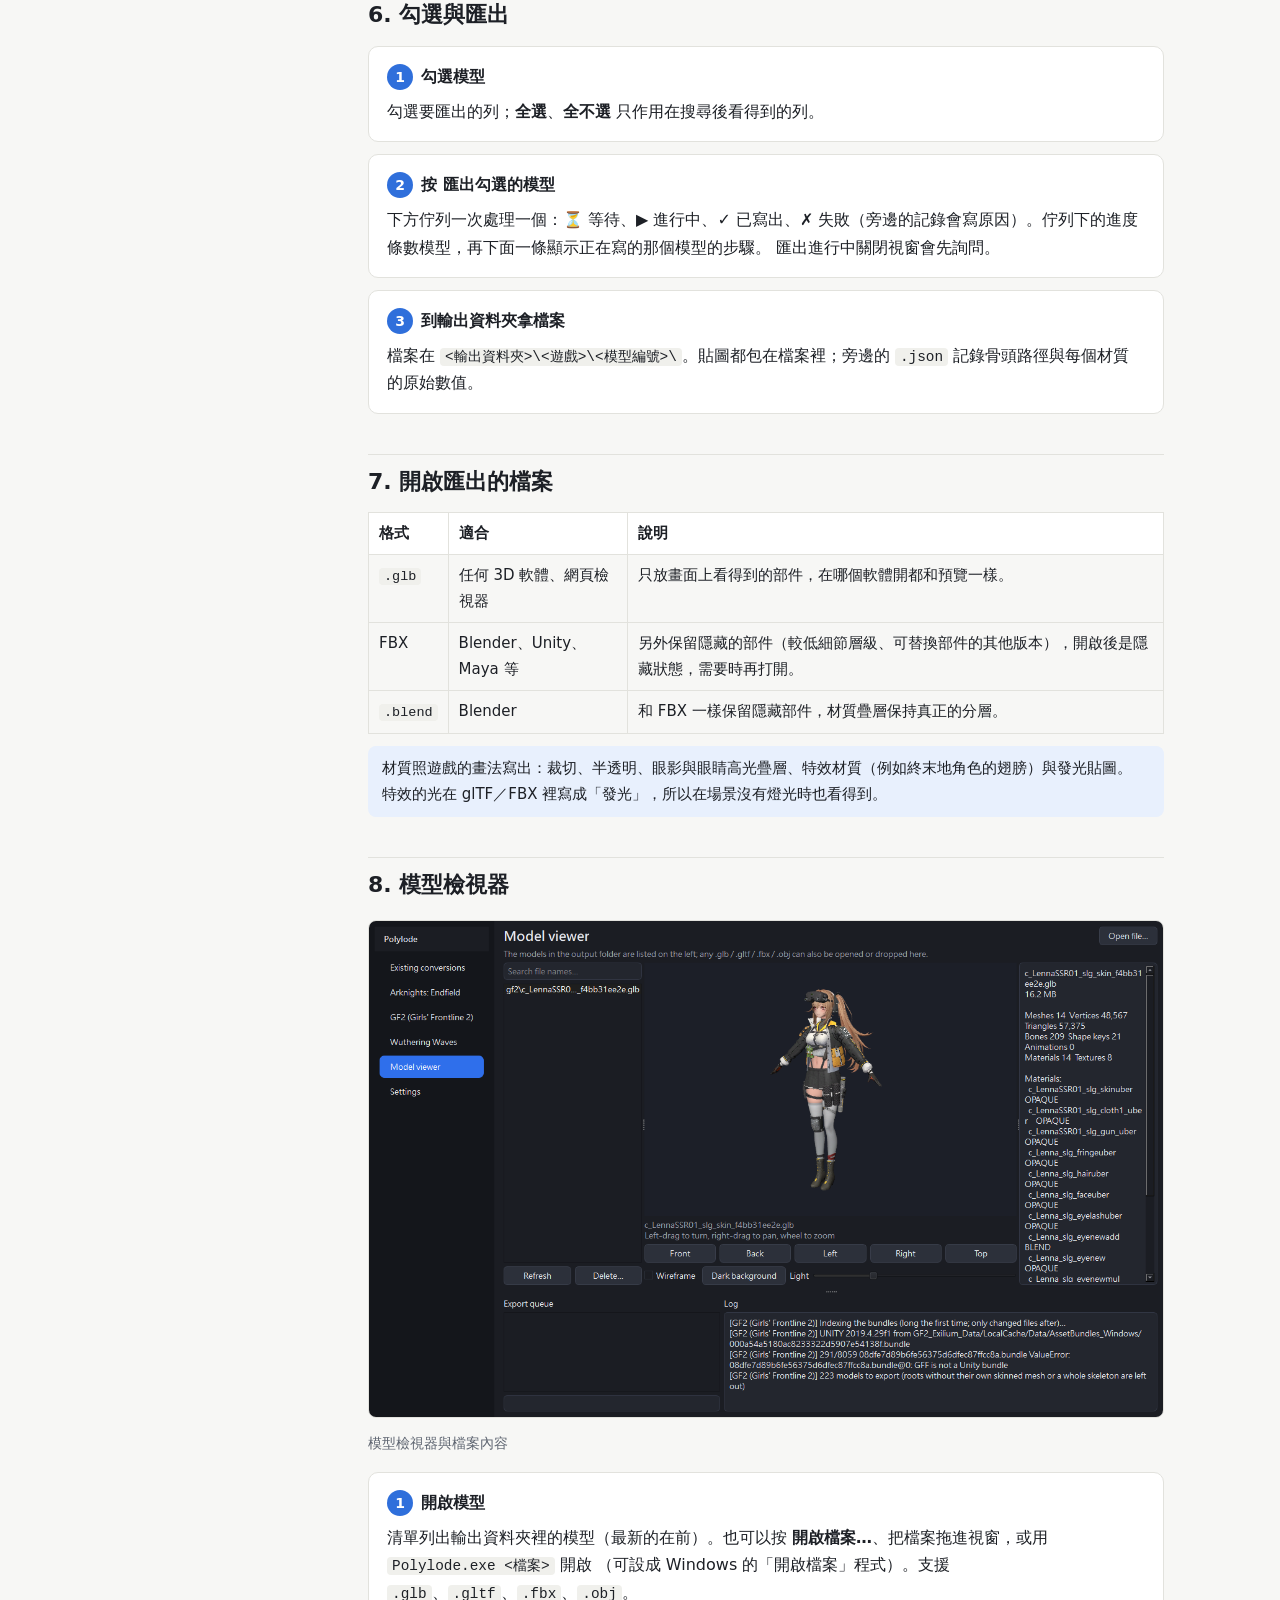
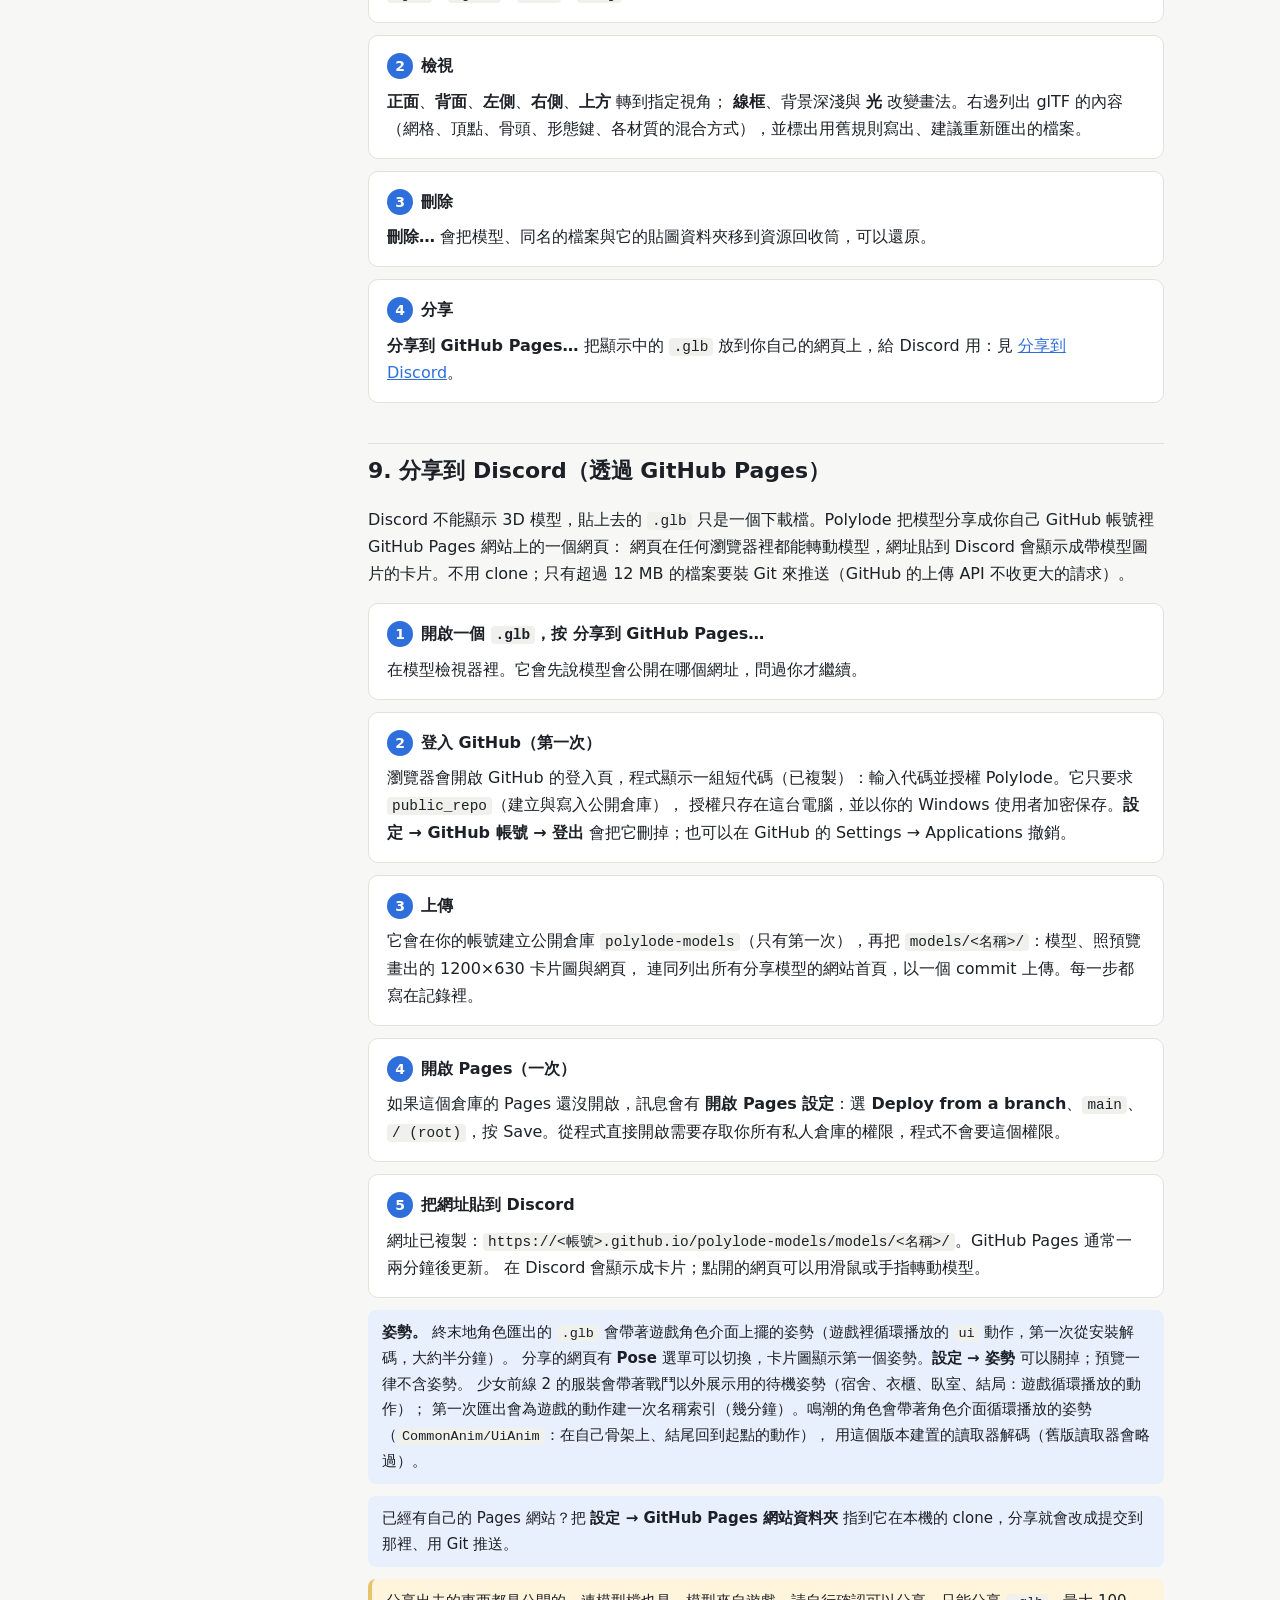
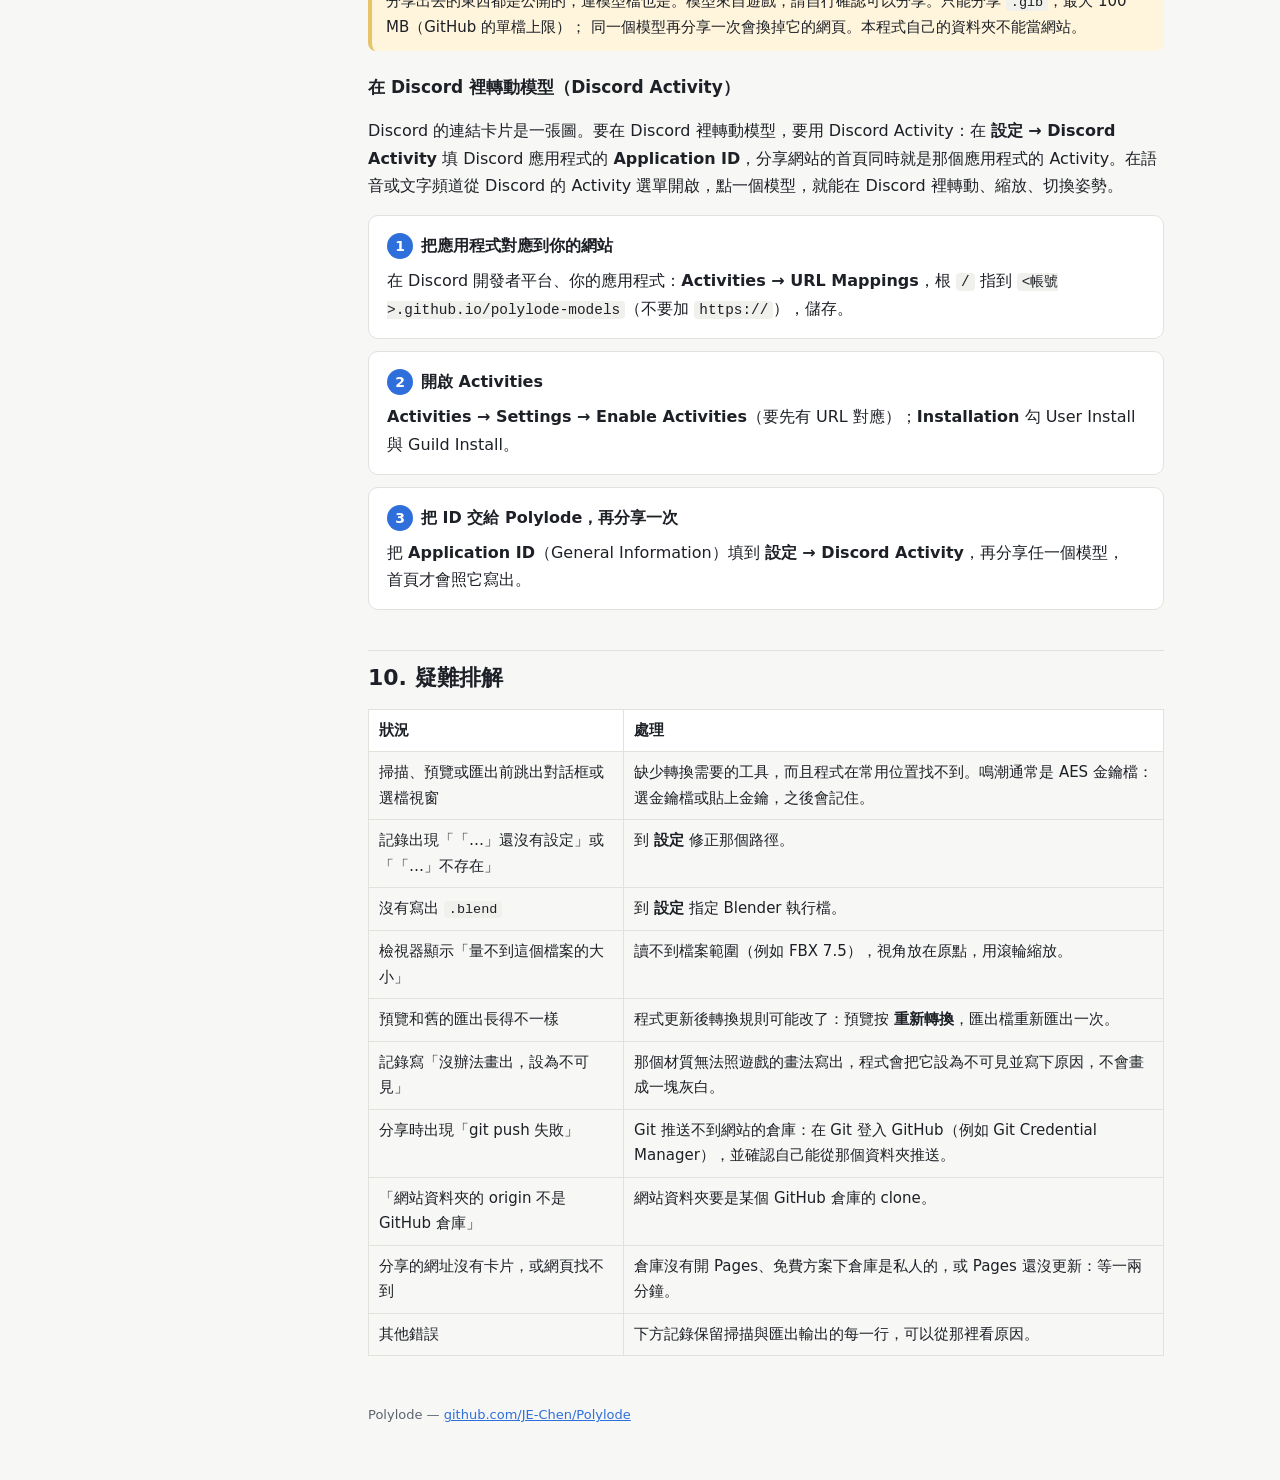
==== commit e52b91dd: "Push large shared files with Git, keep the sign-in on an upload's 401, stop the page turning by itse" ====
--- a/docs/zh-TW/index.html
+++ b/docs/zh-TW/index.html
@@ -130,7 +130,7 @@
 
 <h2 id="share">9. 分享到 Discord（透過 GitHub Pages）</h2>
 <p>Discord 不能顯示 3D 模型，貼上去的 <code>.glb</code> 只是一個下載檔。Polylode 把模型分享成你自己 GitHub 帳號裡 GitHub Pages 網站上的一個網頁：
-網頁在任何瀏覽器裡都能轉動模型，網址貼到 Discord 會顯示成帶模型圖片的卡片。不需要另外安裝任何東西：不用 Git，也不用 clone。</p>
+網頁在任何瀏覽器裡都能轉動模型，網址貼到 Discord 會顯示成帶模型圖片的卡片。不用 clone；只有超過 12 MB 的檔案要裝 Git 來推送（GitHub 的上傳 API 不收更大的請求）。</p>
 <div class="step"><span class="n">1</span><strong class="title">開啟一個 <code>.glb</code>，按 <span class="ui">分享到 GitHub Pages…</span></strong>
   <p>在模型檢視器裡。它會先說模型會公開在哪個網址，問過你才繼續。</p></div>
 <div class="step"><span class="n">2</span><strong class="title">登入 GitHub（第一次）</strong>
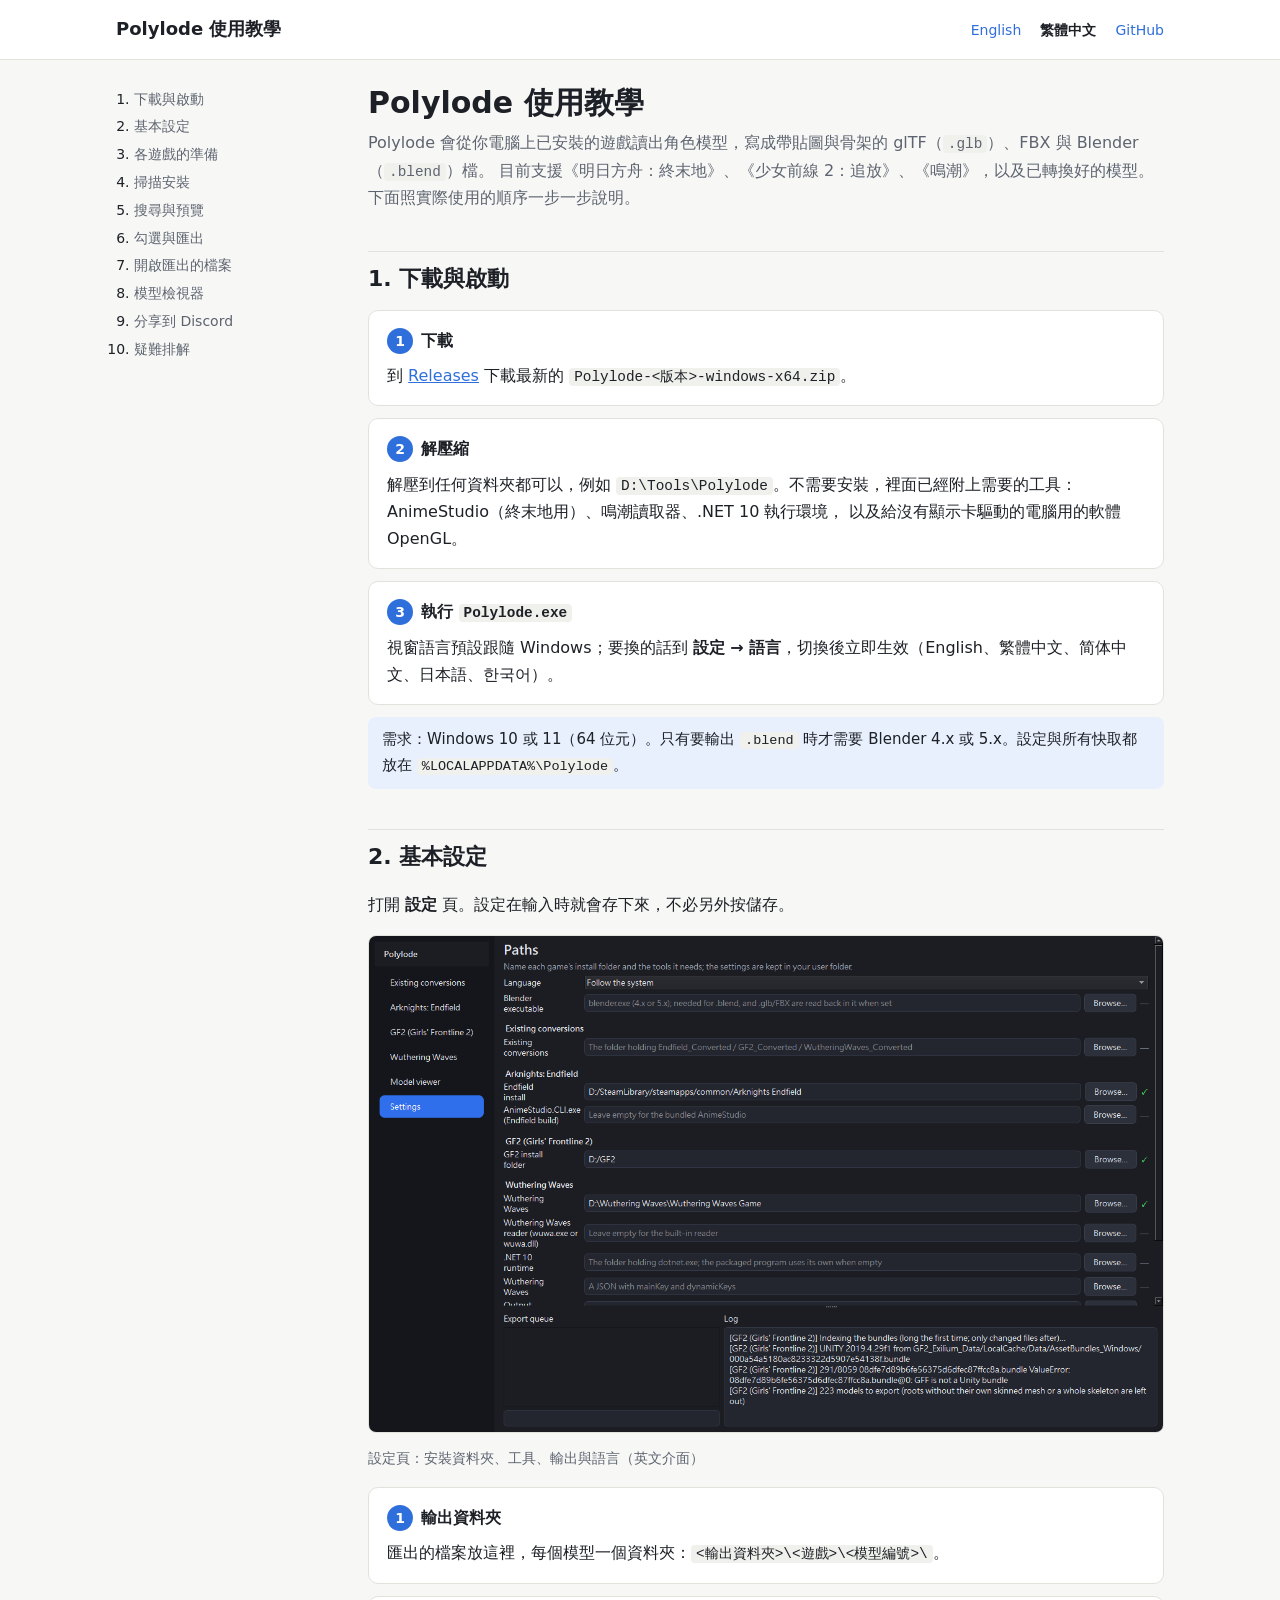
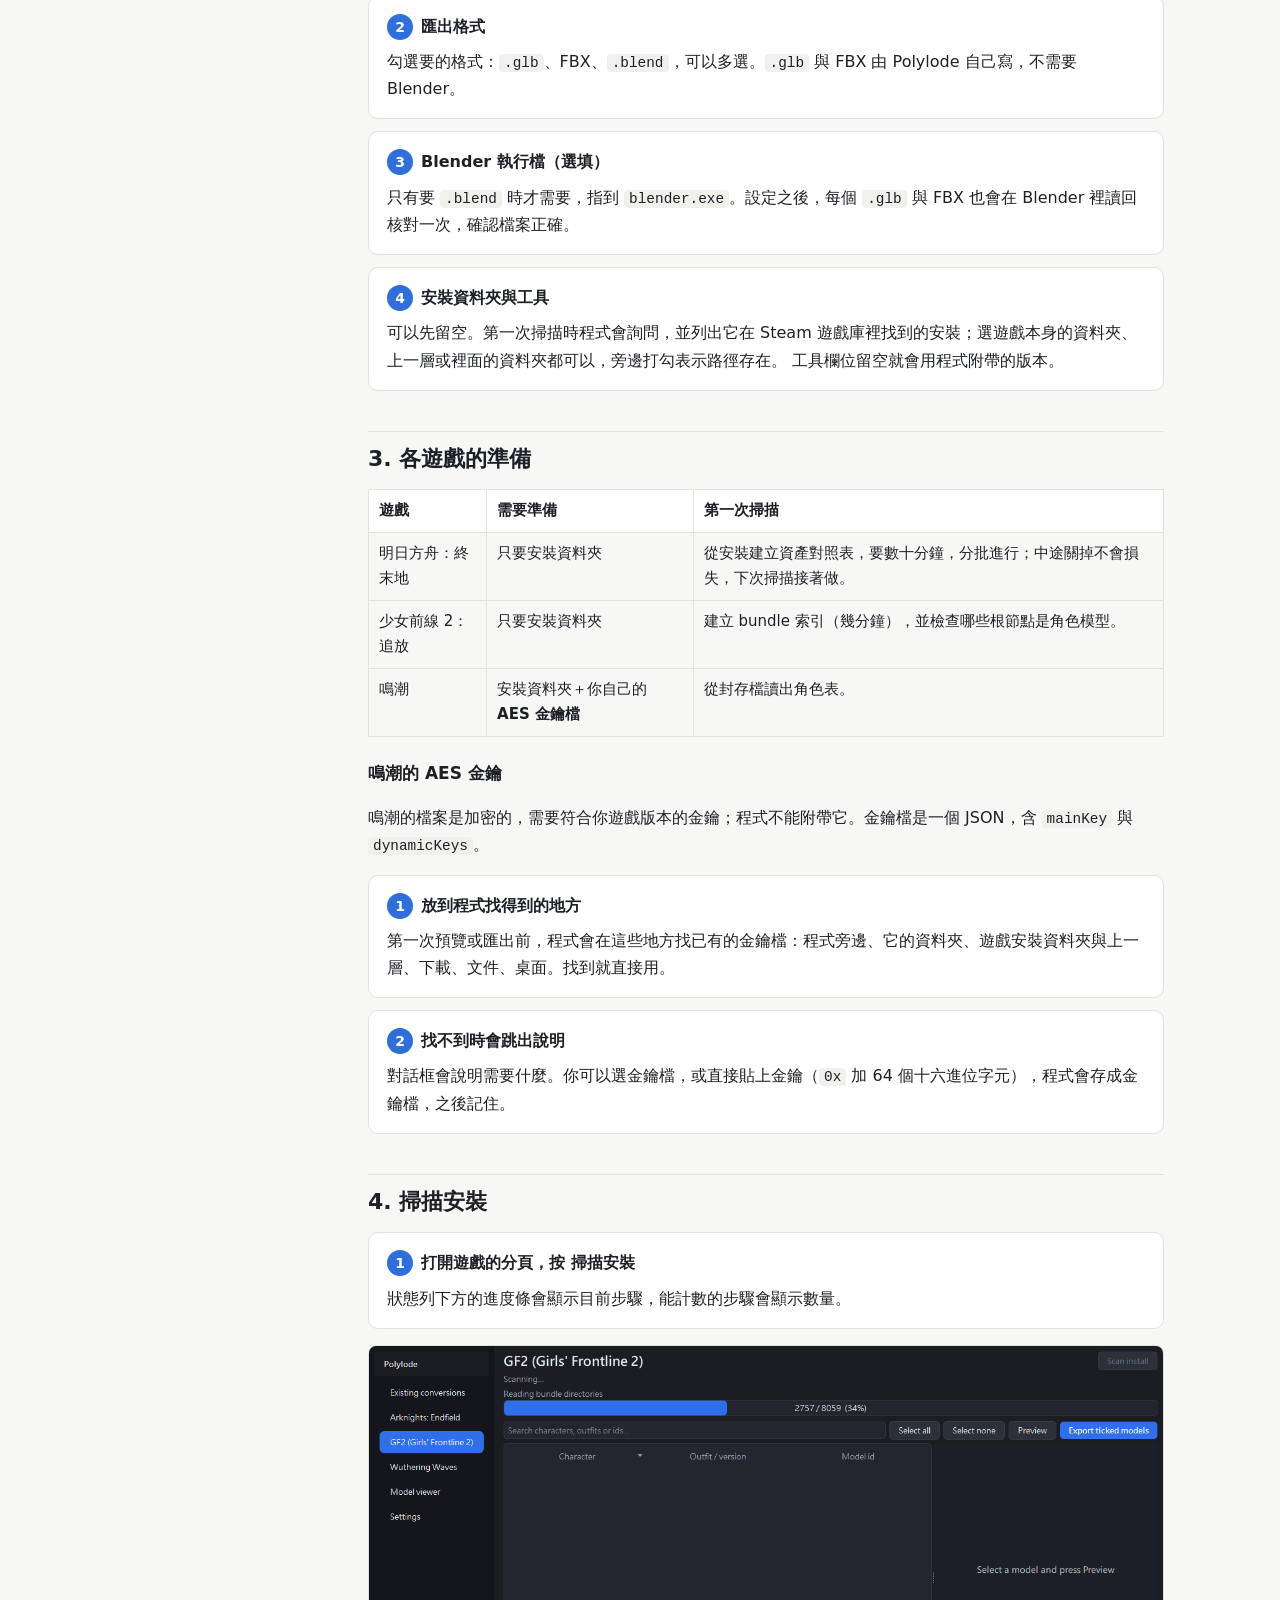
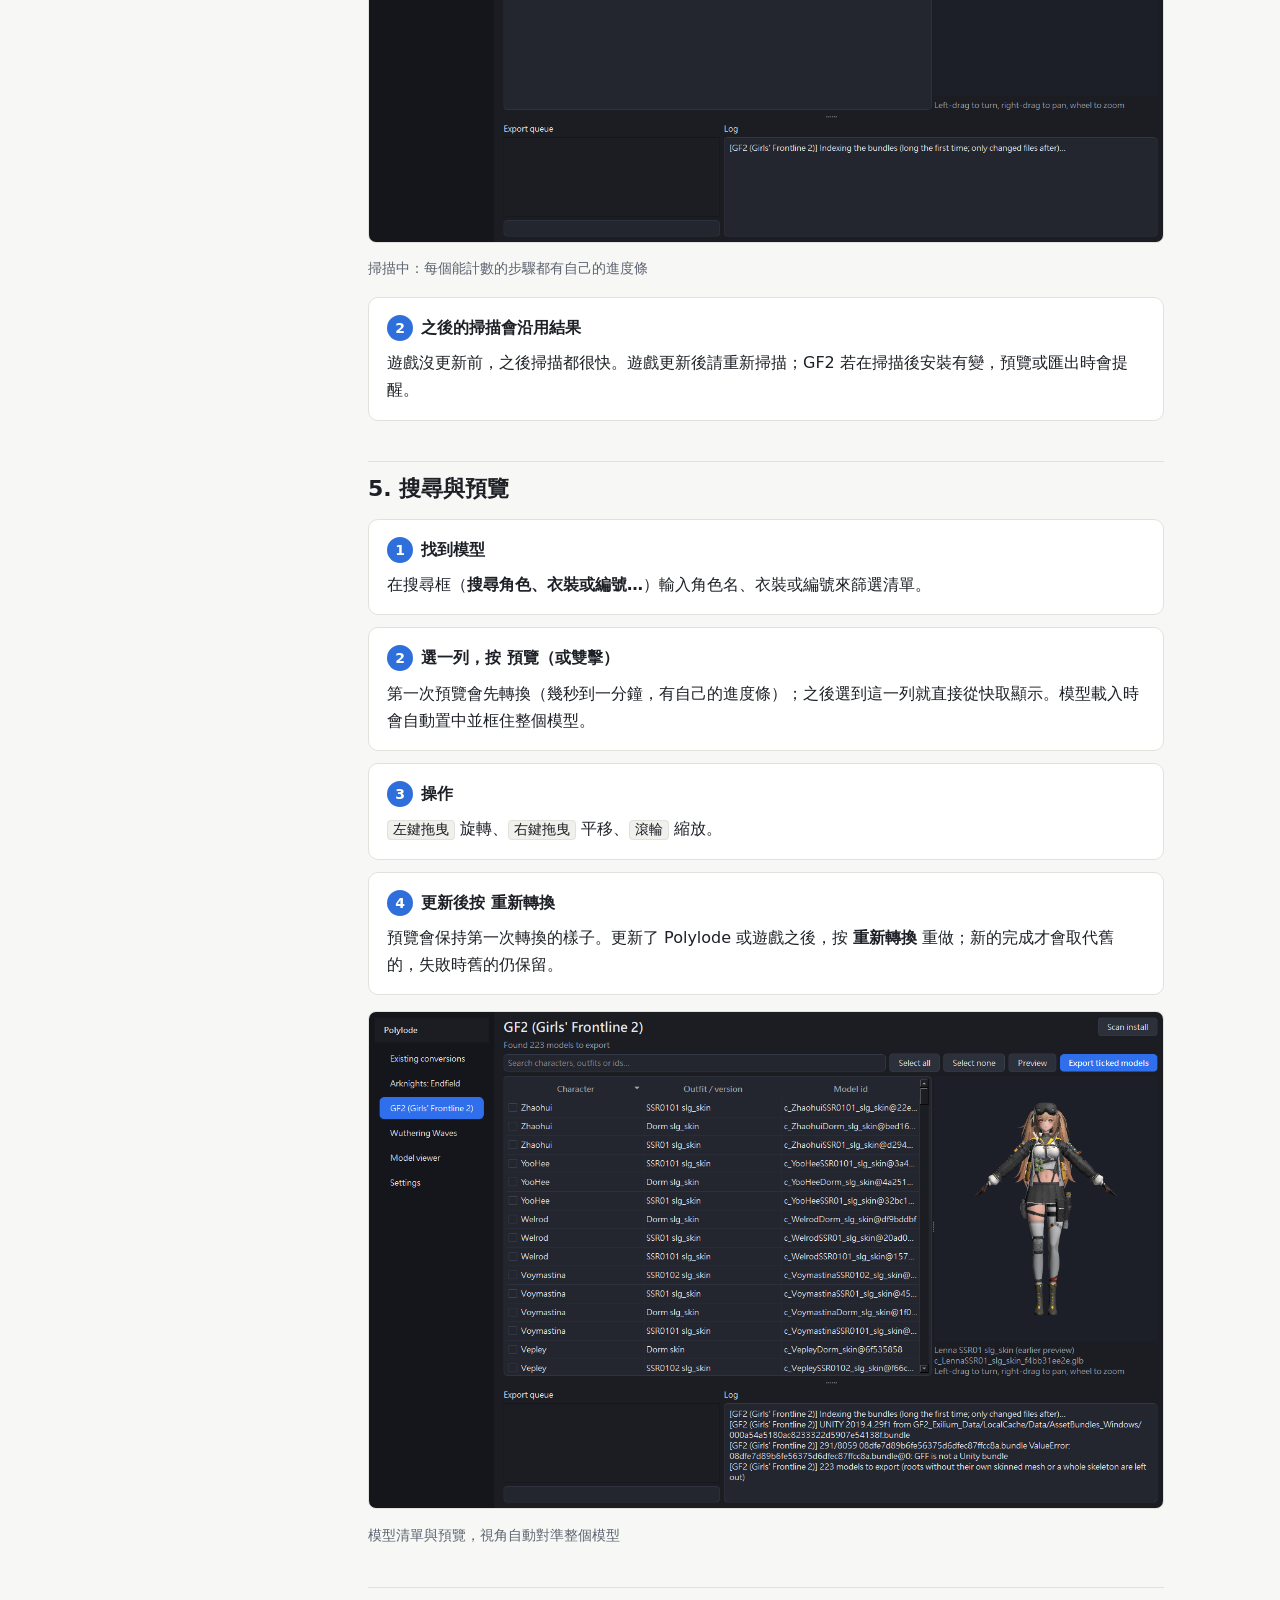
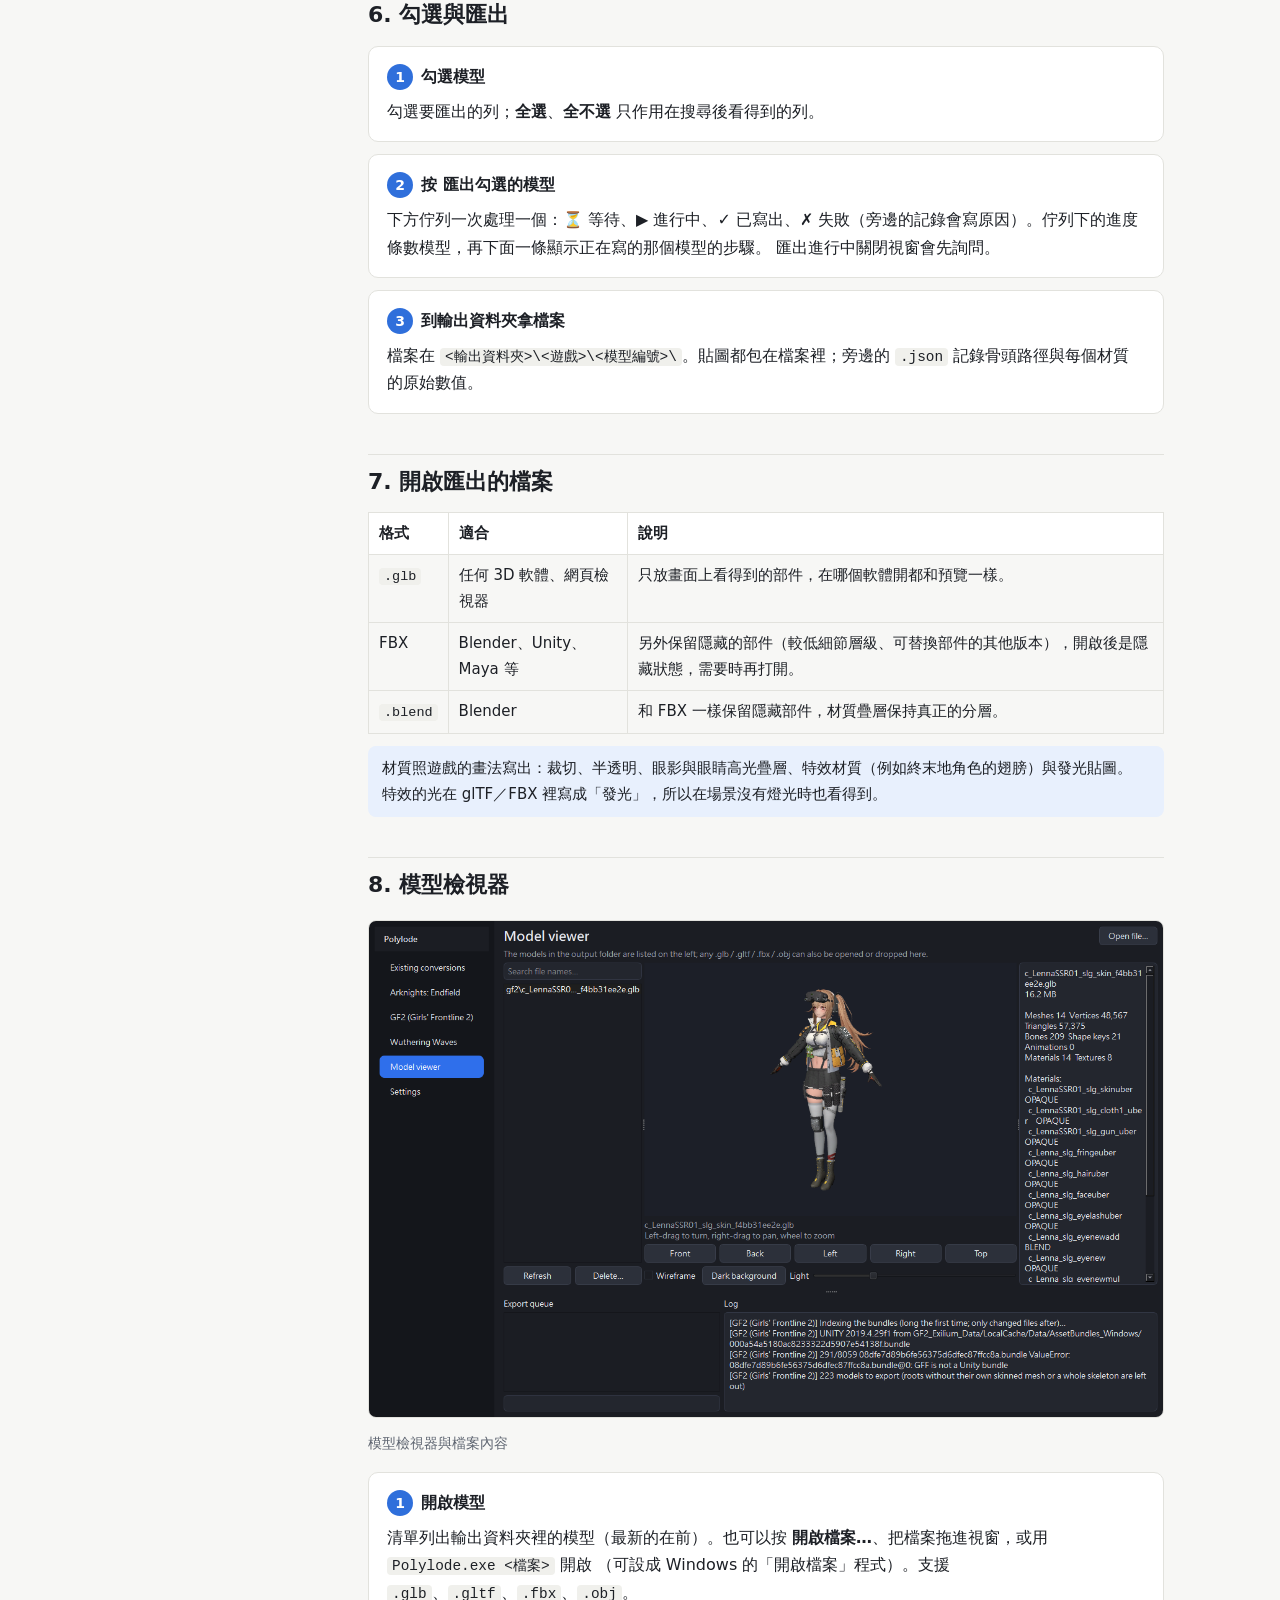
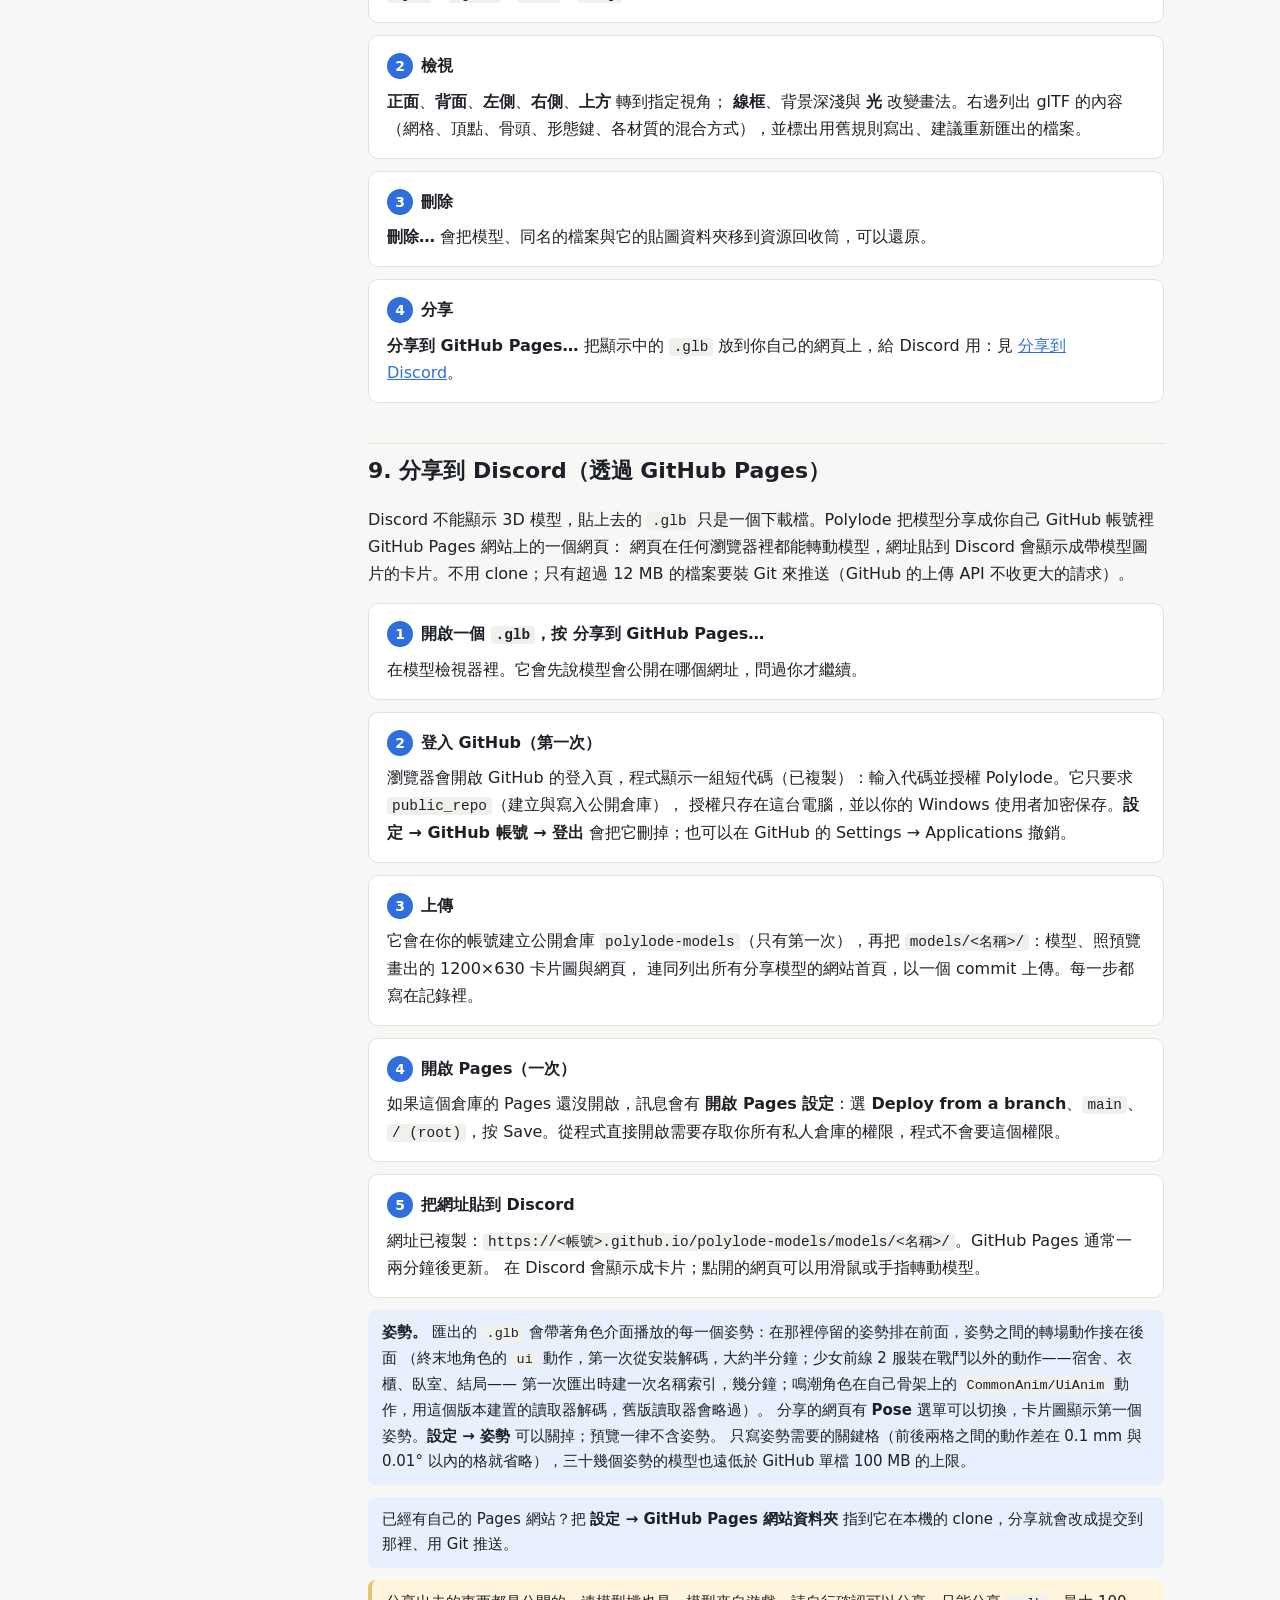
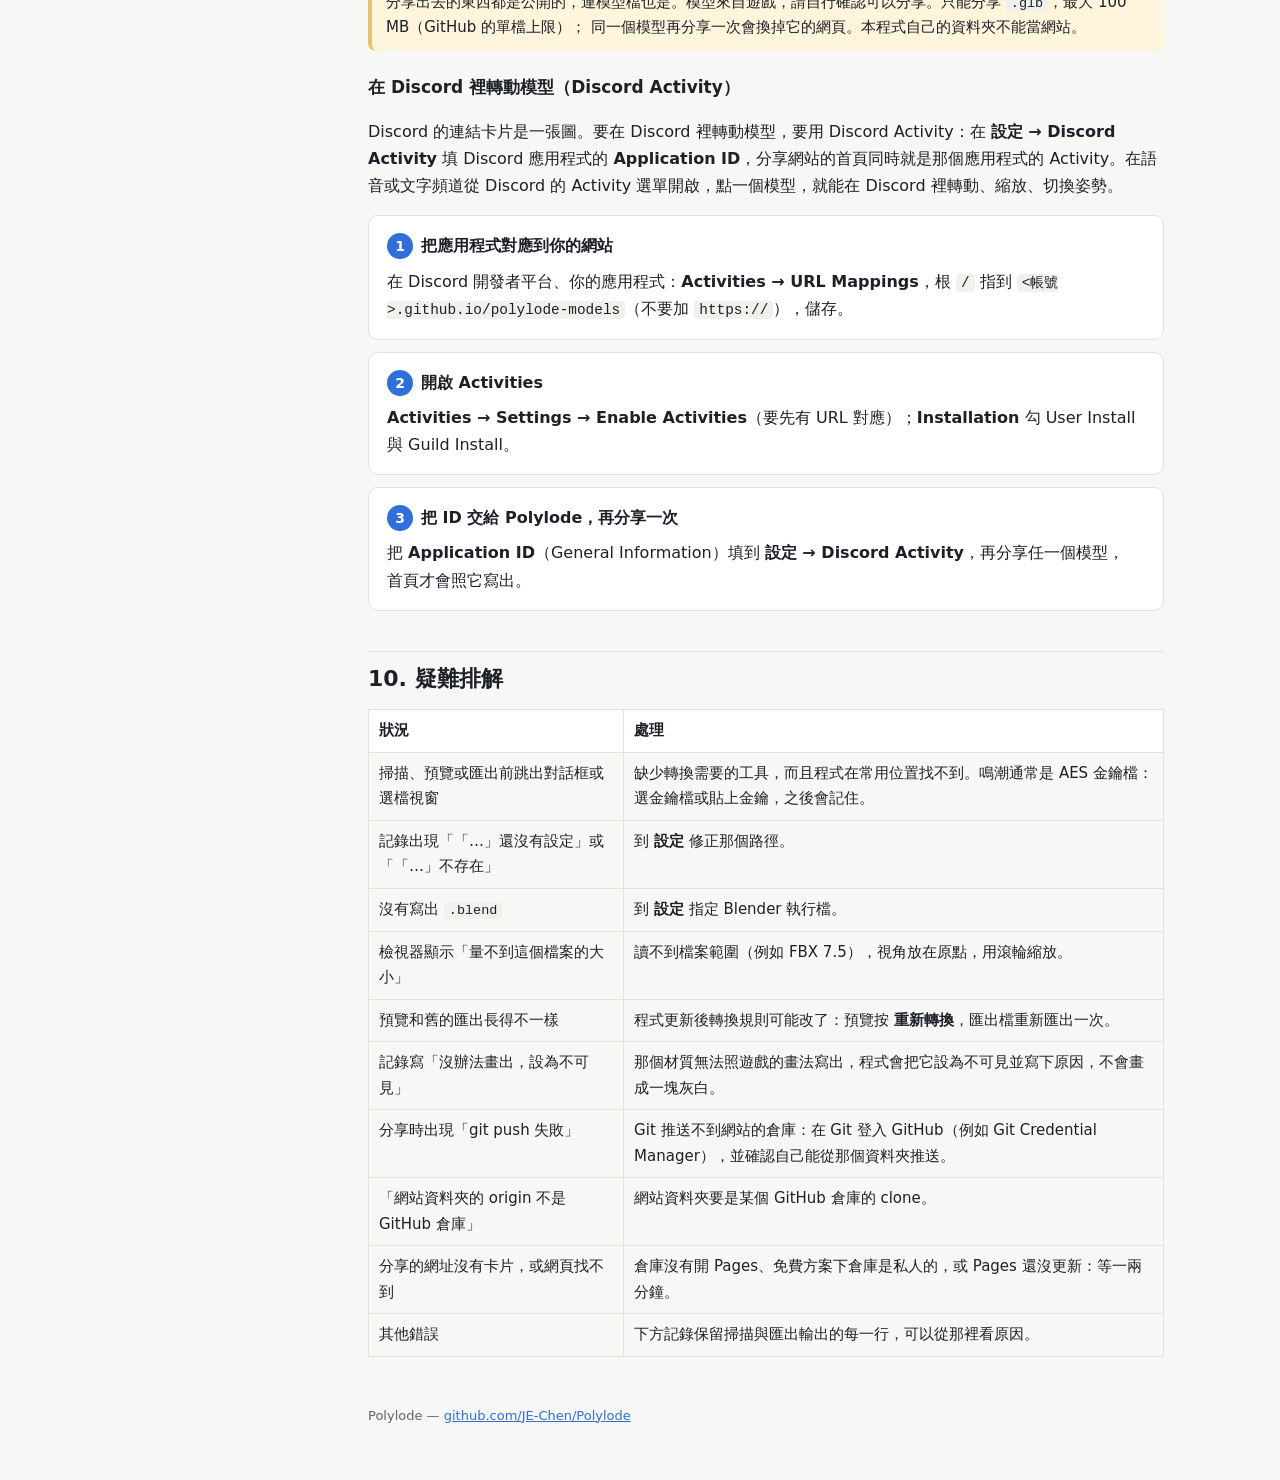
==== commit e6f512dc: "Export every display pose, held ones first, and write only the keys a pose needs Only the clips the " ====
--- a/docs/zh-TW/index.html
+++ b/docs/zh-TW/index.html
@@ -145,11 +145,11 @@
 <div class="step"><span class="n">5</span><strong class="title">把網址貼到 Discord</strong>
   <p>網址已複製：<code>https://&lt;帳號&gt;.github.io/polylode-models/models/&lt;名稱&gt;/</code>。GitHub Pages 通常一兩分鐘後更新。
   在 Discord 會顯示成卡片；點開的網頁可以用滑鼠或手指轉動模型。</p></div>
-<div class="note"><b>姿勢。</b> 終末地角色匯出的 <code>.glb</code> 會帶著遊戲角色介面上擺的姿勢（遊戲裡循環播放的 <code>ui</code> 動作，第一次從安裝解碼，大約半分鐘）。
+<div class="note"><b>姿勢。</b> 匯出的 <code>.glb</code> 會帶著角色介面播放的每一個姿勢：在那裡停留的姿勢排在前面，姿勢之間的轉場動作接在後面
+（終末地角色的 <code>ui</code> 動作，第一次從安裝解碼，大約半分鐘；少女前線 2 服裝在戰鬥以外的動作——宿舍、衣櫃、臥室、結局——
+第一次匯出時建一次名稱索引，幾分鐘；鳴潮角色在自己骨架上的 <code>CommonAnim/UiAnim</code> 動作，用這個版本建置的讀取器解碼，舊版讀取器會略過）。
 分享的網頁有 <span class="ui">Pose</span> 選單可以切換，卡片圖顯示第一個姿勢。<span class="ui">設定 → 姿勢</span> 可以關掉；預覽一律不含姿勢。
-少女前線 2 的服裝會帶著戰鬥以外展示用的待機姿勢（宿舍、衣櫃、臥室、結局：遊戲循環播放的動作）；
-第一次匯出會為遊戲的動作建一次名稱索引（幾分鐘）。鳴潮的角色會帶著角色介面循環播放的姿勢（<code>CommonAnim/UiAnim</code>：在自己骨架上、結尾回到起點的動作），
-用這個版本建置的讀取器解碼（舊版讀取器會略過）。</div>
+只寫姿勢需要的關鍵格（前後兩格之間的動作差在 0.1 mm 與 0.01° 以內的格就省略），三十幾個姿勢的模型也遠低於 GitHub 單檔 100 MB 的上限。</div>
 <div class="note">已經有自己的 Pages 網站？把 <span class="ui">設定 → GitHub Pages 網站資料夾</span> 指到它在本機的 clone，分享就會改成提交到那裡、用 Git 推送。</div>
 <div class="warn">分享出去的東西都是公開的，連模型檔也是。模型來自遊戲，請自行確認可以分享。只能分享 <code>.glb</code>，最大 100 MB（GitHub 的單檔上限）；
 同一個模型再分享一次會換掉它的網頁。本程式自己的資料夾不能當網站。</div>
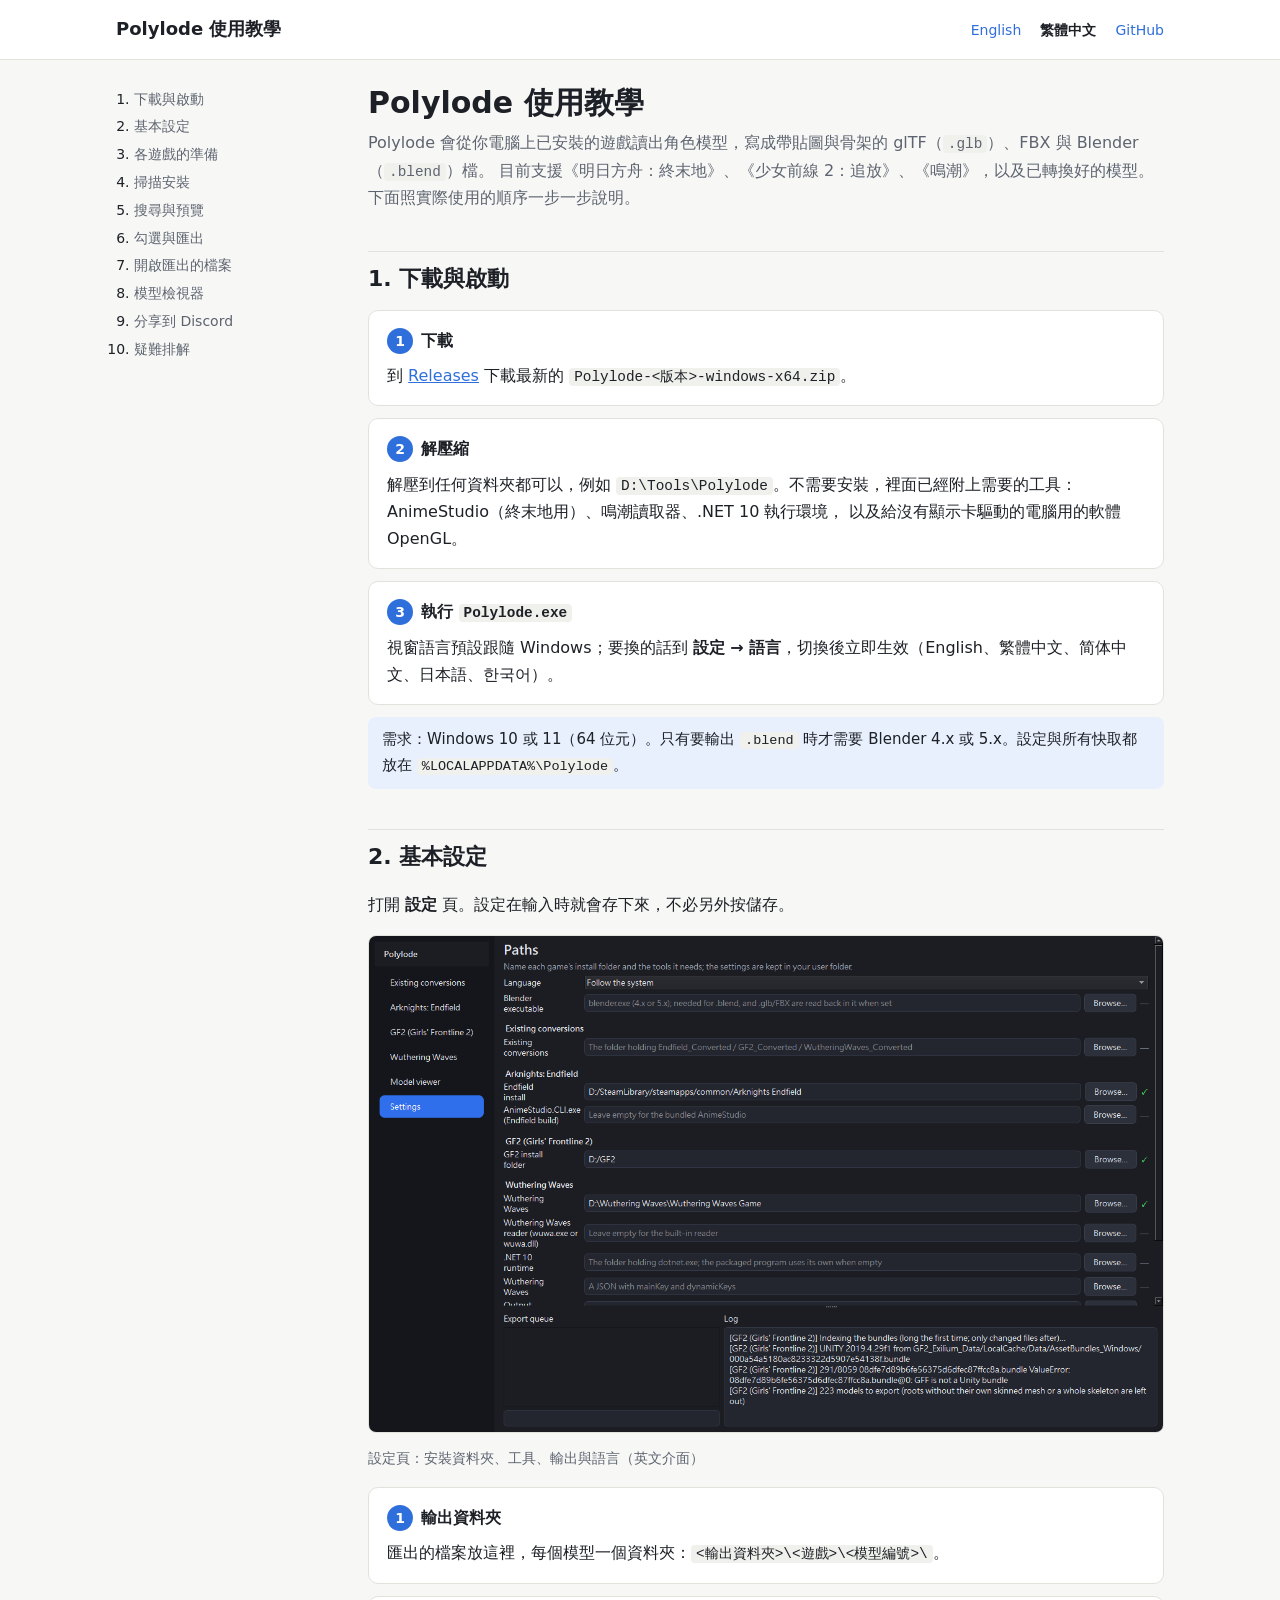
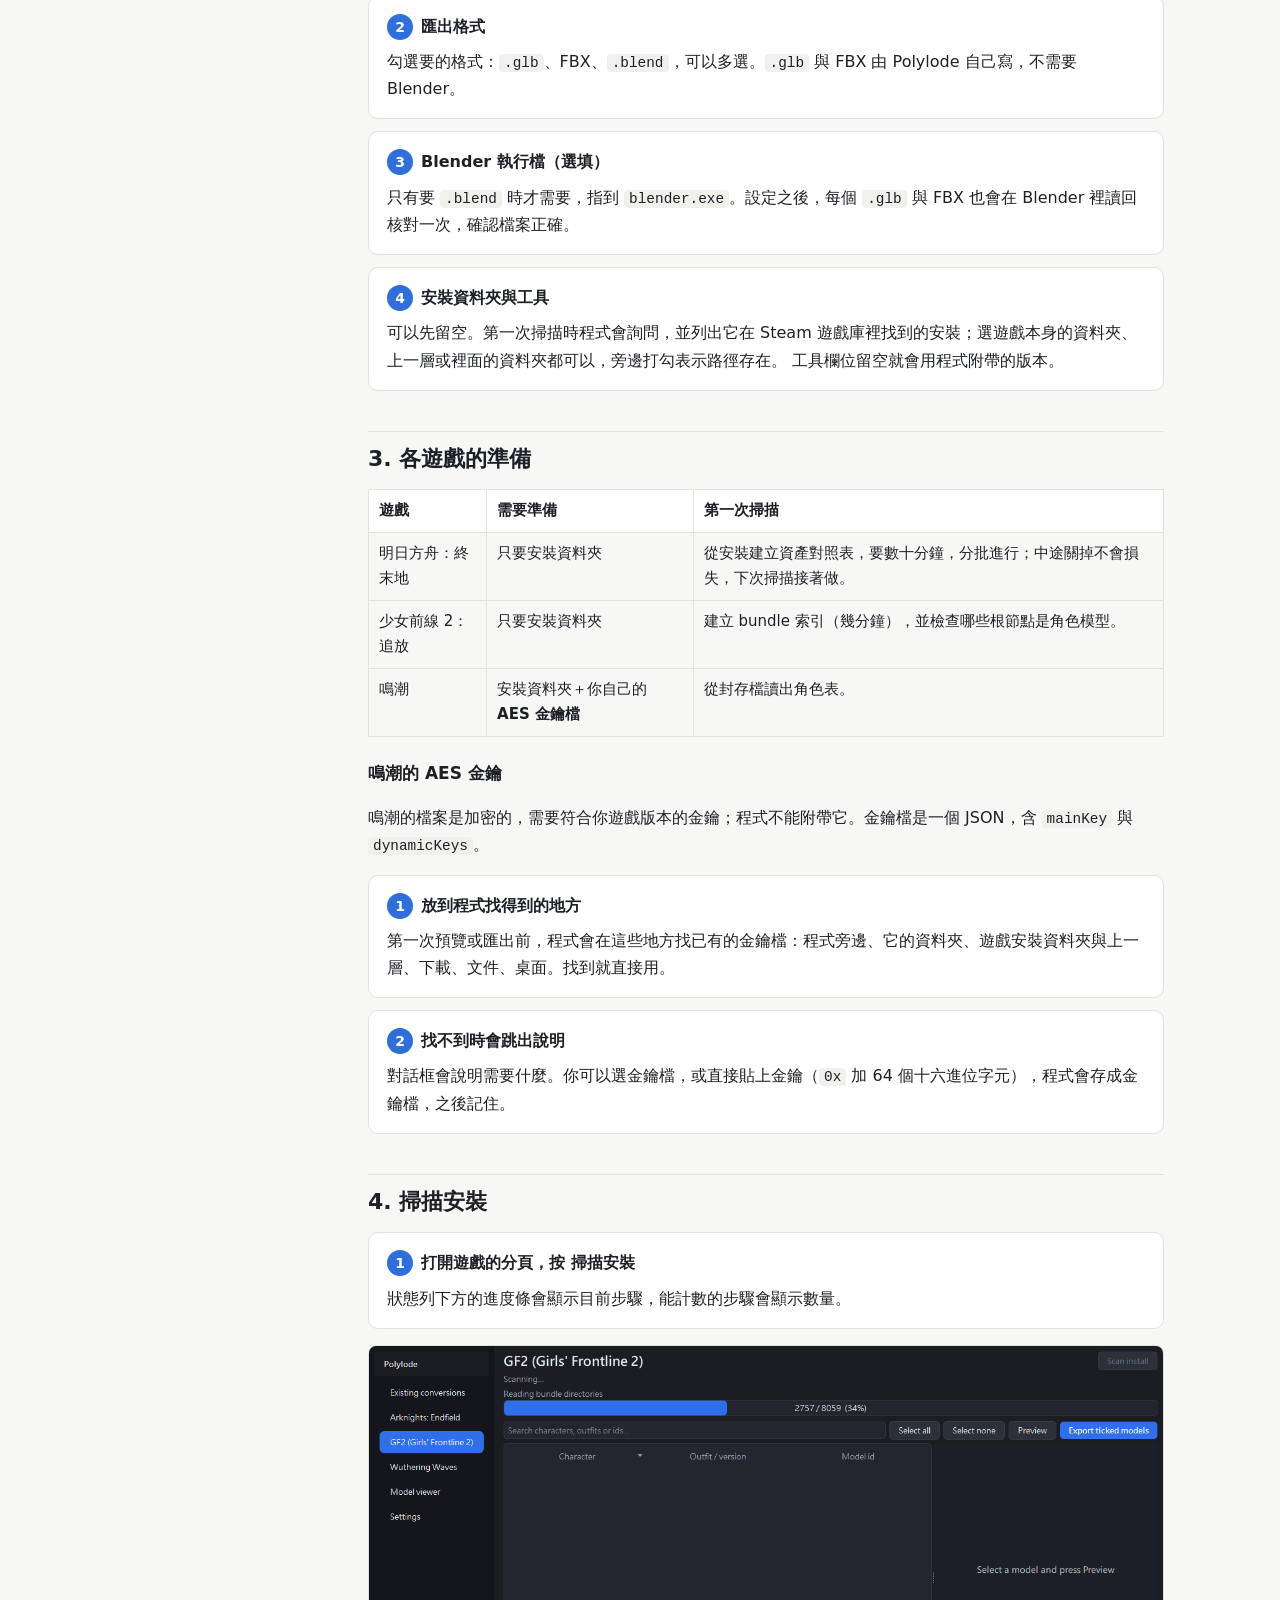
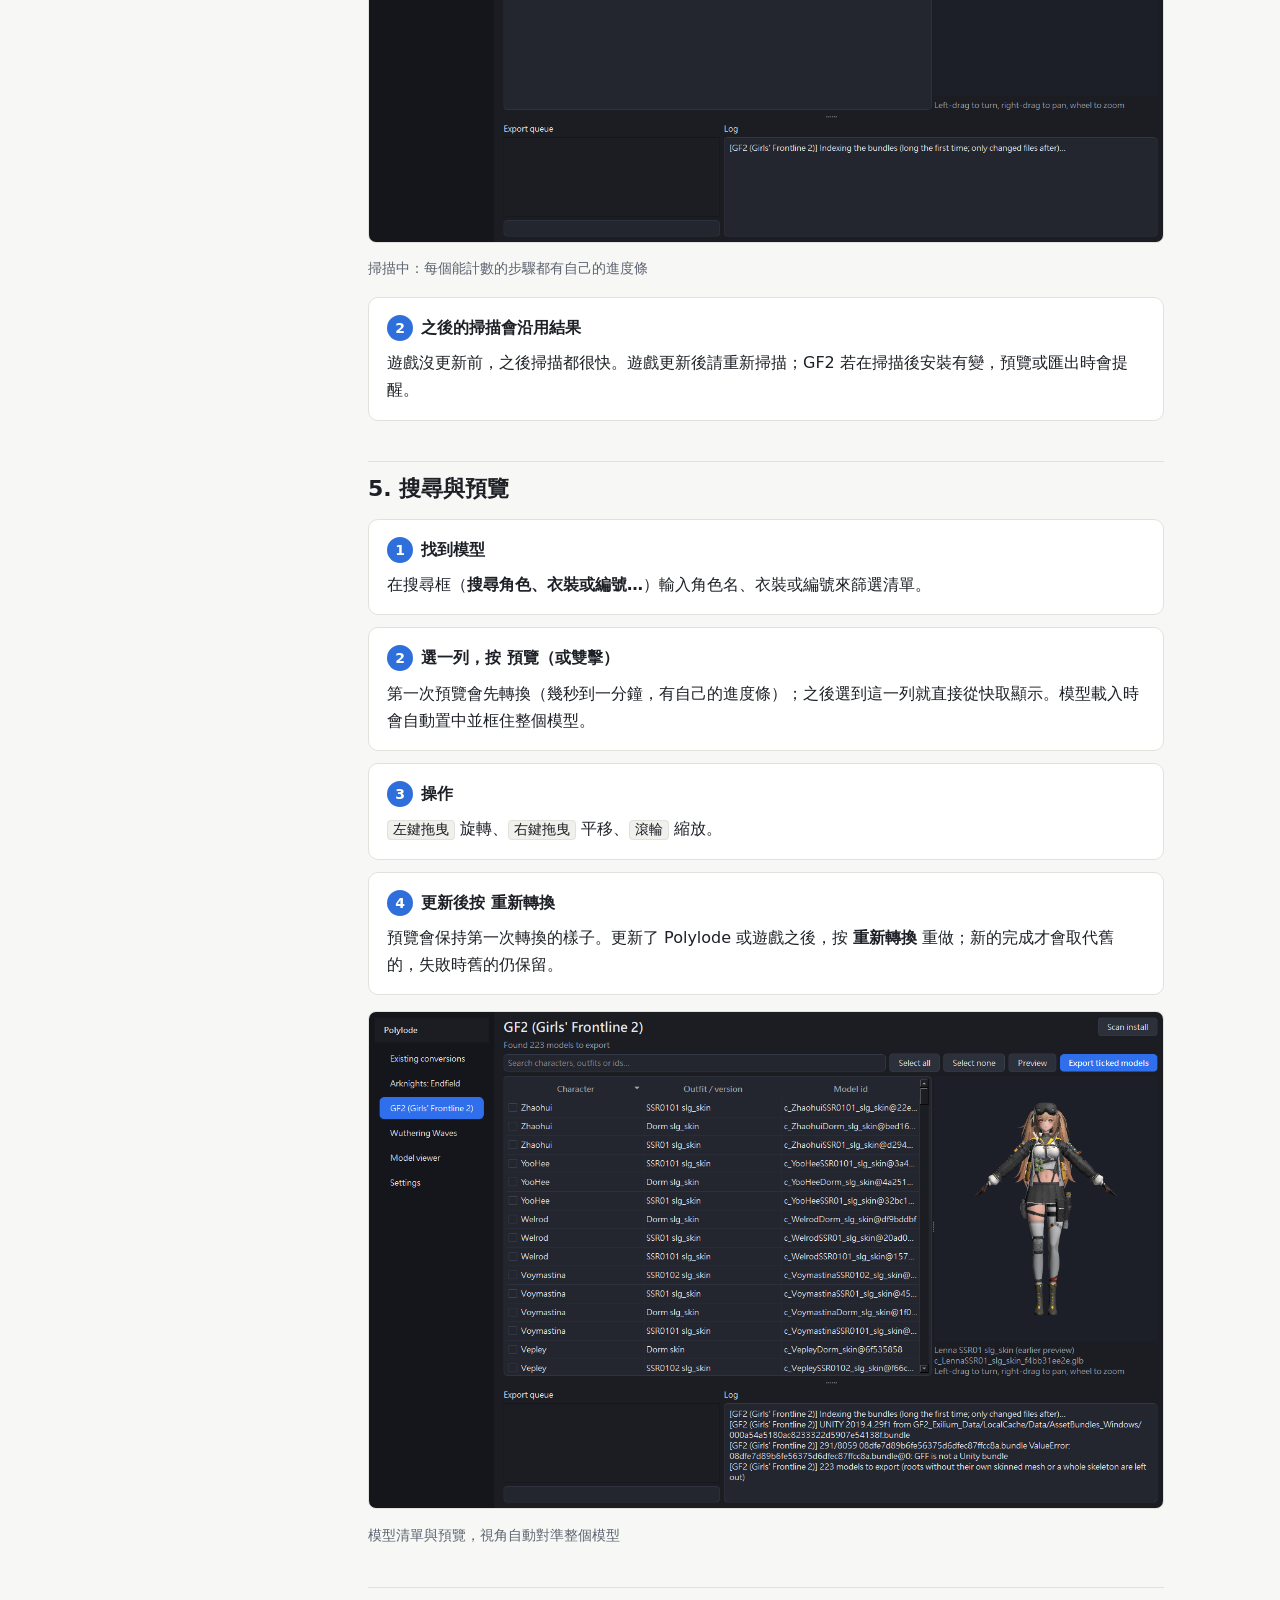
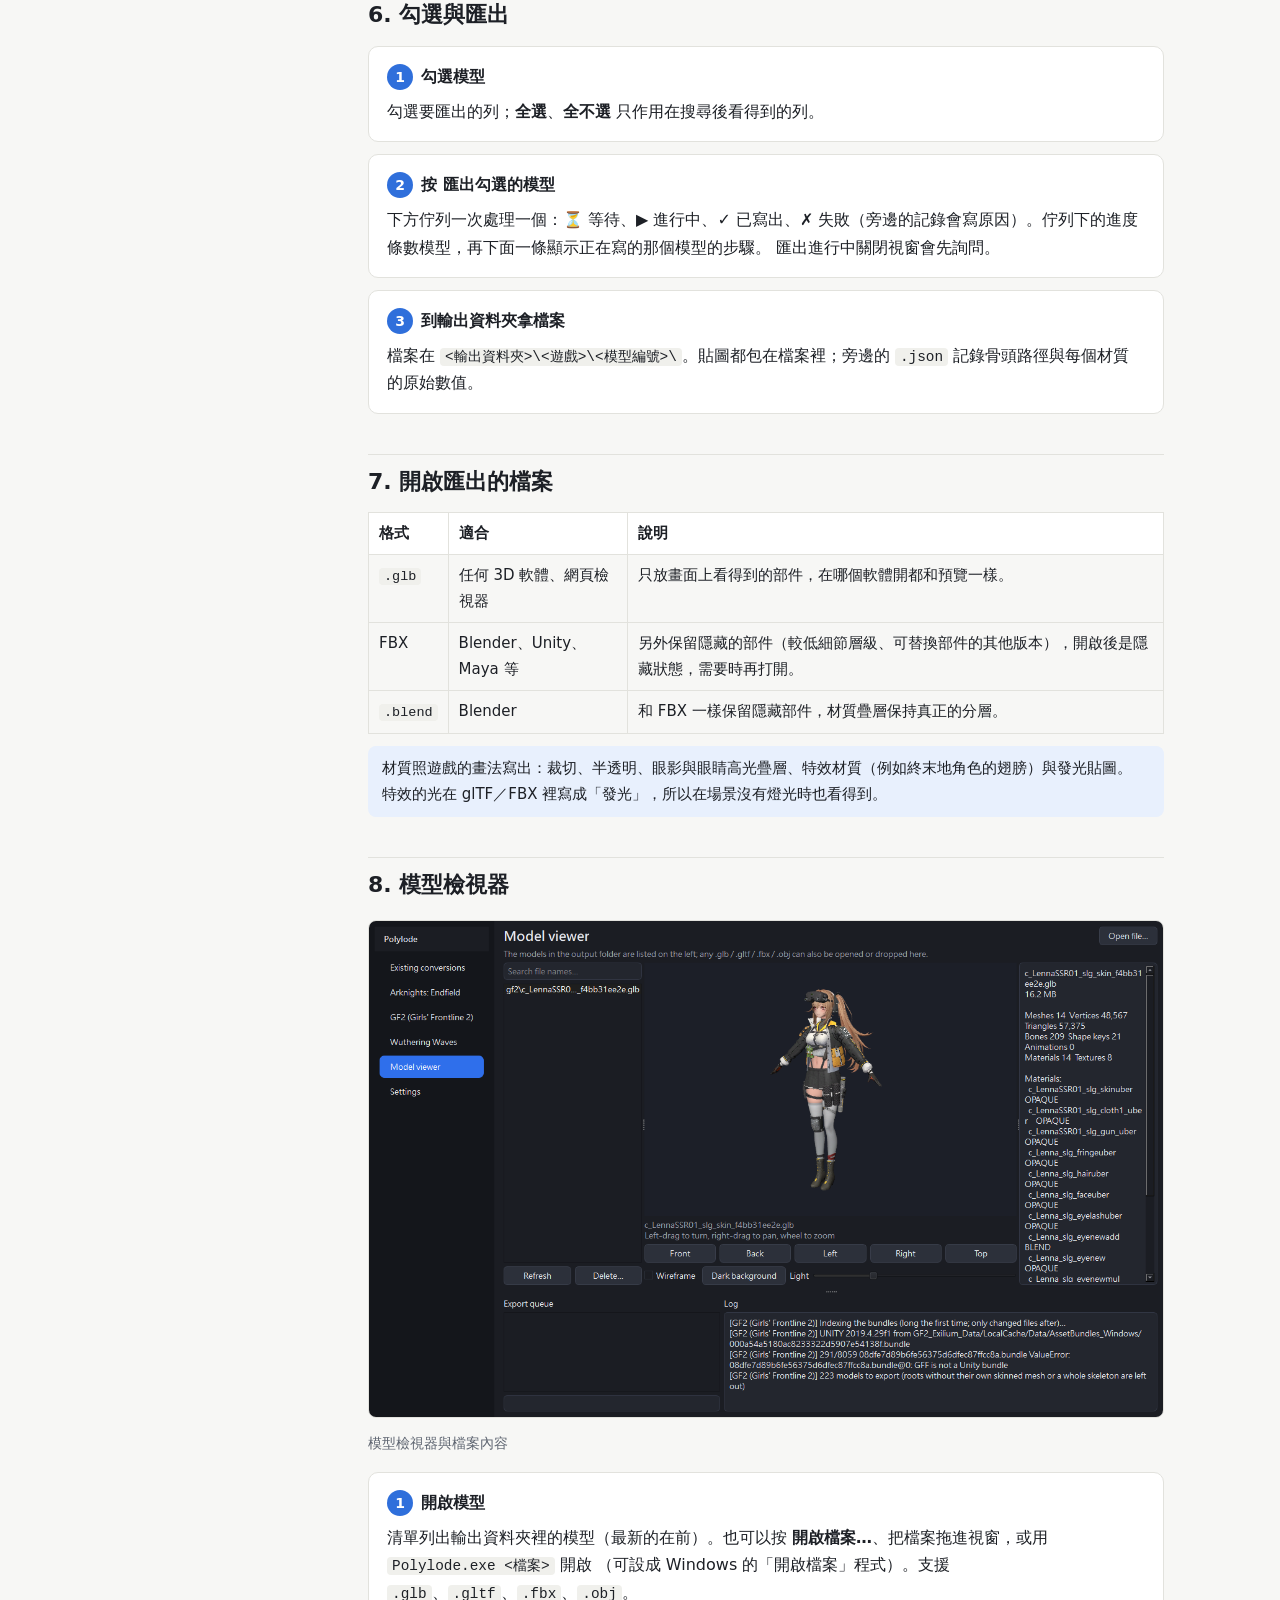
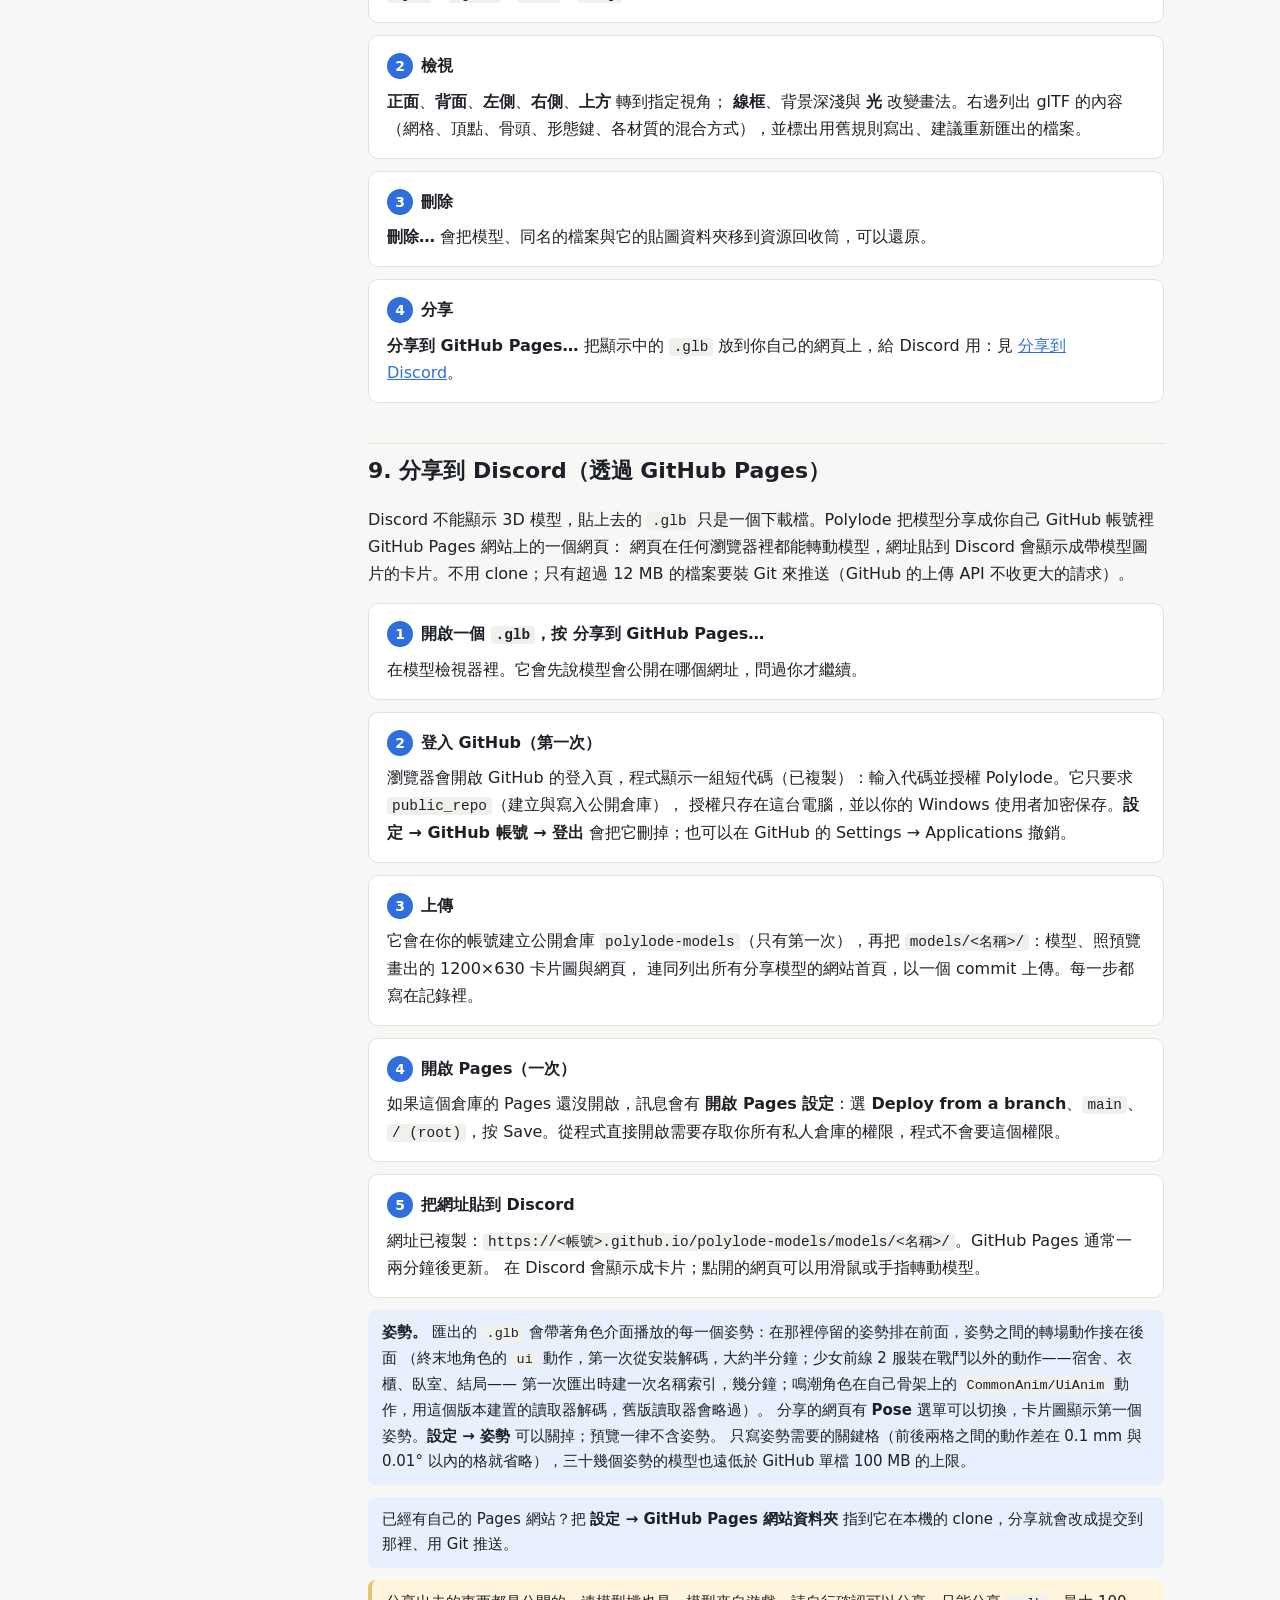
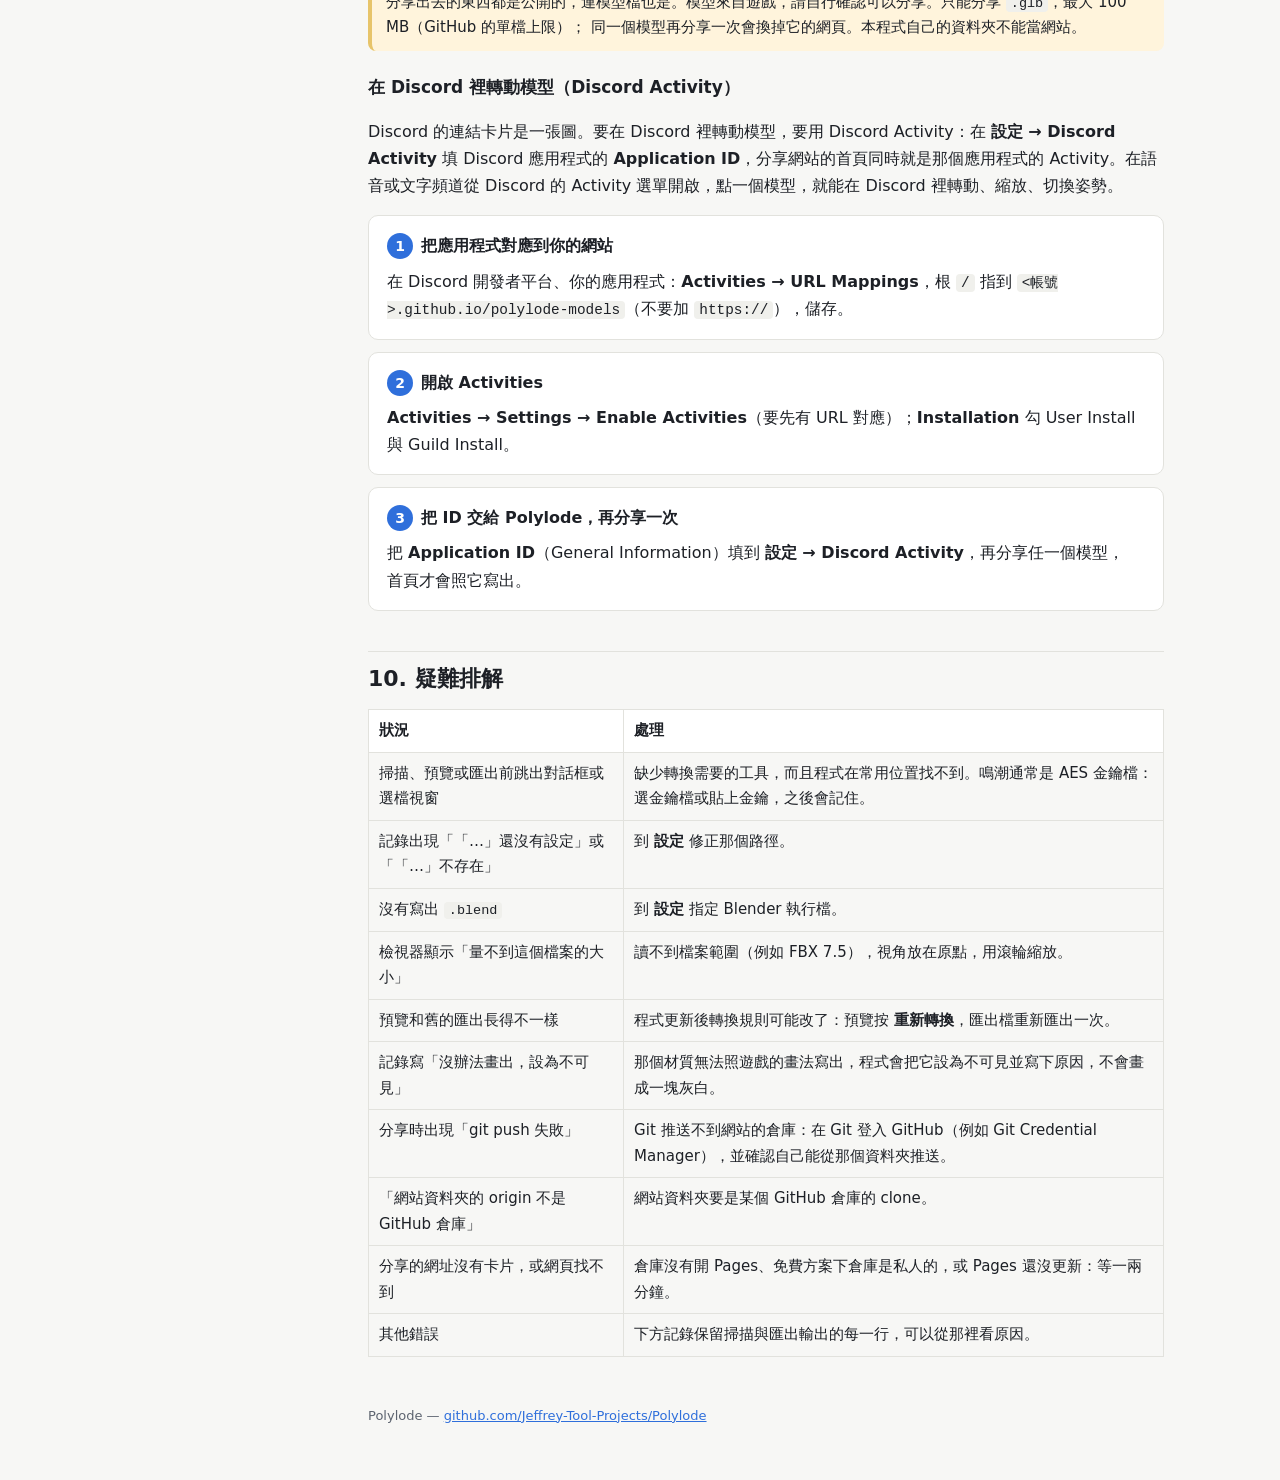
==== commit 4864b18a: "Hold an expression over the pose on the shared pages, let the Discord Activity set the light, bring " ====
--- a/docs/zh-TW/index.html
+++ b/docs/zh-TW/index.html
@@ -14,7 +14,7 @@
     <nav>
       <a href="../">English</a>
       <a class="current" href="./">繁體中文</a>
-      <a href="https://github.com/JE-Chen/Polylode">GitHub</a>
+      <a href="https://github.com/Jeffrey-Tool-Projects/Polylode">GitHub</a>
     </nav>
   </div>
 </header>
@@ -42,7 +42,7 @@
 
 <h2 id="download">1. 下載與啟動</h2>
 <div class="step"><span class="n">1</span><strong class="title">下載</strong>
-  <p>到 <a href="https://github.com/JE-Chen/Polylode/releases">Releases</a> 下載最新的 <code>Polylode-&lt;版本&gt;-windows-x64.zip</code>。</p></div>
+  <p>到 <a href="https://github.com/Jeffrey-Tool-Projects/Polylode/releases">Releases</a> 下載最新的 <code>Polylode-&lt;版本&gt;-windows-x64.zip</code>。</p></div>
 <div class="step"><span class="n">2</span><strong class="title">解壓縮</strong>
   <p>解壓到任何資料夾都可以，例如 <code>D:\Tools\Polylode</code>。不需要安裝，裡面已經附上需要的工具：AnimeStudio（終末地用）、鳴潮讀取器、.NET 10 執行環境，
   以及給沒有顯示卡驅動的電腦用的軟體 OpenGL。</p></div>
@@ -183,7 +183,7 @@
   <tr><td>其他錯誤</td><td>下方記錄保留掃描與匯出輸出的每一行，可以從那裡看原因。</td></tr>
 </table>
 
-<footer>Polylode — <a href="https://github.com/JE-Chen/Polylode">github.com/JE-Chen/Polylode</a></footer>
+<footer>Polylode — <a href="https://github.com/Jeffrey-Tool-Projects/Polylode">github.com/Jeffrey-Tool-Projects/Polylode</a></footer>
 </main>
 </div>
 </body>
